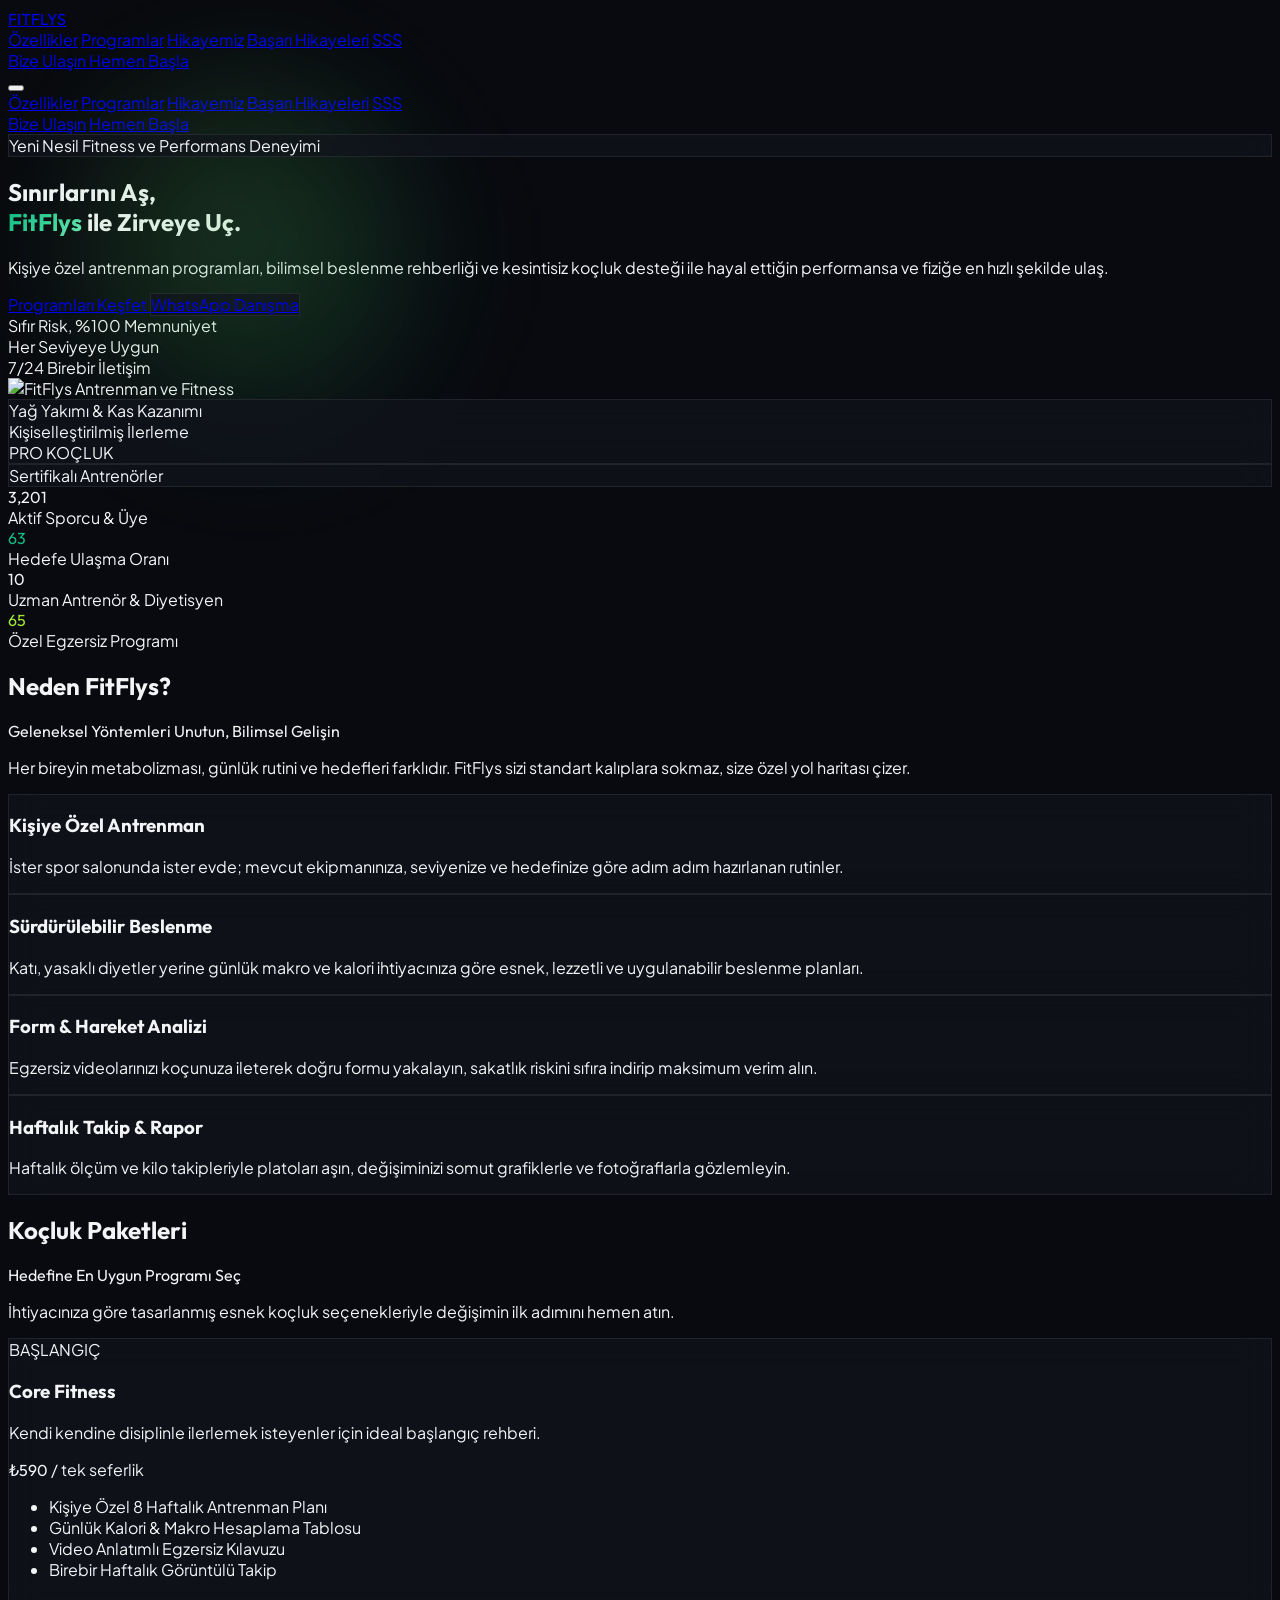
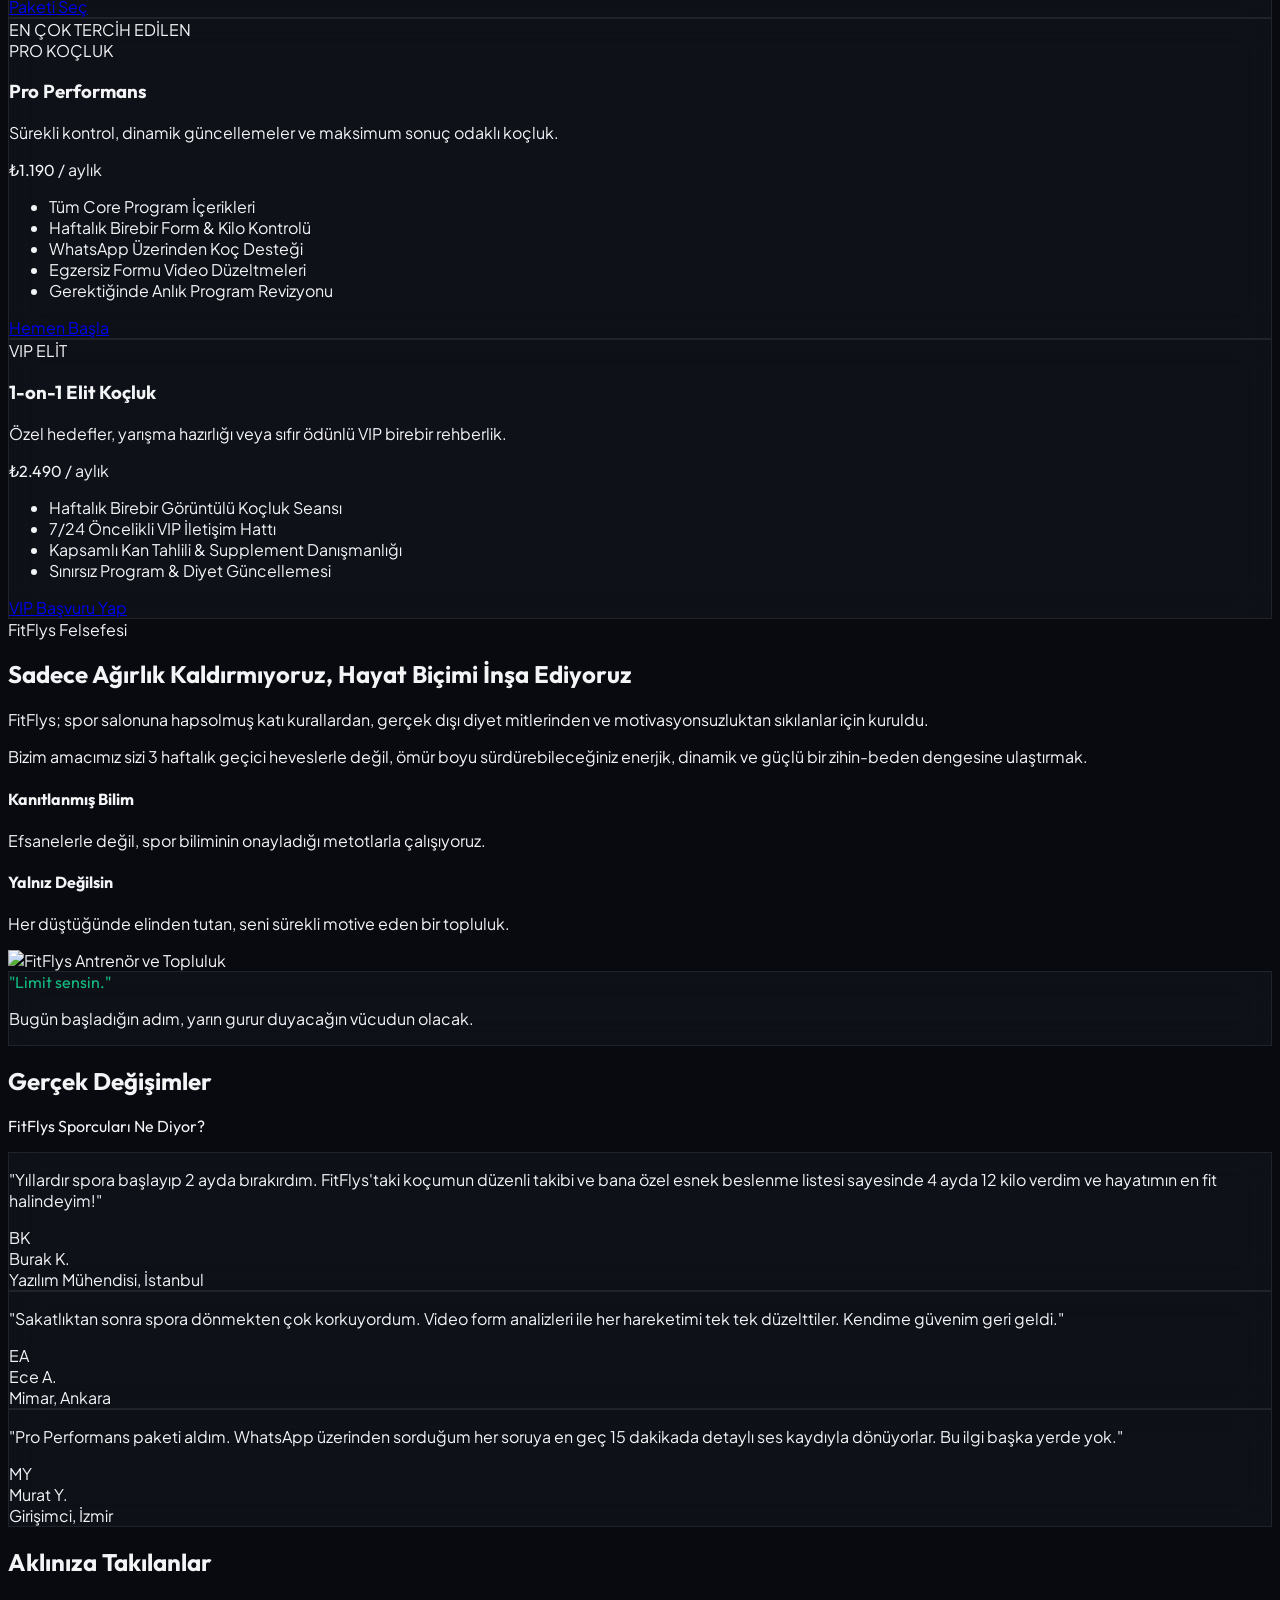
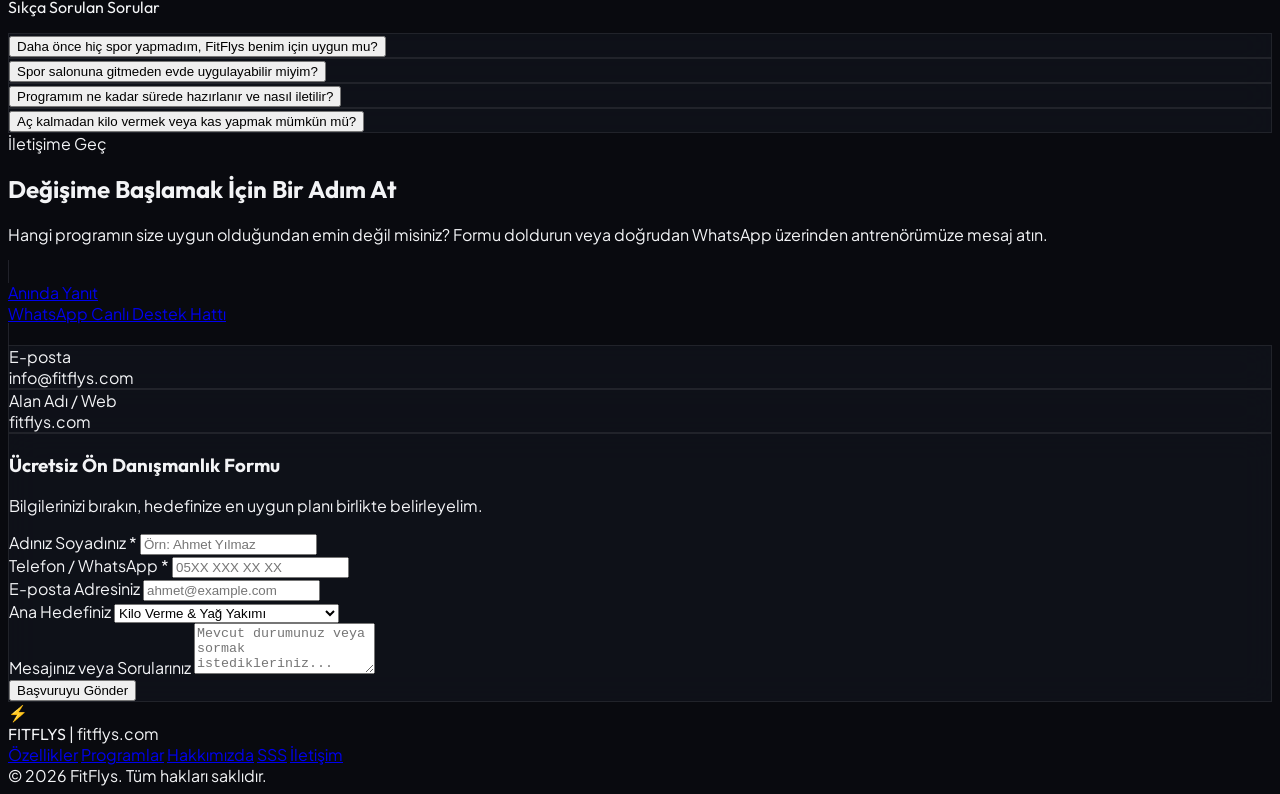
==== home.html @ 00fdcb52 "Add files via upload" ====
<!DOCTYPE html>
<html lang="tr" class="scroll-smooth">
<head>
  <meta charset="UTF-8">
  <meta name="viewport" content="width=device-width, initial-scale=1.0">
  <title>FITFLYS | Sınırlarını Aş, Potansiyelini Keşfet</title>
  <meta name="description" content="FitFlys ile kişiselleştirilmiş antrenman, bilimsel beslenme koçluğu ve üst düzey motivasyonla hayalindeki forma kavuş.">
  
  <!-- Favicon -->
  <link rel="icon" href="data:image/svg+xml,<svg xmlns=%22http://www.w3.org/2000/svg%22 viewBox=%220 0 100 100%22><text y=%22.9em%22 font-size=%2290%22>⚡</text></svg>">

  <!-- Tailwind CSS CDN -->
  <script src="https://cdn.tailwindcss.com"></script>
  <script>
    tailwind.config = {
      theme: {
        extend: {
          colors: {
            brand: {
              dark: '#090a0f',
              card: '#12141d',
              border: '#27272a',
              emerald: '#10b981',
              lime: '#a3e635',
            }
          }
        }
      }
    }
  </script>

  <!-- Lucide Icons -->
  <script src="https://unpkg.com/lucide@latest"></script>

  <!-- Custom Styles -->
  <link rel="stylesheet" href="style.css">
</head>
<body class="bg-[#090a0f] text-zinc-100 selection:bg-emerald-500 selection:text-black">

  <!-- Background Orbs for Ambient Glow -->
  <div class="glow-orb-emerald top-10 left-1/4 -translate-x-1/2"></div>
  <div class="glow-orb-lime top-96 right-10"></div>

  <!-- NAVIGATION -->
  <header id="navbar" class="fixed top-0 left-0 right-0 z-50 transition-all duration-300 py-6">
    <div class="max-w-7xl mx-auto px-6 flex items-center justify-between">
      <!-- Brand Logo -->
      <a href="#" class="flex items-center gap-2.5 group">
        <div class="w-10 h-10 rounded-xl bg-gradient-to-tr from-emerald-500 to-lime-400 flex items-center justify-center shadow-lg shadow-emerald-500/20 group-hover:scale-105 transition-transform">
          <i data-lucide="zap" class="w-6 h-6 text-black fill-current"></i>
        </div>
        <div class="flex flex-col">
          <span class="text-2xl font-black tracking-wider uppercase font-heading text-white">FIT<span class="text-emerald-400">FLYS</span></span>
        </div>
      </a>

      <!-- Desktop Nav Links -->
      <nav class="hidden md:flex items-center gap-8 text-sm font-medium text-zinc-300">
        <a href="#ozellikler" class="hover:text-emerald-400 transition-colors">Özellikler</a>
        <a href="#programlar" class="hover:text-emerald-400 transition-colors">Programlar</a>
        <a href="#hakkimizda" class="hover:text-emerald-400 transition-colors">Hikayemiz</a>
        <a href="#yorumlar" class="hover:text-emerald-400 transition-colors">Başarı Hikayeleri</a>
        <a href="#sss" class="hover:text-emerald-400 transition-colors">SSS</a>
      </nav>

      <!-- Header CTA Buttons -->
      <div class="hidden md:flex items-center gap-4">
        <a href="#iletisim" class="px-5 py-2.5 rounded-full text-sm font-semibold bg-white/10 hover:bg-white/15 border border-white/10 transition-colors">
          Bize Ulaşın
        </a>
        <a href="#programlar" class="btn-glow px-6 py-2.5 rounded-full text-sm font-bold bg-gradient-to-r from-emerald-400 to-lime-400 text-black shadow-lg shadow-emerald-500/20">
          Hemen Başla
        </a>
      </div>

      <!-- Mobile Menu Button -->
      <button id="mobile-menu-btn" class="md:hidden p-2 rounded-lg bg-zinc-900 border border-zinc-800 text-zinc-300 focus:outline-none">
        <i data-lucide="menu" class="w-6 h-6"></i>
      </button>
    </div>

    <!-- Mobile Dropdown Menu -->
    <div id="mobile-menu" class="hidden md:hidden px-6 pt-4 pb-6 bg-[#0c0e14]/95 backdrop-blur-xl border-b border-zinc-800">
      <div class="flex flex-col gap-4 text-base font-medium">
        <a href="#ozellikler" class="mobile-menu-link text-zinc-300 hover:text-emerald-400 py-1">Özellikler</a>
        <a href="#programlar" class="mobile-menu-link text-zinc-300 hover:text-emerald-400 py-1">Programlar</a>
        <a href="#hakkimizda" class="mobile-menu-link text-zinc-300 hover:text-emerald-400 py-1">Hikayemiz</a>
        <a href="#yorumlar" class="mobile-menu-link text-zinc-300 hover:text-emerald-400 py-1">Başarı Hikayeleri</a>
        <a href="#sss" class="mobile-menu-link text-zinc-300 hover:text-emerald-400 py-1">SSS</a>
        <div class="pt-2 flex flex-col gap-2">
          <a href="#iletisim" class="mobile-menu-link text-center py-2.5 rounded-xl text-sm font-semibold bg-white/10">Bize Ulaşın</a>
          <a href="#programlar" class="mobile-menu-link text-center py-2.5 rounded-xl text-sm font-bold bg-emerald-400 text-black">Hemen Başla</a>
        </div>
      </div>
    </div>
  </header>

  <!-- HERO SECTION -->
  <section class="relative pt-36 pb-20 md:pt-44 md:pb-28 overflow-hidden">
    <div class="max-w-7xl mx-auto px-6">
      <div class="grid lg:grid-cols-12 gap-12 items-center">
        
        <!-- Hero Text -->
        <div class="lg:col-span-7 text-center lg:text-left space-y-8 z-10">
          <div class="inline-flex items-center gap-2 px-4 py-2 rounded-full glass-panel text-emerald-400 text-xs md:text-sm font-semibold uppercase tracking-wider">
            <span class="w-2 h-2 rounded-full bg-emerald-400 animate-ping"></span>
            Yeni Nesil Fitness ve Performans Deneyimi
          </div>

          <h1 class="text-4xl sm:text-5xl md:text-6xl xl:text-7xl font-black leading-[1.08] tracking-tight">
            Sınırlarını Aş, <br>
            <span class="gradient-text-emerald">FitFlys</span> ile Zirveye Uç.
          </h1>

          <p class="text-lg md:text-xl text-zinc-400 max-w-2xl mx-auto lg:mx-0 font-normal leading-relaxed">
            Kişiye özel antrenman programları, bilimsel beslenme rehberliği ve kesintisiz koçluk desteği ile hayal ettiğin performansa ve fiziğe en hızlı şekilde ulaş.
          </p>

          <div class="flex flex-col sm:flex-row items-center justify-center lg:justify-start gap-4 pt-2">
            <a href="#programlar" class="btn-glow w-full sm:w-auto px-8 py-4 rounded-full text-base font-bold bg-gradient-to-r from-emerald-400 to-lime-400 text-black flex items-center justify-center gap-2 shadow-xl shadow-emerald-500/20">
              <span>Programları Keşfet</span>
              <i data-lucide="arrow-right" class="w-5 h-5"></i>
            </a>
            <a href="https://wa.me/?text=Merhaba,%20FitFlys%20programları%20hakkında%20bilgi%20almak%20istiyorum." target="_blank" rel="noopener" class="w-full sm:w-auto px-8 py-4 rounded-full text-base font-semibold glass-panel hover:bg-white/10 transition-all flex items-center justify-center gap-2.5 text-zinc-200">
              <i data-lucide="message-circle" class="w-5 h-5 text-emerald-400"></i>
              <span>WhatsApp Danışma</span>
            </a>
          </div>

          <!-- Social Proof Quick Badges -->
          <div class="pt-6 flex flex-wrap items-center justify-center lg:justify-start gap-6 text-xs text-zinc-400">
            <div class="flex items-center gap-2">
              <i data-lucide="check-circle-2" class="w-4 h-4 text-emerald-400"></i>
              <span>Sıfır Risk, %100 Memnuniyet</span>
            </div>
            <div class="flex items-center gap-2">
              <i data-lucide="check-circle-2" class="w-4 h-4 text-emerald-400"></i>
              <span>Her Seviyeye Uygun</span>
            </div>
            <div class="flex items-center gap-2">
              <i data-lucide="check-circle-2" class="w-4 h-4 text-emerald-400"></i>
              <span>7/24 Birebir İletişim</span>
            </div>
          </div>
        </div>

        <!-- Hero Visual / Cards -->
        <div class="lg:col-span-5 relative">
          <div class="relative mx-auto max-w-md lg:max-w-none">
            <!-- Hero Image with Glow -->
            <div class="relative rounded-3xl overflow-hidden border border-white/10 shadow-2xl group">
              <img 
                src="https://images.unsplash.com/photo-1517838277536-f5f99be501cd?auto=format&fit=crop&w=1000&q=80" 
                alt="FitFlys Antrenman ve Fitness" 
                class="w-full h-[480px] object-cover object-center group-hover:scale-105 transition-transform duration-700"
              />
              <div class="absolute inset-0 bg-gradient-to-t from-[#090a0f] via-transparent to-transparent"></div>
              
              <!-- Floating Highlight Badge 1 -->
              <div class="absolute bottom-6 left-6 right-6 glass-panel p-4 rounded-2xl border border-white/15 flex items-center justify-between shadow-xl">
                <div class="flex items-center gap-3">
                  <div class="w-12 h-12 rounded-xl bg-emerald-500/20 text-emerald-400 flex items-center justify-center">
                    <i data-lucide="flame" class="w-6 h-6"></i>
                  </div>
                  <div>
                    <div class="text-sm font-bold text-white">Yağ Yakımı & Kas Kazanımı</div>
                    <div class="text-xs text-zinc-400">Kişiselleştirilmiş İlerleme</div>
                  </div>
                </div>
                <div class="text-right">
                  <span class="text-xs font-bold text-emerald-400 px-2 py-1 rounded bg-emerald-500/10">PRO KOÇLUK</span>
                </div>
              </div>
            </div>

            <!-- Floating Mini Badge -->
            <div class="absolute -top-6 -right-4 glass-panel px-4 py-3 rounded-2xl shadow-xl border border-emerald-500/30 flex items-center gap-2.5 hidden sm:flex">
              <i data-lucide="award" class="w-5 h-5 text-lime-400"></i>
              <span class="text-xs font-bold text-zinc-100">Sertifikalı Antrenörler</span>
            </div>
          </div>
        </div>

      </div>
    </div>
  </section>

  <!-- LIVE STATS STRIP -->
  <section id="stats-section" class="py-12 border-y border-white/5 bg-[#0e1017]">
    <div class="max-w-7xl mx-auto px-6">
      <div class="grid grid-cols-2 md:grid-cols-4 gap-8 text-center">
        <div class="space-y-1">
          <div class="text-3xl md:text-5xl font-extrabold font-heading text-white">
            <span class="counter-val" data-target="5000" data-suffix="+">0</span>
          </div>
          <div class="text-xs md:text-sm text-zinc-400 uppercase tracking-wider font-medium">Aktif Sporcu & Üye</div>
        </div>
        <div class="space-y-1">
          <div class="text-3xl md:text-5xl font-extrabold font-heading gradient-text-emerald">
            <span class="counter-val" data-target="98" data-suffix="%">0</span>
          </div>
          <div class="text-xs md:text-sm text-zinc-400 uppercase tracking-wider font-medium">Hedefe Ulaşma Oranı</div>
        </div>
        <div class="space-y-1">
          <div class="text-3xl md:text-5xl font-extrabold font-heading text-white">
            <span class="counter-val" data-target="15" data-suffix="+">0</span>
          </div>
          <div class="text-xs md:text-sm text-zinc-400 uppercase tracking-wider font-medium">Uzman Antrenör & Diyetisyen</div>
        </div>
        <div class="space-y-1">
          <div class="text-3xl md:text-5xl font-extrabold font-heading gradient-text-lime">
            <span class="counter-val" data-target="100" data-suffix="+">0</span>
          </div>
          <div class="text-xs md:text-sm text-zinc-400 uppercase tracking-wider font-medium">Özel Egzersiz Programı</div>
        </div>
      </div>
    </div>
  </section>

  <!-- FEATURES / ÖZELLİKLER -->
  <section id="ozellikler" class="py-24 relative">
    <div class="max-w-7xl mx-auto px-6">
      
      <div class="text-center max-w-3xl mx-auto space-y-4 mb-16">
        <h2 class="text-xs md:text-sm font-bold tracking-widest text-emerald-400 uppercase">Neden FitFlys?</h2>
        <p class="text-3xl md:text-5xl font-extrabold tracking-tight font-heading">
          Geleneksel Yöntemleri Unutun, Bilimsel Gelişin
        </p>
        <p class="text-zinc-400 text-base md:text-lg">
          Her bireyin metabolizması, günlük rutini ve hedefleri farklıdır. FitFlys sizi standart kalıplara sokmaz, size özel yol haritası çizer.
        </p>
      </div>

      <div class="grid md:grid-cols-2 lg:grid-cols-4 gap-6">
        
        <!-- Feature 1 -->
        <div class="glass-panel glass-panel-hover p-8 rounded-3xl space-y-4">
          <div class="w-14 h-14 rounded-2xl bg-emerald-500/10 text-emerald-400 flex items-center justify-center mb-6">
            <i data-lucide="dumbbell" class="w-7 h-7"></i>
          </div>
          <h3 class="text-xl font-bold text-white">Kişiye Özel Antrenman</h3>
          <p class="text-zinc-400 text-sm leading-relaxed">
            İster spor salonunda ister evde; mevcut ekipmanınıza, seviyenize ve hedefinize göre adım adım hazırlanan rutinler.
          </p>
        </div>

        <!-- Feature 2 -->
        <div class="glass-panel glass-panel-hover p-8 rounded-3xl space-y-4">
          <div class="w-14 h-14 rounded-2xl bg-lime-500/10 text-lime-400 flex items-center justify-center mb-6">
            <i data-lucide="apple" class="w-7 h-7"></i>
          </div>
          <h3 class="text-xl font-bold text-white">Sürdürülebilir Beslenme</h3>
          <p class="text-zinc-400 text-sm leading-relaxed">
            Katı, yasaklı diyetler yerine günlük makro ve kalori ihtiyacınıza göre esnek, lezzetli ve uygulanabilir beslenme planları.
          </p>
        </div>

        <!-- Feature 3 -->
        <div class="glass-panel glass-panel-hover p-8 rounded-3xl space-y-4">
          <div class="w-14 h-14 rounded-2xl bg-emerald-500/10 text-emerald-400 flex items-center justify-center mb-6">
            <i data-lucide="heart-pulse" class="w-7 h-7"></i>
          </div>
          <h3 class="text-xl font-bold text-white">Form & Hareket Analizi</h3>
          <p class="text-zinc-400 text-sm leading-relaxed">
            Egzersiz videolarınızı koçunuza ileterek doğru formu yakalayın, sakatlık riskini sıfıra indirip maksimum verim alın.
          </p>
        </div>

        <!-- Feature 4 -->
        <div class="glass-panel glass-panel-hover p-8 rounded-3xl space-y-4">
          <div class="w-14 h-14 rounded-2xl bg-lime-500/10 text-lime-400 flex items-center justify-center mb-6">
            <i data-lucide="line-chart" class="w-7 h-7"></i>
          </div>
          <h3 class="text-xl font-bold text-white">Haftalık Takip & Rapor</h3>
          <p class="text-zinc-400 text-sm leading-relaxed">
            Haftalık ölçüm ve kilo takipleriyle platoları aşın, değişiminizi somut grafiklerle ve fotoğraflarla gözlemleyin.
          </p>
        </div>

      </div>
    </div>
  </section>

  <!-- PROGRAMLAR & FİYATLANDIRMA -->
  <section id="programlar" class="py-24 bg-[#0a0c13] relative">
    <div class="max-w-7xl mx-auto px-6">
      
      <div class="text-center max-w-3xl mx-auto space-y-4 mb-16">
        <h2 class="text-xs md:text-sm font-bold tracking-widest text-emerald-400 uppercase">Koçluk Paketleri</h2>
        <p class="text-3xl md:text-5xl font-extrabold tracking-tight font-heading">
          Hedefine En Uygun Programı Seç
        </p>
        <p class="text-zinc-400 text-base md:text-lg">
          İhtiyacınıza göre tasarlanmış esnek koçluk seçenekleriyle değişimin ilk adımını hemen atın.
        </p>
      </div>

      <div class="grid lg:grid-cols-3 gap-8 items-stretch">
        
        <!-- Tier 1: Başlangıç Core -->
        <div class="glass-panel p-8 rounded-3xl flex flex-col justify-between border border-white/5 relative">
          <div class="space-y-6">
            <div>
              <span class="text-xs font-semibold px-3 py-1 rounded-full bg-zinc-800 text-zinc-300">BAŞLANGIÇ</span>
              <h3 class="text-2xl font-bold text-white mt-3">Core Fitness</h3>
              <p class="text-zinc-400 text-sm mt-1">Kendi kendine disiplinle ilerlemek isteyenler için ideal başlangıç rehberi.</p>
            </div>

            <div class="py-4 border-y border-white/5">
              <div class="flex items-baseline gap-1">
                <span class="text-4xl font-black text-white font-heading">₺590</span>
                <span class="text-zinc-400 text-sm">/ tek seferlik</span>
              </div>
            </div>

            <ul class="space-y-3.5 text-sm text-zinc-300">
              <li class="flex items-center gap-3">
                <i data-lucide="check" class="w-5 h-5 text-emerald-400 shrink-0"></i>
                <span>Kişiye Özel 8 Haftalık Antrenman Planı</span>
              </li>
              <li class="flex items-center gap-3">
                <i data-lucide="check" class="w-5 h-5 text-emerald-400 shrink-0"></i>
                <span>Günlük Kalori & Makro Hesaplama Tablosu</span>
              </li>
              <li class="flex items-center gap-3">
                <i data-lucide="check" class="w-5 h-5 text-emerald-400 shrink-0"></i>
                <span>Video Anlatımlı Egzersiz Kılavuzu</span>
              </li>
              <li class="flex items-center gap-3 text-zinc-500">
                <i data-lucide="x" class="w-5 h-5 shrink-0"></i>
                <span>Birebir Haftalık Görüntülü Takip</span>
              </li>
            </ul>
          </div>

          <div class="pt-8">
            <a href="#iletisim" class="w-full block text-center py-3.5 rounded-2xl text-sm font-bold bg-white/10 hover:bg-white/15 transition-all text-white border border-white/10">
              Paketi Seç
            </a>
          </div>
        </div>

        <!-- Tier 2: Pro Performans (Highlighted) -->
        <div class="glass-panel p-8 rounded-3xl flex flex-col justify-between border-2 border-emerald-500/60 relative bg-gradient-to-b from-emerald-950/20 to-[#12141d] shadow-2xl shadow-emerald-500/10 scale-105">
          <div class="absolute -top-3.5 left-1/2 -translate-x-1/2 px-4 py-1 rounded-full bg-gradient-to-r from-emerald-400 to-lime-400 text-black text-xs font-black tracking-wider uppercase shadow-md">
            EN ÇOK TERCİH EDİLEN
          </div>

          <div class="space-y-6">
            <div>
              <span class="text-xs font-semibold px-3 py-1 rounded-full bg-emerald-500/20 text-emerald-400">PRO KOÇLUK</span>
              <h3 class="text-2xl font-bold text-white mt-3">Pro Performans</h3>
              <p class="text-zinc-400 text-sm mt-1">Sürekli kontrol, dinamik güncellemeler ve maksimum sonuç odaklı koçluk.</p>
            </div>

            <div class="py-4 border-y border-white/10">
              <div class="flex items-baseline gap-1">
                <span class="text-4xl font-black text-white font-heading">₺1.190</span>
                <span class="text-zinc-400 text-sm">/ aylık</span>
              </div>
            </div>

            <ul class="space-y-3.5 text-sm text-zinc-300">
              <li class="flex items-center gap-3">
                <i data-lucide="check" class="w-5 h-5 text-emerald-400 shrink-0"></i>
                <span>Tüm Core Program İçerikleri</span>
              </li>
              <li class="flex items-center gap-3">
                <i data-lucide="check" class="w-5 h-5 text-emerald-400 shrink-0"></i>
                <span>Haftalık Birebir Form & Kilo Kontrolü</span>
              </li>
              <li class="flex items-center gap-3">
                <i data-lucide="check" class="w-5 h-5 text-emerald-400 shrink-0"></i>
                <span>WhatsApp Üzerinden Koç Desteği</span>
              </li>
              <li class="flex items-center gap-3">
                <i data-lucide="check" class="w-5 h-5 text-emerald-400 shrink-0"></i>
                <span>Egzersiz Formu Video Düzeltmeleri</span>
              </li>
              <li class="flex items-center gap-3">
                <i data-lucide="check" class="w-5 h-5 text-emerald-400 shrink-0"></i>
                <span>Gerektiğinde Anlık Program Revizyonu</span>
              </li>
            </ul>
          </div>

          <div class="pt-8">
            <a href="#iletisim" class="btn-glow w-full block text-center py-3.5 rounded-2xl text-sm font-bold bg-gradient-to-r from-emerald-400 to-lime-400 text-black shadow-lg shadow-emerald-500/20">
              Hemen Başla
            </a>
          </div>
        </div>

        <!-- Tier 3: VIP Elit -->
        <div class="glass-panel p-8 rounded-3xl flex flex-col justify-between border border-white/5 relative">
          <div class="space-y-6">
            <div>
              <span class="text-xs font-semibold px-3 py-1 rounded-full bg-zinc-800 text-zinc-300">VIP ELİT</span>
              <h3 class="text-2xl font-bold text-white mt-3">1-on-1 Elit Koçluk</h3>
              <p class="text-zinc-400 text-sm mt-1">Özel hedefler, yarışma hazırlığı veya sıfır ödünlü VIP birebir rehberlik.</p>
            </div>

            <div class="py-4 border-y border-white/5">
              <div class="flex items-baseline gap-1">
                <span class="text-4xl font-black text-white font-heading">₺2.490</span>
                <span class="text-zinc-400 text-sm">/ aylık</span>
              </div>
            </div>

            <ul class="space-y-3.5 text-sm text-zinc-300">
              <li class="flex items-center gap-3">
                <i data-lucide="check" class="w-5 h-5 text-emerald-400 shrink-0"></i>
                <span>Haftalık Birebir Görüntülü Koçluk Seansı</span>
              </li>
              <li class="flex items-center gap-3">
                <i data-lucide="check" class="w-5 h-5 text-emerald-400 shrink-0"></i>
                <span>7/24 Öncelikli VIP İletişim Hattı</span>
              </li>
              <li class="flex items-center gap-3">
                <i data-lucide="check" class="w-5 h-5 text-emerald-400 shrink-0"></i>
                <span>Kapsamlı Kan Tahlili & Supplement Danışmanlığı</span>
              </li>
              <li class="flex items-center gap-3">
                <i data-lucide="check" class="w-5 h-5 text-emerald-400 shrink-0"></i>
                <span>Sınırsız Program & Diyet Güncellemesi</span>
              </li>
            </ul>
          </div>

          <div class="pt-8">
            <a href="#iletisim" class="w-full block text-center py-3.5 rounded-2xl text-sm font-bold bg-white/10 hover:bg-white/15 transition-all text-white border border-white/10">
              VIP Başvuru Yap
            </a>
          </div>
        </div>

      </div>
    </div>
  </section>

  <!-- ABOUT / HİKAYEMİZ -->
  <section id="hakkimizda" class="py-24 relative overflow-hidden">
    <div class="max-w-7xl mx-auto px-6">
      <div class="grid lg:grid-cols-2 gap-16 items-center">
        
        <div class="space-y-6">
          <div class="inline-flex items-center gap-2 px-3.5 py-1.5 rounded-full bg-emerald-500/10 text-emerald-400 text-xs font-bold uppercase tracking-wider">
            FitFlys Felsefesi
          </div>
          <h2 class="text-3xl md:text-5xl font-extrabold tracking-tight font-heading leading-tight">
            Sadece Ağırlık Kaldırmıyoruz, Hayat Biçimi İnşa Ediyoruz
          </h2>
          <p class="text-zinc-400 leading-relaxed">
            FitFlys; spor salonuna hapsolmuş katı kurallardan, gerçek dışı diyet mitlerinden ve motivasyonsuzluktan sıkılanlar için kuruldu. 
          </p>
          <p class="text-zinc-400 leading-relaxed">
            Bizim amacımız sizi 3 haftalık geçici heveslerle değil, ömür boyu sürdürebileceğiniz enerjik, dinamik ve güçlü bir zihin-beden dengesine ulaştırmak.
          </p>

          <div class="grid sm:grid-cols-2 gap-6 pt-4">
            <div class="flex items-start gap-4">
              <div class="w-10 h-10 rounded-xl bg-emerald-500/20 text-emerald-400 flex items-center justify-center shrink-0">
                <i data-lucide="shield-check" class="w-5 h-5"></i>
              </div>
              <div>
                <h4 class="font-bold text-white text-base">Kanıtlanmış Bilim</h4>
                <p class="text-zinc-400 text-xs mt-1">Efsanelerle değil, spor biliminin onayladığı metotlarla çalışıyoruz.</p>
              </div>
            </div>

            <div class="flex items-start gap-4">
              <div class="w-10 h-10 rounded-xl bg-lime-500/20 text-lime-400 flex items-center justify-center shrink-0">
                <i data-lucide="users" class="w-5 h-5"></i>
              </div>
              <div>
                <h4 class="font-bold text-white text-base">Yalnız Değilsin</h4>
                <p class="text-zinc-400 text-xs mt-1">Her düştüğünde elinden tutan, seni sürekli motive eden bir topluluk.</p>
              </div>
            </div>
          </div>
        </div>

        <div class="relative">
          <div class="rounded-3xl overflow-hidden border border-white/10 shadow-2xl">
            <img 
              src="https://images.unsplash.com/photo-1534438327276-14e5300c3a48?auto=format&fit=crop&w=1000&q=80" 
              alt="FitFlys Antrenör ve Topluluk" 
              class="w-full h-[450px] object-cover"
            />
          </div>
          <div class="absolute -bottom-6 -left-6 glass-panel p-6 rounded-2xl border border-white/15 max-w-xs shadow-2xl hidden sm:block">
            <div class="text-2xl font-black gradient-text-emerald font-heading">"Limit sensin."</div>
            <p class="text-zinc-400 text-xs mt-2">Bugün başladığın adım, yarın gurur duyacağın vücudun olacak.</p>
          </div>
        </div>

      </div>
    </div>
  </section>

  <!-- TESTIMONIALS / BAŞARI HİKAYELERİ -->
  <section id="yorumlar" class="py-24 bg-[#0a0c13] border-t border-white/5">
    <div class="max-w-7xl mx-auto px-6">
      
      <div class="text-center max-w-3xl mx-auto space-y-4 mb-16">
        <h2 class="text-xs md:text-sm font-bold tracking-widest text-emerald-400 uppercase">Gerçek Değişimler</h2>
        <p class="text-3xl md:text-5xl font-extrabold tracking-tight font-heading">
          FitFlys Sporcuları Ne Diyor?
        </p>
      </div>

      <div class="grid md:grid-cols-3 gap-8">
        
        <!-- Review 1 -->
        <div class="glass-panel p-8 rounded-3xl space-y-4 border border-white/5">
          <div class="flex items-center gap-1 text-emerald-400">
            <i data-lucide="star" class="w-4 h-4 fill-current"></i>
            <i data-lucide="star" class="w-4 h-4 fill-current"></i>
            <i data-lucide="star" class="w-4 h-4 fill-current"></i>
            <i data-lucide="star" class="w-4 h-4 fill-current"></i>
            <i data-lucide="star" class="w-4 h-4 fill-current"></i>
          </div>
          <p class="text-zinc-300 text-sm italic leading-relaxed">
            "Yıllardır spora başlayıp 2 ayda bırakırdım. FitFlys'taki koçumun düzenli takibi ve bana özel esnek beslenme listesi sayesinde 4 ayda 12 kilo verdim ve hayatımın en fit halindeyim!"
          </p>
          <div class="flex items-center gap-3 pt-2">
            <div class="w-10 h-10 rounded-full bg-zinc-800 flex items-center justify-center font-bold text-white text-sm">
              BK
            </div>
            <div>
              <div class="font-bold text-white text-sm">Burak K.</div>
              <div class="text-xs text-zinc-500">Yazılım Mühendisi, İstanbul</div>
            </div>
          </div>
        </div>

        <!-- Review 2 -->
        <div class="glass-panel p-8 rounded-3xl space-y-4 border border-white/5">
          <div class="flex items-center gap-1 text-emerald-400">
            <i data-lucide="star" class="w-4 h-4 fill-current"></i>
            <i data-lucide="star" class="w-4 h-4 fill-current"></i>
            <i data-lucide="star" class="w-4 h-4 fill-current"></i>
            <i data-lucide="star" class="w-4 h-4 fill-current"></i>
            <i data-lucide="star" class="w-4 h-4 fill-current"></i>
          </div>
          <p class="text-zinc-300 text-sm italic leading-relaxed">
            "Sakatlıktan sonra spora dönmekten çok korkuyordum. Video form analizleri ile her hareketimi tek tek düzelttiler. Kendime güvenim geri geldi."
          </p>
          <div class="flex items-center gap-3 pt-2">
            <div class="w-10 h-10 rounded-full bg-zinc-800 flex items-center justify-center font-bold text-white text-sm">
              EA
            </div>
            <div>
              <div class="font-bold text-white text-sm">Ece A.</div>
              <div class="text-xs text-zinc-500">Mimar, Ankara</div>
            </div>
          </div>
        </div>

        <!-- Review 3 -->
        <div class="glass-panel p-8 rounded-3xl space-y-4 border border-white/5">
          <div class="flex items-center gap-1 text-emerald-400">
            <i data-lucide="star" class="w-4 h-4 fill-current"></i>
            <i data-lucide="star" class="w-4 h-4 fill-current"></i>
            <i data-lucide="star" class="w-4 h-4 fill-current"></i>
            <i data-lucide="star" class="w-4 h-4 fill-current"></i>
            <i data-lucide="star" class="w-4 h-4 fill-current"></i>
          </div>
          <p class="text-zinc-300 text-sm italic leading-relaxed">
            "Pro Performans paketi aldım. WhatsApp üzerinden sorduğum her soruya en geç 15 dakikada detaylı ses kaydıyla dönüyorlar. Bu ilgi başka yerde yok."
          </p>
          <div class="flex items-center gap-3 pt-2">
            <div class="w-10 h-10 rounded-full bg-zinc-800 flex items-center justify-center font-bold text-white text-sm">
              MY
            </div>
            <div>
              <div class="font-bold text-white text-sm">Murat Y.</div>
              <div class="text-xs text-zinc-500">Girişimci, İzmir</div>
            </div>
          </div>
        </div>

      </div>
    </div>
  </section>

  <!-- FAQ / SIKÇA SORULAN SORULAR -->
  <section id="sss" class="py-24 relative">
    <div class="max-w-4xl mx-auto px-6">
      
      <div class="text-center space-y-4 mb-16">
        <h2 class="text-xs md:text-sm font-bold tracking-widest text-emerald-400 uppercase">Aklınıza Takılanlar</h2>
        <p class="text-3xl md:text-5xl font-extrabold tracking-tight font-heading">
          Sıkça Sorulan Sorular
        </p>
      </div>

      <div class="space-y-4">
        
        <!-- Accordion Item 1 -->
        <div class="glass-panel rounded-2xl border border-white/5 overflow-hidden">
          <button class="accordion-btn w-full p-6 text-left flex items-center justify-between font-bold text-base md:text-lg text-white hover:text-emerald-400 transition-colors">
            <span>Daha önce hiç spor yapmadım, FitFlys benim için uygun mu?</span>
            <i data-lucide="chevron-down" class="accordion-icon w-5 h-5 text-zinc-400 transition-transform duration-300"></i>
          </button>
          <div class="accordion-content px-6 pb-6 text-zinc-400 text-sm leading-relaxed">
            Kesinlikle evet! Üyelerimizin önemli bir kısmı sıfırdan başlayanlardan oluşuyor. Programınız tamamen mevcut fitness seviyenize, vücut yapınıza ve kondisyonunuza göre en temelden başlayarak hazırlanır.
          </div>
        </div>

        <!-- Accordion Item 2 -->
        <div class="glass-panel rounded-2xl border border-white/5 overflow-hidden">
          <button class="accordion-btn w-full p-6 text-left flex items-center justify-between font-bold text-base md:text-lg text-white hover:text-emerald-400 transition-colors">
            <span>Spor salonuna gitmeden evde uygulayabilir miyim?</span>
            <i data-lucide="chevron-down" class="accordion-icon w-5 h-5 text-zinc-400 transition-transform duration-300"></i>
          </button>
          <div class="accordion-content px-6 pb-6 text-zinc-400 text-sm leading-relaxed">
            Evet. Başvuru formunuzda nerede antrenman yapacağınızı (ev / salon) ve varsa mevcut ekipmanlarınızı (dambıl, direnç bandı vb.) soruyoruz. İster sadece kendi vücut ağırlığınızla ister tam donanımlı salonda çalışın; maksimum verim alacak program kurgulanır.
          </div>
        </div>

        <!-- Accordion Item 3 -->
        <div class="glass-panel rounded-2xl border border-white/5 overflow-hidden">
          <button class="accordion-btn w-full p-6 text-left flex items-center justify-between font-bold text-base md:text-lg text-white hover:text-emerald-400 transition-colors">
            <span>Programım ne kadar sürede hazırlanır ve nasıl iletilir?</span>
            <i data-lucide="chevron-down" class="accordion-icon w-5 h-5 text-zinc-400 transition-transform duration-300"></i>
          </button>
          <div class="accordion-content px-6 pb-6 text-zinc-400 text-sm leading-relaxed">
            Kayıt olduktan ve detaylı analiz formunuzu doldurduktan sonra, uzman koçlarımız verilerinizi inceleyerek 24-48 saat içerisinde kişisel planınızı hazırlar ve WhatsApp/E-posta üzerinden size ulaştırır.
          </div>
        </div>

        <!-- Accordion Item 4 -->
        <div class="glass-panel rounded-2xl border border-white/5 overflow-hidden">
          <button class="accordion-btn w-full p-6 text-left flex items-center justify-between font-bold text-base md:text-lg text-white hover:text-emerald-400 transition-colors">
            <span>Aç kalmadan kilo vermek veya kas yapmak mümkün mü?</span>
            <i data-lucide="chevron-down" class="accordion-icon w-5 h-5 text-zinc-400 transition-transform duration-300"></i>
          </button>
          <div class="accordion-content px-6 pb-6 text-zinc-400 text-sm leading-relaxed">
            FitFlys'ta katı, tek tip veya aç bırakan diyetler bulunmaz. Sağlıklı karbonhidrat, yeterli protein ve kaliteli yağ dengesiyle doya doya yiyerek, enerjinizi koruyarak forma girebilirsiniz.
          </div>
        </div>

      </div>
    </div>
  </section>

  <!-- CONTACT & WHATSAPP SECTION -->
  <section id="iletisim" class="py-24 bg-[#0a0c13] relative border-t border-white/5">
    <div class="max-w-7xl mx-auto px-6">
      
      <div class="grid lg:grid-cols-12 gap-12 items-center">
        
        <!-- Left Column: Direct Info -->
        <div class="lg:col-span-5 space-y-8">
          <div>
            <div class="inline-flex items-center gap-2 px-3.5 py-1.5 rounded-full bg-emerald-500/10 text-emerald-400 text-xs font-bold uppercase tracking-wider mb-4">
              İletişime Geç
            </div>
            <h2 class="text-3xl md:text-5xl font-extrabold tracking-tight font-heading leading-tight">
              Değişime Başlamak İçin Bir Adım At
            </h2>
            <p class="text-zinc-400 text-sm md:text-base mt-4 leading-relaxed">
              Hangi programın size uygun olduğundan emin değil misiniz? Formu doldurun veya doğrudan WhatsApp üzerinden antrenörümüze mesaj atın.
            </p>
          </div>

          <div class="space-y-4">
            <a href="https://wa.me/?text=Merhaba,%20FitFlys%20hakkında%20bilgi%20almak%20istiyorum." target="_blank" rel="noopener" class="flex items-center gap-4 p-4 rounded-2xl glass-panel glass-panel-hover border border-white/5">
              <div class="w-12 h-12 rounded-xl bg-emerald-500/20 text-emerald-400 flex items-center justify-center shrink-0">
                <i data-lucide="message-circle" class="w-6 h-6"></i>
              </div>
              <div>
                <div class="text-xs text-zinc-400 font-medium">Anında Yanıt</div>
                <div class="text-white font-bold">WhatsApp Canlı Destek Hattı</div>
              </div>
            </a>

            <div class="flex items-center gap-4 p-4 rounded-2xl glass-panel border border-white/5">
              <div class="w-12 h-12 rounded-xl bg-lime-500/20 text-lime-400 flex items-center justify-center shrink-0">
                <i data-lucide="mail" class="w-6 h-6"></i>
              </div>
              <div>
                <div class="text-xs text-zinc-400 font-medium">E-posta</div>
                <div class="text-white font-bold">info@fitflys.com</div>
              </div>
            </div>

            <div class="flex items-center gap-4 p-4 rounded-2xl glass-panel border border-white/5">
              <div class="w-12 h-12 rounded-xl bg-zinc-800 text-zinc-300 flex items-center justify-center shrink-0">
                <i data-lucide="globe" class="w-6 h-6"></i>
              </div>
              <div>
                <div class="text-xs text-zinc-400 font-medium">Alan Adı / Web</div>
                <div class="text-white font-bold">fitflys.com</div>
              </div>
            </div>
          </div>
        </div>

        <!-- Right Column: Interactive Form -->
        <div class="lg:col-span-7">
          <div class="glass-panel p-8 md:p-10 rounded-3xl border border-white/10 relative">
            <h3 class="text-2xl font-bold text-white mb-2">Ücretsiz Ön Danışmanlık Formu</h3>
            <p class="text-zinc-400 text-sm mb-8">Bilgilerinizi bırakın, hedefinize en uygun planı birlikte belirleyelim.</p>

            <form id="contact-form" class="space-y-5">
              <div class="grid sm:grid-cols-2 gap-5">
                <div>
                  <label class="block text-xs font-semibold text-zinc-300 uppercase tracking-wider mb-2" for="form-name">Adınız Soyadınız *</label>
                  <input type="text" id="form-name" required placeholder="Örn: Ahmet Yılmaz" class="w-full px-4 py-3 rounded-xl bg-zinc-900/80 border border-zinc-700 text-white placeholder-zinc-500 focus:outline-none focus:border-emerald-400 transition-colors text-sm">
                </div>
                <div>
                  <label class="block text-xs font-semibold text-zinc-300 uppercase tracking-wider mb-2" for="form-phone">Telefon / WhatsApp *</label>
                  <input type="tel" id="form-phone" required placeholder="05XX XXX XX XX" class="w-full px-4 py-3 rounded-xl bg-zinc-900/80 border border-zinc-700 text-white placeholder-zinc-500 focus:outline-none focus:border-emerald-400 transition-colors text-sm">
                </div>
              </div>

              <div class="grid sm:grid-cols-2 gap-5">
                <div>
                  <label class="block text-xs font-semibold text-zinc-300 uppercase tracking-wider mb-2" for="form-email">E-posta Adresiniz</label>
                  <input type="email" id="form-email" placeholder="ahmet@example.com" class="w-full px-4 py-3 rounded-xl bg-zinc-900/80 border border-zinc-700 text-white placeholder-zinc-500 focus:outline-none focus:border-emerald-400 transition-colors text-sm">
                </div>
                <div>
                  <label class="block text-xs font-semibold text-zinc-300 uppercase tracking-wider mb-2" for="form-goal">Ana Hedefiniz</label>
                  <select id="form-goal" class="w-full px-4 py-3 rounded-xl bg-zinc-900/80 border border-zinc-700 text-white placeholder-zinc-500 focus:outline-none focus:border-emerald-400 transition-colors text-sm">
                    <option value="kilo-verme">Kilo Verme & Yağ Yakımı</option>
                    <option value="kas-kazanma">Kas Kazanımı & Hacim</option>
                    <option value="kondisyon">Kondisyon & Güç Artışı</option>
                    <option value="durus-saglik">Postür Düzeltme & Sağlıklı Yaşam</option>
                  </select>
                </div>
              </div>

              <div>
                <label class="block text-xs font-semibold text-zinc-300 uppercase tracking-wider mb-2" for="form-message">Mesajınız veya Sorularınız</label>
                <textarea id="form-message" rows="3" placeholder="Mevcut durumunuz veya sormak istedikleriniz..." class="w-full px-4 py-3 rounded-xl bg-zinc-900/80 border border-zinc-700 text-white placeholder-zinc-500 focus:outline-none focus:border-emerald-400 transition-colors text-sm"></textarea>
              </div>

              <button type="submit" class="btn-glow w-full py-4 rounded-xl text-base font-bold bg-gradient-to-r from-emerald-400 to-lime-400 text-black shadow-lg shadow-emerald-500/20 transition-all flex items-center justify-center gap-2">
                <span>Başvuruyu Gönder</span>
                <i data-lucide="send" class="w-5 h-5"></i>
              </button>
            </form>
          </div>
        </div>

      </div>
    </div>
  </section>

  <!-- FOOTER -->
  <footer class="py-12 border-t border-white/10 bg-[#07080c] text-zinc-400 text-sm">
    <div class="max-w-7xl mx-auto px-6 flex flex-col md:flex-row items-center justify-between gap-6">
      
      <div class="flex items-center gap-3">
        <div class="w-8 h-8 rounded-lg bg-emerald-500 flex items-center justify-center text-black font-black">
          ⚡
        </div>
        <span class="text-lg font-black tracking-wider uppercase font-heading text-white">FIT<span class="text-emerald-400">FLYS</span></span>
        <span class="text-xs text-zinc-500 ml-2">| fitflys.com</span>
      </div>

      <div class="flex items-center gap-6 text-xs text-zinc-400">
        <a href="#ozellikler" class="hover:text-emerald-400 transition-colors">Özellikler</a>
        <a href="#programlar" class="hover:text-emerald-400 transition-colors">Programlar</a>
        <a href="#hakkimizda" class="hover:text-emerald-400 transition-colors">Hakkımızda</a>
        <a href="#sss" class="hover:text-emerald-400 transition-colors">SSS</a>
        <a href="#iletisim" class="hover:text-emerald-400 transition-colors">İletişim</a>
      </div>

      <div class="text-xs text-zinc-500 text-center md:text-right">
        &copy; 2026 FitFlys. Tüm hakları saklıdır.
      </div>
    </div>
  </footer>

  <!-- Interactive Feedback Toast -->
  <div id="toast" class="flex items-center gap-3">
    <i data-lucide="check-circle" class="w-6 h-6 text-emerald-400 shrink-0"></i>
    <span id="toast-message" class="text-sm font-medium"></span>
  </div>

  <!-- Custom Script -->
  <script src="script.js"></script>
</body>
</html>
---- style.css ----
/* Custom Styles for FitFlys */
@import url('https://fonts.googleapis.com/css2?family=Outfit:wght@300;400;500;600;700;800;900&family=Plus+Jakarta+Sans:wght@400;500;600;700&display=swap');

:root {
  --font-heading: 'Outfit', sans-serif;
  --font-body: 'Plus Jakarta Sans', sans-serif;
}

body {
  font-family: var(--font-body);
  background-color: #090a0f;
  color: #f3f4f6;
  overflow-x: hidden;
  scroll-behavior: smooth;
}

h1, h2, h3, h4, h5, h6, .font-heading {
  font-family: var(--font-heading);
}

/* Custom Scrollbar */
::-webkit-scrollbar {
  width: 8px;
}
::-webkit-scrollbar-track {
  background: #0d0f15;
}
::-webkit-scrollbar-thumb {
  background: #27272a;
  border-radius: 4px;
}
::-webkit-scrollbar-thumb:hover {
  background: #10b981;
}

/* Gradient Text */
.gradient-text-emerald {
  background: linear-gradient(135deg, #10b981 0%, #34d399 50%, #6ee7b7 100%);
  -webkit-background-clip: text;
  -webkit-text-fill-color: transparent;
}

.gradient-text-lime {
  background: linear-gradient(135deg, #a3e635 0%, #10b981 100%);
  -webkit-background-clip: text;
  -webkit-text-fill-color: transparent;
}

/* Glassmorphism */
.glass-panel {
  background: rgba(18, 20, 29, 0.7);
  backdrop-filter: blur(16px);
  -webkit-backdrop-filter: blur(16px);
  border: 1px solid rgba(255, 255, 255, 0.08);
}

.glass-panel-hover {
  transition: all 0.3s cubic-bezier(0.4, 0, 0.2, 1);
}

.glass-panel-hover:hover {
  background: rgba(24, 27, 40, 0.85);
  border-color: rgba(52, 211, 153, 0.3);
  transform: translateY(-4px);
  box-shadow: 0 20px 40px -15px rgba(16, 185, 129, 0.15);
}

/* Glow Background Orbs */
.glow-orb-emerald {
  position: absolute;
  width: 500px;
  height: 500px;
  background: radial-gradient(circle, rgba(16, 185, 129, 0.15) 0%, rgba(16, 185, 129, 0) 70%);
  border-radius: 50%;
  pointer-events: none;
  filter: blur(40px);
}

.glow-orb-lime {
  position: absolute;
  width: 450px;
  height: 450px;
  background: radial-gradient(circle, rgba(163, 230, 53, 0.1) 0%, rgba(163, 230, 53, 0) 70%);
  border-radius: 50%;
  pointer-events: none;
  filter: blur(50px);
}

/* Button Glow Pulse */
.btn-glow {
  position: relative;
  transition: all 0.3s ease;
}

.btn-glow:hover {
  box-shadow: 0 0 25px rgba(16, 185, 129, 0.4);
  transform: scale(1.02);
}

/* Accordion Animation */
.accordion-content {
  max-height: 0;
  overflow: hidden;
  transition: max-height 0.35s cubic-bezier(0, 1, 0, 1), opacity 0.3s ease;
  opacity: 0;
}

.accordion-content.open {
  max-height: 500px;
  opacity: 1;
  transition: max-height 0.4s cubic-bezier(1, 0, 1, 0), opacity 0.3s ease;
}

/* Toast Notification */
#toast {
  visibility: hidden;
  min-width: 280px;
  background-color: #111827;
  color: #fff;
  border: 1px solid #10b981;
  text-align: center;
  border-radius: 12px;
  padding: 16px 24px;
  position: fixed;
  z-index: 100;
  right: 30px;
  bottom: 30px;
  box-shadow: 0 10px 25px rgba(0, 0, 0, 0.5), 0 0 20px rgba(16, 185, 129, 0.2);
  transform: translateY(20px);
  opacity: 0;
  transition: all 0.3s cubic-bezier(0.4, 0, 0.2, 1);
}

#toast.show {
  visibility: visible;
  transform: translateY(0);
  opacity: 1;
}
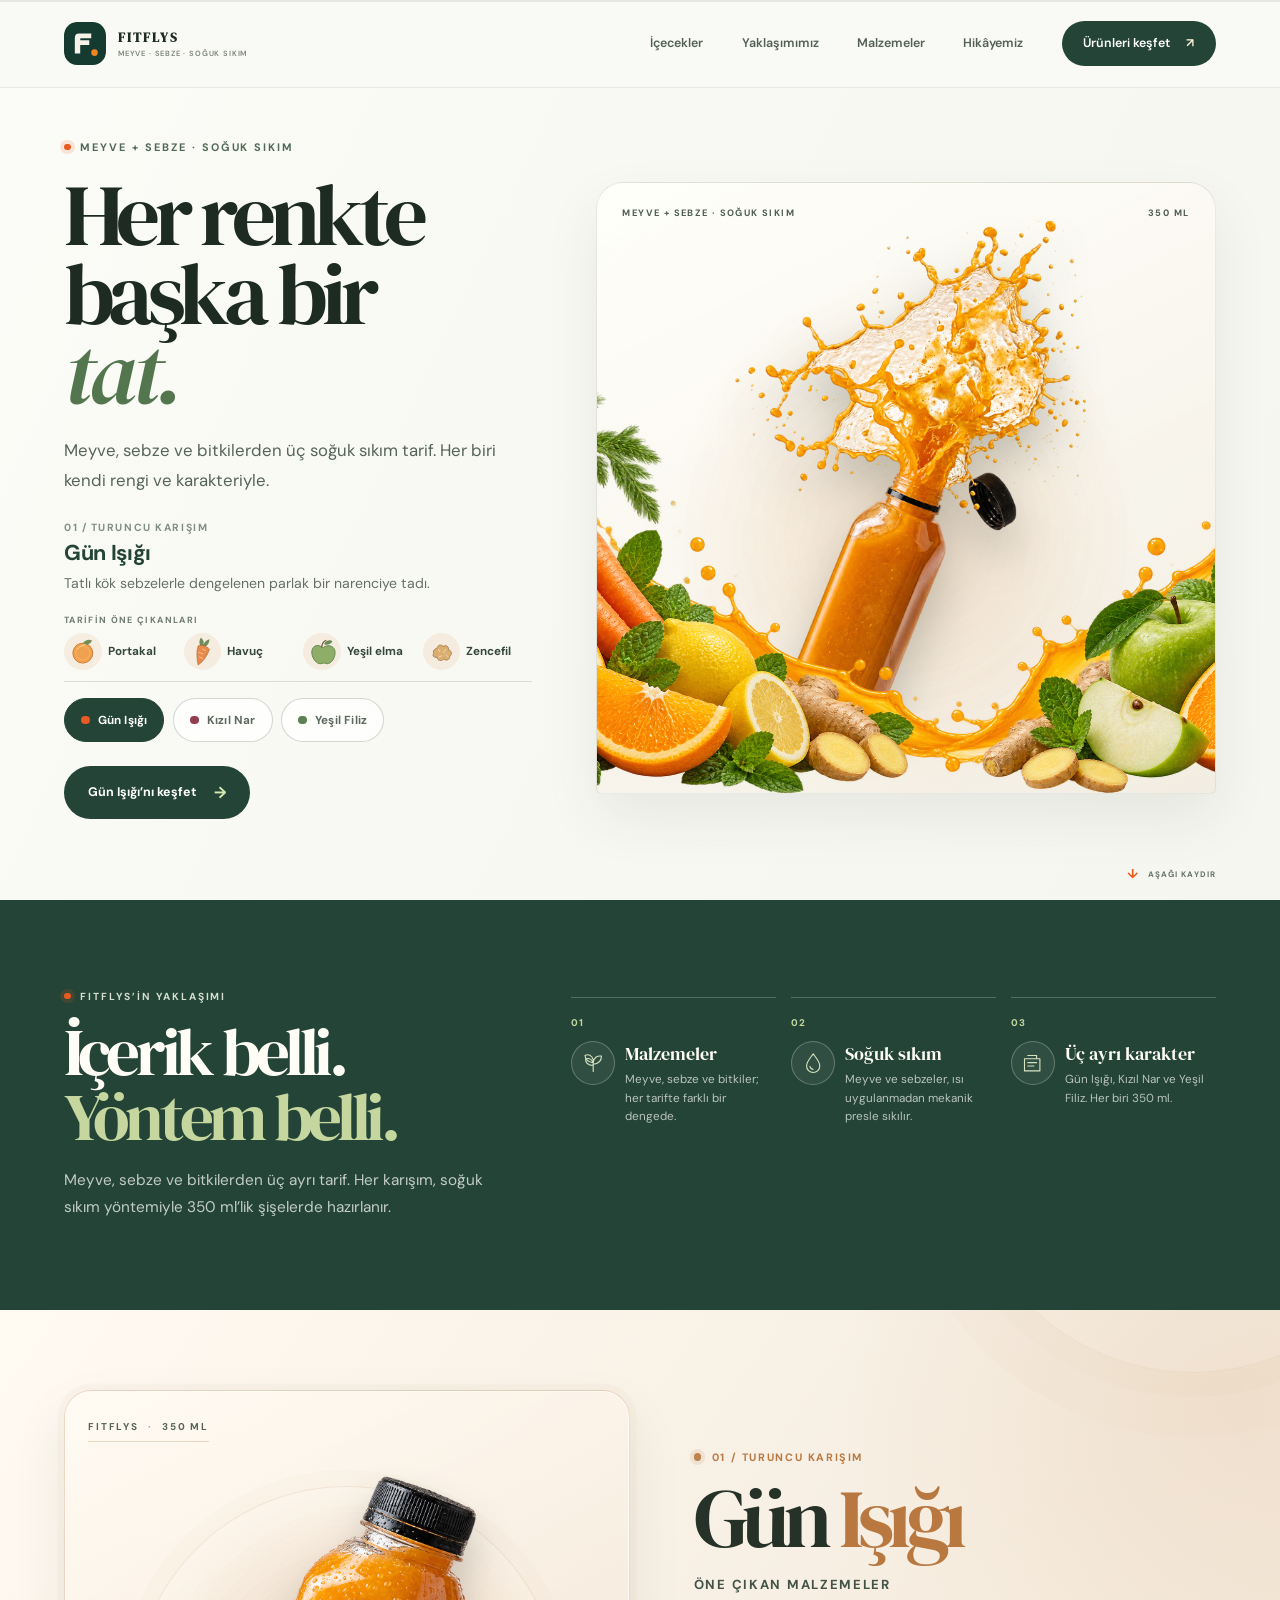
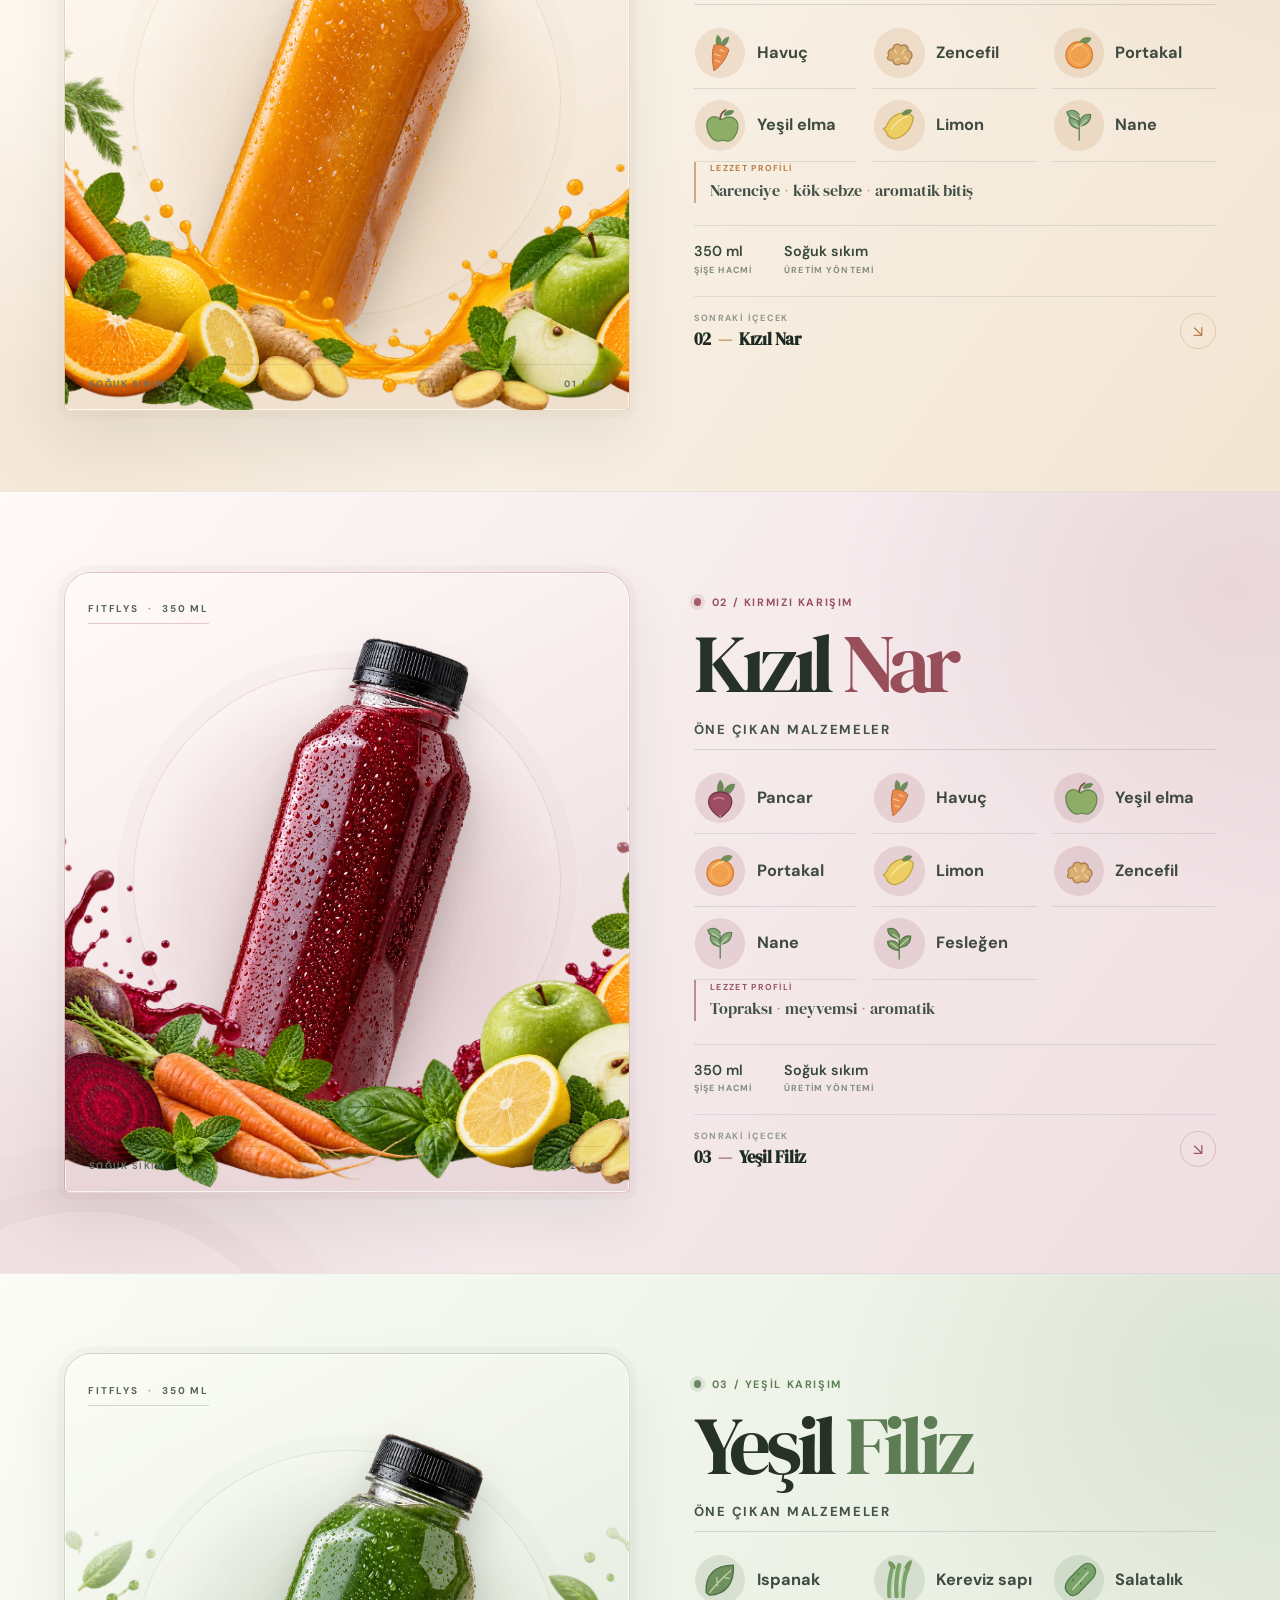
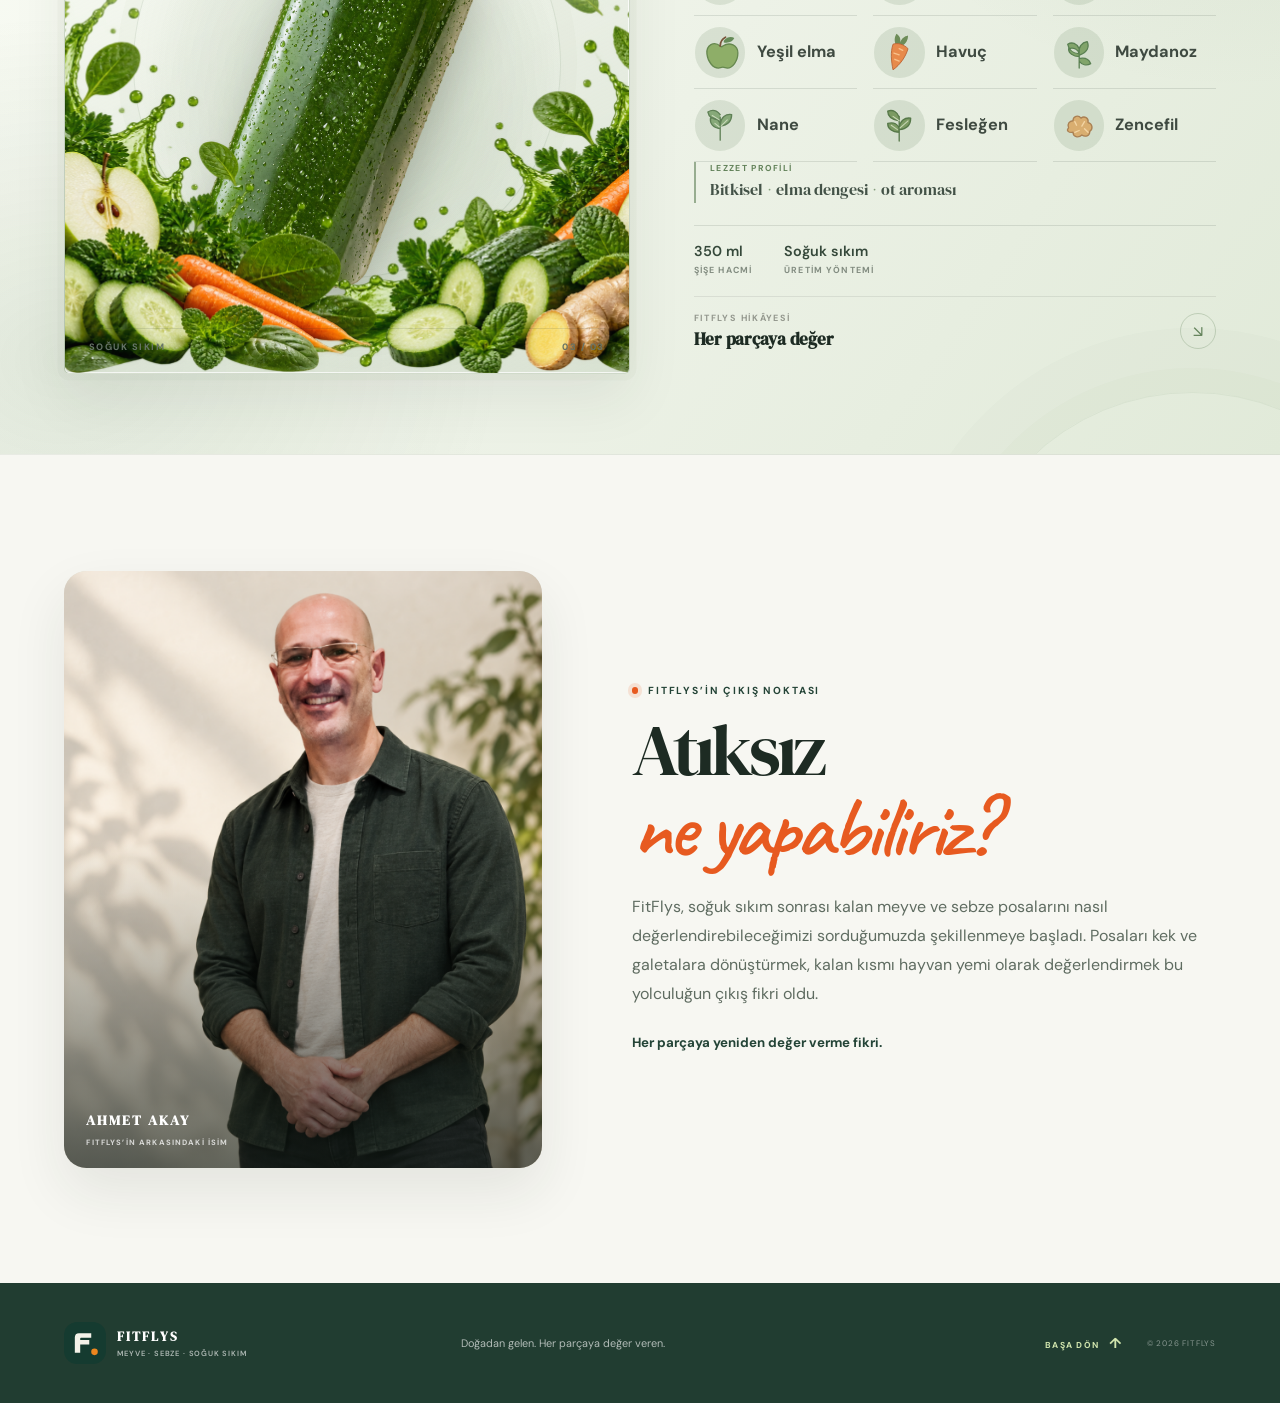
==== commit 9b014bb7: "Add files via upload" ====
--- a/home.html
+++ b/home.html
@@ -1,787 +1,13 @@
-<!DOCTYPE html>
-<html lang="tr" class="scroll-smooth">
-<head>
-  <meta charset="UTF-8">
-  <meta name="viewport" content="width=device-width, initial-scale=1.0">
-  <title>FITFLYS | Sınırlarını Aş, Potansiyelini Keşfet</title>
-  <meta name="description" content="FitFlys ile kişiselleştirilmiş antrenman, bilimsel beslenme koçluğu ve üst düzey motivasyonla hayalindeki forma kavuş.">
-  
-  <!-- Favicon -->
-  <link rel="icon" href="data:image/svg+xml,<svg xmlns=%22http://www.w3.org/2000/svg%22 viewBox=%220 0 100 100%22><text y=%22.9em%22 font-size=%2290%22>⚡</text></svg>">
-
-  <!-- Tailwind CSS CDN -->
-  <script src="https://cdn.tailwindcss.com"></script>
-  <script>
-    tailwind.config = {
-      theme: {
-        extend: {
-          colors: {
-            brand: {
-              dark: '#090a0f',
-              card: '#12141d',
-              border: '#27272a',
-              emerald: '#10b981',
-              lime: '#a3e635',
-            }
-          }
-        }
-      }
-    }
-  </script>
-
-  <!-- Lucide Icons -->
-  <script src="https://unpkg.com/lucide@latest"></script>
-
-  <!-- Custom Styles -->
-  <link rel="stylesheet" href="style.css">
-</head>
-<body class="bg-[#090a0f] text-zinc-100 selection:bg-emerald-500 selection:text-black">
-
-  <!-- Background Orbs for Ambient Glow -->
-  <div class="glow-orb-emerald top-10 left-1/4 -translate-x-1/2"></div>
-  <div class="glow-orb-lime top-96 right-10"></div>
-
-  <!-- NAVIGATION -->
-  <header id="navbar" class="fixed top-0 left-0 right-0 z-50 transition-all duration-300 py-6">
-    <div class="max-w-7xl mx-auto px-6 flex items-center justify-between">
-      <!-- Brand Logo -->
-      <a href="#" class="flex items-center gap-2.5 group">
-        <div class="w-10 h-10 rounded-xl bg-gradient-to-tr from-emerald-500 to-lime-400 flex items-center justify-center shadow-lg shadow-emerald-500/20 group-hover:scale-105 transition-transform">
-          <i data-lucide="zap" class="w-6 h-6 text-black fill-current"></i>
-        </div>
-        <div class="flex flex-col">
-          <span class="text-2xl font-black tracking-wider uppercase font-heading text-white">FIT<span class="text-emerald-400">FLYS</span></span>
-        </div>
-      </a>
-
-      <!-- Desktop Nav Links -->
-      <nav class="hidden md:flex items-center gap-8 text-sm font-medium text-zinc-300">
-        <a href="#ozellikler" class="hover:text-emerald-400 transition-colors">Özellikler</a>
-        <a href="#programlar" class="hover:text-emerald-400 transition-colors">Programlar</a>
-        <a href="#hakkimizda" class="hover:text-emerald-400 transition-colors">Hikayemiz</a>
-        <a href="#yorumlar" class="hover:text-emerald-400 transition-colors">Başarı Hikayeleri</a>
-        <a href="#sss" class="hover:text-emerald-400 transition-colors">SSS</a>
-      </nav>
-
-      <!-- Header CTA Buttons -->
-      <div class="hidden md:flex items-center gap-4">
-        <a href="#iletisim" class="px-5 py-2.5 rounded-full text-sm font-semibold bg-white/10 hover:bg-white/15 border border-white/10 transition-colors">
-          Bize Ulaşın
-        </a>
-        <a href="#programlar" class="btn-glow px-6 py-2.5 rounded-full text-sm font-bold bg-gradient-to-r from-emerald-400 to-lime-400 text-black shadow-lg shadow-emerald-500/20">
-          Hemen Başla
-        </a>
-      </div>
-
-      <!-- Mobile Menu Button -->
-      <button id="mobile-menu-btn" class="md:hidden p-2 rounded-lg bg-zinc-900 border border-zinc-800 text-zinc-300 focus:outline-none">
-        <i data-lucide="menu" class="w-6 h-6"></i>
-      </button>
-    </div>
-
-    <!-- Mobile Dropdown Menu -->
-    <div id="mobile-menu" class="hidden md:hidden px-6 pt-4 pb-6 bg-[#0c0e14]/95 backdrop-blur-xl border-b border-zinc-800">
-      <div class="flex flex-col gap-4 text-base font-medium">
-        <a href="#ozellikler" class="mobile-menu-link text-zinc-300 hover:text-emerald-400 py-1">Özellikler</a>
-        <a href="#programlar" class="mobile-menu-link text-zinc-300 hover:text-emerald-400 py-1">Programlar</a>
-        <a href="#hakkimizda" class="mobile-menu-link text-zinc-300 hover:text-emerald-400 py-1">Hikayemiz</a>
-        <a href="#yorumlar" class="mobile-menu-link text-zinc-300 hover:text-emerald-400 py-1">Başarı Hikayeleri</a>
-        <a href="#sss" class="mobile-menu-link text-zinc-300 hover:text-emerald-400 py-1">SSS</a>
-        <div class="pt-2 flex flex-col gap-2">
-          <a href="#iletisim" class="mobile-menu-link text-center py-2.5 rounded-xl text-sm font-semibold bg-white/10">Bize Ulaşın</a>
-          <a href="#programlar" class="mobile-menu-link text-center py-2.5 rounded-xl text-sm font-bold bg-emerald-400 text-black">Hemen Başla</a>
-        </div>
-      </div>
-    </div>
-  </header>
-
-  <!-- HERO SECTION -->
-  <section class="relative pt-36 pb-20 md:pt-44 md:pb-28 overflow-hidden">
-    <div class="max-w-7xl mx-auto px-6">
-      <div class="grid lg:grid-cols-12 gap-12 items-center">
-        
-        <!-- Hero Text -->
-        <div class="lg:col-span-7 text-center lg:text-left space-y-8 z-10">
-          <div class="inline-flex items-center gap-2 px-4 py-2 rounded-full glass-panel text-emerald-400 text-xs md:text-sm font-semibold uppercase tracking-wider">
-            <span class="w-2 h-2 rounded-full bg-emerald-400 animate-ping"></span>
-            Yeni Nesil Fitness ve Performans Deneyimi
-          </div>
-
-          <h1 class="text-4xl sm:text-5xl md:text-6xl xl:text-7xl font-black leading-[1.08] tracking-tight">
-            Sınırlarını Aş, <br>
-            <span class="gradient-text-emerald">FitFlys</span> ile Zirveye Uç.
-          </h1>
-
-          <p class="text-lg md:text-xl text-zinc-400 max-w-2xl mx-auto lg:mx-0 font-normal leading-relaxed">
-            Kişiye özel antrenman programları, bilimsel beslenme rehberliği ve kesintisiz koçluk desteği ile hayal ettiğin performansa ve fiziğe en hızlı şekilde ulaş.
-          </p>
-
-          <div class="flex flex-col sm:flex-row items-center justify-center lg:justify-start gap-4 pt-2">
-            <a href="#programlar" class="btn-glow w-full sm:w-auto px-8 py-4 rounded-full text-base font-bold bg-gradient-to-r from-emerald-400 to-lime-400 text-black flex items-center justify-center gap-2 shadow-xl shadow-emerald-500/20">
-              <span>Programları Keşfet</span>
-              <i data-lucide="arrow-right" class="w-5 h-5"></i>
-            </a>
-            <a href="https://wa.me/?text=Merhaba,%20FitFlys%20programları%20hakkında%20bilgi%20almak%20istiyorum." target="_blank" rel="noopener" class="w-full sm:w-auto px-8 py-4 rounded-full text-base font-semibold glass-panel hover:bg-white/10 transition-all flex items-center justify-center gap-2.5 text-zinc-200">
-              <i data-lucide="message-circle" class="w-5 h-5 text-emerald-400"></i>
-              <span>WhatsApp Danışma</span>
-            </a>
-          </div>
-
-          <!-- Social Proof Quick Badges -->
-          <div class="pt-6 flex flex-wrap items-center justify-center lg:justify-start gap-6 text-xs text-zinc-400">
-            <div class="flex items-center gap-2">
-              <i data-lucide="check-circle-2" class="w-4 h-4 text-emerald-400"></i>
-              <span>Sıfır Risk, %100 Memnuniyet</span>
-            </div>
-            <div class="flex items-center gap-2">
-              <i data-lucide="check-circle-2" class="w-4 h-4 text-emerald-400"></i>
-              <span>Her Seviyeye Uygun</span>
-            </div>
-            <div class="flex items-center gap-2">
-              <i data-lucide="check-circle-2" class="w-4 h-4 text-emerald-400"></i>
-              <span>7/24 Birebir İletişim</span>
-            </div>
-          </div>
-        </div>
-
-        <!-- Hero Visual / Cards -->
-        <div class="lg:col-span-5 relative">
-          <div class="relative mx-auto max-w-md lg:max-w-none">
-            <!-- Hero Image with Glow -->
-            <div class="relative rounded-3xl overflow-hidden border border-white/10 shadow-2xl group">
-              <img 
-                src="https://images.unsplash.com/photo-1517838277536-f5f99be501cd?auto=format&fit=crop&w=1000&q=80" 
-                alt="FitFlys Antrenman ve Fitness" 
-                class="w-full h-[480px] object-cover object-center group-hover:scale-105 transition-transform duration-700"
-              />
-              <div class="absolute inset-0 bg-gradient-to-t from-[#090a0f] via-transparent to-transparent"></div>
-              
-              <!-- Floating Highlight Badge 1 -->
-              <div class="absolute bottom-6 left-6 right-6 glass-panel p-4 rounded-2xl border border-white/15 flex items-center justify-between shadow-xl">
-                <div class="flex items-center gap-3">
-                  <div class="w-12 h-12 rounded-xl bg-emerald-500/20 text-emerald-400 flex items-center justify-center">
-                    <i data-lucide="flame" class="w-6 h-6"></i>
-                  </div>
-                  <div>
-                    <div class="text-sm font-bold text-white">Yağ Yakımı & Kas Kazanımı</div>
-                    <div class="text-xs text-zinc-400">Kişiselleştirilmiş İlerleme</div>
-                  </div>
-                </div>
-                <div class="text-right">
-                  <span class="text-xs font-bold text-emerald-400 px-2 py-1 rounded bg-emerald-500/10">PRO KOÇLUK</span>
-                </div>
-              </div>
-            </div>
-
-            <!-- Floating Mini Badge -->
-            <div class="absolute -top-6 -right-4 glass-panel px-4 py-3 rounded-2xl shadow-xl border border-emerald-500/30 flex items-center gap-2.5 hidden sm:flex">
-              <i data-lucide="award" class="w-5 h-5 text-lime-400"></i>
-              <span class="text-xs font-bold text-zinc-100">Sertifikalı Antrenörler</span>
-            </div>
-          </div>
-        </div>
-
-      </div>
-    </div>
-  </section>
-
-  <!-- LIVE STATS STRIP -->
-  <section id="stats-section" class="py-12 border-y border-white/5 bg-[#0e1017]">
-    <div class="max-w-7xl mx-auto px-6">
-      <div class="grid grid-cols-2 md:grid-cols-4 gap-8 text-center">
-        <div class="space-y-1">
-          <div class="text-3xl md:text-5xl font-extrabold font-heading text-white">
-            <span class="counter-val" data-target="5000" data-suffix="+">0</span>
-          </div>
-          <div class="text-xs md:text-sm text-zinc-400 uppercase tracking-wider font-medium">Aktif Sporcu & Üye</div>
-        </div>
-        <div class="space-y-1">
-          <div class="text-3xl md:text-5xl font-extrabold font-heading gradient-text-emerald">
-            <span class="counter-val" data-target="98" data-suffix="%">0</span>
-          </div>
-          <div class="text-xs md:text-sm text-zinc-400 uppercase tracking-wider font-medium">Hedefe Ulaşma Oranı</div>
-        </div>
-        <div class="space-y-1">
-          <div class="text-3xl md:text-5xl font-extrabold font-heading text-white">
-            <span class="counter-val" data-target="15" data-suffix="+">0</span>
-          </div>
-          <div class="text-xs md:text-sm text-zinc-400 uppercase tracking-wider font-medium">Uzman Antrenör & Diyetisyen</div>
-        </div>
-        <div class="space-y-1">
-          <div class="text-3xl md:text-5xl font-extrabold font-heading gradient-text-lime">
-            <span class="counter-val" data-target="100" data-suffix="+">0</span>
-          </div>
-          <div class="text-xs md:text-sm text-zinc-400 uppercase tracking-wider font-medium">Özel Egzersiz Programı</div>
-        </div>
-      </div>
-    </div>
-  </section>
-
-  <!-- FEATURES / ÖZELLİKLER -->
-  <section id="ozellikler" class="py-24 relative">
-    <div class="max-w-7xl mx-auto px-6">
-      
-      <div class="text-center max-w-3xl mx-auto space-y-4 mb-16">
-        <h2 class="text-xs md:text-sm font-bold tracking-widest text-emerald-400 uppercase">Neden FitFlys?</h2>
-        <p class="text-3xl md:text-5xl font-extrabold tracking-tight font-heading">
-          Geleneksel Yöntemleri Unutun, Bilimsel Gelişin
-        </p>
-        <p class="text-zinc-400 text-base md:text-lg">
-          Her bireyin metabolizması, günlük rutini ve hedefleri farklıdır. FitFlys sizi standart kalıplara sokmaz, size özel yol haritası çizer.
-        </p>
-      </div>
-
-      <div class="grid md:grid-cols-2 lg:grid-cols-4 gap-6">
-        
-        <!-- Feature 1 -->
-        <div class="glass-panel glass-panel-hover p-8 rounded-3xl space-y-4">
-          <div class="w-14 h-14 rounded-2xl bg-emerald-500/10 text-emerald-400 flex items-center justify-center mb-6">
-            <i data-lucide="dumbbell" class="w-7 h-7"></i>
-          </div>
-          <h3 class="text-xl font-bold text-white">Kişiye Özel Antrenman</h3>
-          <p class="text-zinc-400 text-sm leading-relaxed">
-            İster spor salonunda ister evde; mevcut ekipmanınıza, seviyenize ve hedefinize göre adım adım hazırlanan rutinler.
-          </p>
-        </div>
-
-        <!-- Feature 2 -->
-        <div class="glass-panel glass-panel-hover p-8 rounded-3xl space-y-4">
-          <div class="w-14 h-14 rounded-2xl bg-lime-500/10 text-lime-400 flex items-center justify-center mb-6">
-            <i data-lucide="apple" class="w-7 h-7"></i>
-          </div>
-          <h3 class="text-xl font-bold text-white">Sürdürülebilir Beslenme</h3>
-          <p class="text-zinc-400 text-sm leading-relaxed">
-            Katı, yasaklı diyetler yerine günlük makro ve kalori ihtiyacınıza göre esnek, lezzetli ve uygulanabilir beslenme planları.
-          </p>
-        </div>
-
-        <!-- Feature 3 -->
-        <div class="glass-panel glass-panel-hover p-8 rounded-3xl space-y-4">
-          <div class="w-14 h-14 rounded-2xl bg-emerald-500/10 text-emerald-400 flex items-center justify-center mb-6">
-            <i data-lucide="heart-pulse" class="w-7 h-7"></i>
-          </div>
-          <h3 class="text-xl font-bold text-white">Form & Hareket Analizi</h3>
-          <p class="text-zinc-400 text-sm leading-relaxed">
-            Egzersiz videolarınızı koçunuza ileterek doğru formu yakalayın, sakatlık riskini sıfıra indirip maksimum verim alın.
-          </p>
-        </div>
-
-        <!-- Feature 4 -->
-        <div class="glass-panel glass-panel-hover p-8 rounded-3xl space-y-4">
-          <div class="w-14 h-14 rounded-2xl bg-lime-500/10 text-lime-400 flex items-center justify-center mb-6">
-            <i data-lucide="line-chart" class="w-7 h-7"></i>
-          </div>
-          <h3 class="text-xl font-bold text-white">Haftalık Takip & Rapor</h3>
-          <p class="text-zinc-400 text-sm leading-relaxed">
-            Haftalık ölçüm ve kilo takipleriyle platoları aşın, değişiminizi somut grafiklerle ve fotoğraflarla gözlemleyin.
-          </p>
-        </div>
-
-      </div>
-    </div>
-  </section>
-
-  <!-- PROGRAMLAR & FİYATLANDIRMA -->
-  <section id="programlar" class="py-24 bg-[#0a0c13] relative">
-    <div class="max-w-7xl mx-auto px-6">
-      
-      <div class="text-center max-w-3xl mx-auto space-y-4 mb-16">
-        <h2 class="text-xs md:text-sm font-bold tracking-widest text-emerald-400 uppercase">Koçluk Paketleri</h2>
-        <p class="text-3xl md:text-5xl font-extrabold tracking-tight font-heading">
-          Hedefine En Uygun Programı Seç
-        </p>
-        <p class="text-zinc-400 text-base md:text-lg">
-          İhtiyacınıza göre tasarlanmış esnek koçluk seçenekleriyle değişimin ilk adımını hemen atın.
-        </p>
-      </div>
-
-      <div class="grid lg:grid-cols-3 gap-8 items-stretch">
-        
-        <!-- Tier 1: Başlangıç Core -->
-        <div class="glass-panel p-8 rounded-3xl flex flex-col justify-between border border-white/5 relative">
-          <div class="space-y-6">
-            <div>
-              <span class="text-xs font-semibold px-3 py-1 rounded-full bg-zinc-800 text-zinc-300">BAŞLANGIÇ</span>
-              <h3 class="text-2xl font-bold text-white mt-3">Core Fitness</h3>
-              <p class="text-zinc-400 text-sm mt-1">Kendi kendine disiplinle ilerlemek isteyenler için ideal başlangıç rehberi.</p>
-            </div>
-
-            <div class="py-4 border-y border-white/5">
-              <div class="flex items-baseline gap-1">
-                <span class="text-4xl font-black text-white font-heading">₺590</span>
-                <span class="text-zinc-400 text-sm">/ tek seferlik</span>
-              </div>
-            </div>
-
-            <ul class="space-y-3.5 text-sm text-zinc-300">
-              <li class="flex items-center gap-3">
-                <i data-lucide="check" class="w-5 h-5 text-emerald-400 shrink-0"></i>
-                <span>Kişiye Özel 8 Haftalık Antrenman Planı</span>
-              </li>
-              <li class="flex items-center gap-3">
-                <i data-lucide="check" class="w-5 h-5 text-emerald-400 shrink-0"></i>
-                <span>Günlük Kalori & Makro Hesaplama Tablosu</span>
-              </li>
-              <li class="flex items-center gap-3">
-                <i data-lucide="check" class="w-5 h-5 text-emerald-400 shrink-0"></i>
-                <span>Video Anlatımlı Egzersiz Kılavuzu</span>
-              </li>
-              <li class="flex items-center gap-3 text-zinc-500">
-                <i data-lucide="x" class="w-5 h-5 shrink-0"></i>
-                <span>Birebir Haftalık Görüntülü Takip</span>
-              </li>
-            </ul>
-          </div>
-
-          <div class="pt-8">
-            <a href="#iletisim" class="w-full block text-center py-3.5 rounded-2xl text-sm font-bold bg-white/10 hover:bg-white/15 transition-all text-white border border-white/10">
-              Paketi Seç
-            </a>
-          </div>
-        </div>
-
-        <!-- Tier 2: Pro Performans (Highlighted) -->
-        <div class="glass-panel p-8 rounded-3xl flex flex-col justify-between border-2 border-emerald-500/60 relative bg-gradient-to-b from-emerald-950/20 to-[#12141d] shadow-2xl shadow-emerald-500/10 scale-105">
-          <div class="absolute -top-3.5 left-1/2 -translate-x-1/2 px-4 py-1 rounded-full bg-gradient-to-r from-emerald-400 to-lime-400 text-black text-xs font-black tracking-wider uppercase shadow-md">
-            EN ÇOK TERCİH EDİLEN
-          </div>
-
-          <div class="space-y-6">
-            <div>
-              <span class="text-xs font-semibold px-3 py-1 rounded-full bg-emerald-500/20 text-emerald-400">PRO KOÇLUK</span>
-              <h3 class="text-2xl font-bold text-white mt-3">Pro Performans</h3>
-              <p class="text-zinc-400 text-sm mt-1">Sürekli kontrol, dinamik güncellemeler ve maksimum sonuç odaklı koçluk.</p>
-            </div>
-
-            <div class="py-4 border-y border-white/10">
-              <div class="flex items-baseline gap-1">
-                <span class="text-4xl font-black text-white font-heading">₺1.190</span>
-                <span class="text-zinc-400 text-sm">/ aylık</span>
-              </div>
-            </div>
-
-            <ul class="space-y-3.5 text-sm text-zinc-300">
-              <li class="flex items-center gap-3">
-                <i data-lucide="check" class="w-5 h-5 text-emerald-400 shrink-0"></i>
-                <span>Tüm Core Program İçerikleri</span>
-              </li>
-              <li class="flex items-center gap-3">
-                <i data-lucide="check" class="w-5 h-5 text-emerald-400 shrink-0"></i>
-                <span>Haftalık Birebir Form & Kilo Kontrolü</span>
-              </li>
-              <li class="flex items-center gap-3">
-                <i data-lucide="check" class="w-5 h-5 text-emerald-400 shrink-0"></i>
-                <span>WhatsApp Üzerinden Koç Desteği</span>
-              </li>
-              <li class="flex items-center gap-3">
-                <i data-lucide="check" class="w-5 h-5 text-emerald-400 shrink-0"></i>
-                <span>Egzersiz Formu Video Düzeltmeleri</span>
-              </li>
-              <li class="flex items-center gap-3">
-                <i data-lucide="check" class="w-5 h-5 text-emerald-400 shrink-0"></i>
-                <span>Gerektiğinde Anlık Program Revizyonu</span>
-              </li>
-            </ul>
-          </div>
-
-          <div class="pt-8">
-            <a href="#iletisim" class="btn-glow w-full block text-center py-3.5 rounded-2xl text-sm font-bold bg-gradient-to-r from-emerald-400 to-lime-400 text-black shadow-lg shadow-emerald-500/20">
-              Hemen Başla
-            </a>
-          </div>
-        </div>
-
-        <!-- Tier 3: VIP Elit -->
-        <div class="glass-panel p-8 rounded-3xl flex flex-col justify-between border border-white/5 relative">
-          <div class="space-y-6">
-            <div>
-              <span class="text-xs font-semibold px-3 py-1 rounded-full bg-zinc-800 text-zinc-300">VIP ELİT</span>
-              <h3 class="text-2xl font-bold text-white mt-3">1-on-1 Elit Koçluk</h3>
-              <p class="text-zinc-400 text-sm mt-1">Özel hedefler, yarışma hazırlığı veya sıfır ödünlü VIP birebir rehberlik.</p>
-            </div>
-
-            <div class="py-4 border-y border-white/5">
-              <div class="flex items-baseline gap-1">
-                <span class="text-4xl font-black text-white font-heading">₺2.490</span>
-                <span class="text-zinc-400 text-sm">/ aylık</span>
-              </div>
-            </div>
-
-            <ul class="space-y-3.5 text-sm text-zinc-300">
-              <li class="flex items-center gap-3">
-                <i data-lucide="check" class="w-5 h-5 text-emerald-400 shrink-0"></i>
-                <span>Haftalık Birebir Görüntülü Koçluk Seansı</span>
-              </li>
-              <li class="flex items-center gap-3">
-                <i data-lucide="check" class="w-5 h-5 text-emerald-400 shrink-0"></i>
-                <span>7/24 Öncelikli VIP İletişim Hattı</span>
-              </li>
-              <li class="flex items-center gap-3">
-                <i data-lucide="check" class="w-5 h-5 text-emerald-400 shrink-0"></i>
-                <span>Kapsamlı Kan Tahlili & Supplement Danışmanlığı</span>
-              </li>
-              <li class="flex items-center gap-3">
-                <i data-lucide="check" class="w-5 h-5 text-emerald-400 shrink-0"></i>
-                <span>Sınırsız Program & Diyet Güncellemesi</span>
-              </li>
-            </ul>
-          </div>
-
-          <div class="pt-8">
-            <a href="#iletisim" class="w-full block text-center py-3.5 rounded-2xl text-sm font-bold bg-white/10 hover:bg-white/15 transition-all text-white border border-white/10">
-              VIP Başvuru Yap
-            </a>
-          </div>
-        </div>
-
-      </div>
-    </div>
-  </section>
-
-  <!-- ABOUT / HİKAYEMİZ -->
-  <section id="hakkimizda" class="py-24 relative overflow-hidden">
-    <div class="max-w-7xl mx-auto px-6">
-      <div class="grid lg:grid-cols-2 gap-16 items-center">
-        
-        <div class="space-y-6">
-          <div class="inline-flex items-center gap-2 px-3.5 py-1.5 rounded-full bg-emerald-500/10 text-emerald-400 text-xs font-bold uppercase tracking-wider">
-            FitFlys Felsefesi
-          </div>
-          <h2 class="text-3xl md:text-5xl font-extrabold tracking-tight font-heading leading-tight">
-            Sadece Ağırlık Kaldırmıyoruz, Hayat Biçimi İnşa Ediyoruz
-          </h2>
-          <p class="text-zinc-400 leading-relaxed">
-            FitFlys; spor salonuna hapsolmuş katı kurallardan, gerçek dışı diyet mitlerinden ve motivasyonsuzluktan sıkılanlar için kuruldu. 
-          </p>
-          <p class="text-zinc-400 leading-relaxed">
-            Bizim amacımız sizi 3 haftalık geçici heveslerle değil, ömür boyu sürdürebileceğiniz enerjik, dinamik ve güçlü bir zihin-beden dengesine ulaştırmak.
-          </p>
-
-          <div class="grid sm:grid-cols-2 gap-6 pt-4">
-            <div class="flex items-start gap-4">
-              <div class="w-10 h-10 rounded-xl bg-emerald-500/20 text-emerald-400 flex items-center justify-center shrink-0">
-                <i data-lucide="shield-check" class="w-5 h-5"></i>
-              </div>
-              <div>
-                <h4 class="font-bold text-white text-base">Kanıtlanmış Bilim</h4>
-                <p class="text-zinc-400 text-xs mt-1">Efsanelerle değil, spor biliminin onayladığı metotlarla çalışıyoruz.</p>
-              </div>
-            </div>
-
-            <div class="flex items-start gap-4">
-              <div class="w-10 h-10 rounded-xl bg-lime-500/20 text-lime-400 flex items-center justify-center shrink-0">
-                <i data-lucide="users" class="w-5 h-5"></i>
-              </div>
-              <div>
-                <h4 class="font-bold text-white text-base">Yalnız Değilsin</h4>
-                <p class="text-zinc-400 text-xs mt-1">Her düştüğünde elinden tutan, seni sürekli motive eden bir topluluk.</p>
-              </div>
-            </div>
-          </div>
-        </div>
-
-        <div class="relative">
-          <div class="rounded-3xl overflow-hidden border border-white/10 shadow-2xl">
-            <img 
-              src="https://images.unsplash.com/photo-1534438327276-14e5300c3a48?auto=format&fit=crop&w=1000&q=80" 
-              alt="FitFlys Antrenör ve Topluluk" 
-              class="w-full h-[450px] object-cover"
-            />
-          </div>
-          <div class="absolute -bottom-6 -left-6 glass-panel p-6 rounded-2xl border border-white/15 max-w-xs shadow-2xl hidden sm:block">
-            <div class="text-2xl font-black gradient-text-emerald font-heading">"Limit sensin."</div>
-            <p class="text-zinc-400 text-xs mt-2">Bugün başladığın adım, yarın gurur duyacağın vücudun olacak.</p>
-          </div>
-        </div>
-
-      </div>
-    </div>
-  </section>
-
-  <!-- TESTIMONIALS / BAŞARI HİKAYELERİ -->
-  <section id="yorumlar" class="py-24 bg-[#0a0c13] border-t border-white/5">
-    <div class="max-w-7xl mx-auto px-6">
-      
-      <div class="text-center max-w-3xl mx-auto space-y-4 mb-16">
-        <h2 class="text-xs md:text-sm font-bold tracking-widest text-emerald-400 uppercase">Gerçek Değişimler</h2>
-        <p class="text-3xl md:text-5xl font-extrabold tracking-tight font-heading">
-          FitFlys Sporcuları Ne Diyor?
-        </p>
-      </div>
-
-      <div class="grid md:grid-cols-3 gap-8">
-        
-        <!-- Review 1 -->
-        <div class="glass-panel p-8 rounded-3xl space-y-4 border border-white/5">
-          <div class="flex items-center gap-1 text-emerald-400">
-            <i data-lucide="star" class="w-4 h-4 fill-current"></i>
-            <i data-lucide="star" class="w-4 h-4 fill-current"></i>
-            <i data-lucide="star" class="w-4 h-4 fill-current"></i>
-            <i data-lucide="star" class="w-4 h-4 fill-current"></i>
-            <i data-lucide="star" class="w-4 h-4 fill-current"></i>
-          </div>
-          <p class="text-zinc-300 text-sm italic leading-relaxed">
-            "Yıllardır spora başlayıp 2 ayda bırakırdım. FitFlys'taki koçumun düzenli takibi ve bana özel esnek beslenme listesi sayesinde 4 ayda 12 kilo verdim ve hayatımın en fit halindeyim!"
-          </p>
-          <div class="flex items-center gap-3 pt-2">
-            <div class="w-10 h-10 rounded-full bg-zinc-800 flex items-center justify-center font-bold text-white text-sm">
-              BK
-            </div>
-            <div>
-              <div class="font-bold text-white text-sm">Burak K.</div>
-              <div class="text-xs text-zinc-500">Yazılım Mühendisi, İstanbul</div>
-            </div>
-          </div>
-        </div>
-
-        <!-- Review 2 -->
-        <div class="glass-panel p-8 rounded-3xl space-y-4 border border-white/5">
-          <div class="flex items-center gap-1 text-emerald-400">
-            <i data-lucide="star" class="w-4 h-4 fill-current"></i>
-            <i data-lucide="star" class="w-4 h-4 fill-current"></i>
-            <i data-lucide="star" class="w-4 h-4 fill-current"></i>
-            <i data-lucide="star" class="w-4 h-4 fill-current"></i>
-            <i data-lucide="star" class="w-4 h-4 fill-current"></i>
-          </div>
-          <p class="text-zinc-300 text-sm italic leading-relaxed">
-            "Sakatlıktan sonra spora dönmekten çok korkuyordum. Video form analizleri ile her hareketimi tek tek düzelttiler. Kendime güvenim geri geldi."
-          </p>
-          <div class="flex items-center gap-3 pt-2">
-            <div class="w-10 h-10 rounded-full bg-zinc-800 flex items-center justify-center font-bold text-white text-sm">
-              EA
-            </div>
-            <div>
-              <div class="font-bold text-white text-sm">Ece A.</div>
-              <div class="text-xs text-zinc-500">Mimar, Ankara</div>
-            </div>
-          </div>
-        </div>
-
-        <!-- Review 3 -->
-        <div class="glass-panel p-8 rounded-3xl space-y-4 border border-white/5">
-          <div class="flex items-center gap-1 text-emerald-400">
-            <i data-lucide="star" class="w-4 h-4 fill-current"></i>
-            <i data-lucide="star" class="w-4 h-4 fill-current"></i>
-            <i data-lucide="star" class="w-4 h-4 fill-current"></i>
-            <i data-lucide="star" class="w-4 h-4 fill-current"></i>
-            <i data-lucide="star" class="w-4 h-4 fill-current"></i>
-          </div>
-          <p class="text-zinc-300 text-sm italic leading-relaxed">
-            "Pro Performans paketi aldım. WhatsApp üzerinden sorduğum her soruya en geç 15 dakikada detaylı ses kaydıyla dönüyorlar. Bu ilgi başka yerde yok."
-          </p>
-          <div class="flex items-center gap-3 pt-2">
-            <div class="w-10 h-10 rounded-full bg-zinc-800 flex items-center justify-center font-bold text-white text-sm">
-              MY
-            </div>
-            <div>
-              <div class="font-bold text-white text-sm">Murat Y.</div>
-              <div class="text-xs text-zinc-500">Girişimci, İzmir</div>
-            </div>
-          </div>
-        </div>
-
-      </div>
-    </div>
-  </section>
-
-  <!-- FAQ / SIKÇA SORULAN SORULAR -->
-  <section id="sss" class="py-24 relative">
-    <div class="max-w-4xl mx-auto px-6">
-      
-      <div class="text-center space-y-4 mb-16">
-        <h2 class="text-xs md:text-sm font-bold tracking-widest text-emerald-400 uppercase">Aklınıza Takılanlar</h2>
-        <p class="text-3xl md:text-5xl font-extrabold tracking-tight font-heading">
-          Sıkça Sorulan Sorular
-        </p>
-      </div>
-
-      <div class="space-y-4">
-        
-        <!-- Accordion Item 1 -->
-        <div class="glass-panel rounded-2xl border border-white/5 overflow-hidden">
-          <button class="accordion-btn w-full p-6 text-left flex items-center justify-between font-bold text-base md:text-lg text-white hover:text-emerald-400 transition-colors">
-            <span>Daha önce hiç spor yapmadım, FitFlys benim için uygun mu?</span>
-            <i data-lucide="chevron-down" class="accordion-icon w-5 h-5 text-zinc-400 transition-transform duration-300"></i>
-          </button>
-          <div class="accordion-content px-6 pb-6 text-zinc-400 text-sm leading-relaxed">
-            Kesinlikle evet! Üyelerimizin önemli bir kısmı sıfırdan başlayanlardan oluşuyor. Programınız tamamen mevcut fitness seviyenize, vücut yapınıza ve kondisyonunuza göre en temelden başlayarak hazırlanır.
-          </div>
-        </div>
-
-        <!-- Accordion Item 2 -->
-        <div class="glass-panel rounded-2xl border border-white/5 overflow-hidden">
-          <button class="accordion-btn w-full p-6 text-left flex items-center justify-between font-bold text-base md:text-lg text-white hover:text-emerald-400 transition-colors">
-            <span>Spor salonuna gitmeden evde uygulayabilir miyim?</span>
-            <i data-lucide="chevron-down" class="accordion-icon w-5 h-5 text-zinc-400 transition-transform duration-300"></i>
-          </button>
-          <div class="accordion-content px-6 pb-6 text-zinc-400 text-sm leading-relaxed">
-            Evet. Başvuru formunuzda nerede antrenman yapacağınızı (ev / salon) ve varsa mevcut ekipmanlarınızı (dambıl, direnç bandı vb.) soruyoruz. İster sadece kendi vücut ağırlığınızla ister tam donanımlı salonda çalışın; maksimum verim alacak program kurgulanır.
-          </div>
-        </div>
-
-        <!-- Accordion Item 3 -->
-        <div class="glass-panel rounded-2xl border border-white/5 overflow-hidden">
-          <button class="accordion-btn w-full p-6 text-left flex items-center justify-between font-bold text-base md:text-lg text-white hover:text-emerald-400 transition-colors">
-            <span>Programım ne kadar sürede hazırlanır ve nasıl iletilir?</span>
-            <i data-lucide="chevron-down" class="accordion-icon w-5 h-5 text-zinc-400 transition-transform duration-300"></i>
-          </button>
-          <div class="accordion-content px-6 pb-6 text-zinc-400 text-sm leading-relaxed">
-            Kayıt olduktan ve detaylı analiz formunuzu doldurduktan sonra, uzman koçlarımız verilerinizi inceleyerek 24-48 saat içerisinde kişisel planınızı hazırlar ve WhatsApp/E-posta üzerinden size ulaştırır.
-          </div>
-        </div>
-
-        <!-- Accordion Item 4 -->
-        <div class="glass-panel rounded-2xl border border-white/5 overflow-hidden">
-          <button class="accordion-btn w-full p-6 text-left flex items-center justify-between font-bold text-base md:text-lg text-white hover:text-emerald-400 transition-colors">
-            <span>Aç kalmadan kilo vermek veya kas yapmak mümkün mü?</span>
-            <i data-lucide="chevron-down" class="accordion-icon w-5 h-5 text-zinc-400 transition-transform duration-300"></i>
-          </button>
-          <div class="accordion-content px-6 pb-6 text-zinc-400 text-sm leading-relaxed">
-            FitFlys'ta katı, tek tip veya aç bırakan diyetler bulunmaz. Sağlıklı karbonhidrat, yeterli protein ve kaliteli yağ dengesiyle doya doya yiyerek, enerjinizi koruyarak forma girebilirsiniz.
-          </div>
-        </div>
-
-      </div>
-    </div>
-  </section>
-
-  <!-- CONTACT & WHATSAPP SECTION -->
-  <section id="iletisim" class="py-24 bg-[#0a0c13] relative border-t border-white/5">
-    <div class="max-w-7xl mx-auto px-6">
-      
-      <div class="grid lg:grid-cols-12 gap-12 items-center">
-        
-        <!-- Left Column: Direct Info -->
-        <div class="lg:col-span-5 space-y-8">
-          <div>
-            <div class="inline-flex items-center gap-2 px-3.5 py-1.5 rounded-full bg-emerald-500/10 text-emerald-400 text-xs font-bold uppercase tracking-wider mb-4">
-              İletişime Geç
-            </div>
-            <h2 class="text-3xl md:text-5xl font-extrabold tracking-tight font-heading leading-tight">
-              Değişime Başlamak İçin Bir Adım At
-            </h2>
-            <p class="text-zinc-400 text-sm md:text-base mt-4 leading-relaxed">
-              Hangi programın size uygun olduğundan emin değil misiniz? Formu doldurun veya doğrudan WhatsApp üzerinden antrenörümüze mesaj atın.
-            </p>
-          </div>
-
-          <div class="space-y-4">
-            <a href="https://wa.me/?text=Merhaba,%20FitFlys%20hakkında%20bilgi%20almak%20istiyorum." target="_blank" rel="noopener" class="flex items-center gap-4 p-4 rounded-2xl glass-panel glass-panel-hover border border-white/5">
-              <div class="w-12 h-12 rounded-xl bg-emerald-500/20 text-emerald-400 flex items-center justify-center shrink-0">
-                <i data-lucide="message-circle" class="w-6 h-6"></i>
-              </div>
-              <div>
-                <div class="text-xs text-zinc-400 font-medium">Anında Yanıt</div>
-                <div class="text-white font-bold">WhatsApp Canlı Destek Hattı</div>
-              </div>
-            </a>
-
-            <div class="flex items-center gap-4 p-4 rounded-2xl glass-panel border border-white/5">
-              <div class="w-12 h-12 rounded-xl bg-lime-500/20 text-lime-400 flex items-center justify-center shrink-0">
-                <i data-lucide="mail" class="w-6 h-6"></i>
-              </div>
-              <div>
-                <div class="text-xs text-zinc-400 font-medium">E-posta</div>
-                <div class="text-white font-bold">info@fitflys.com</div>
-              </div>
-            </div>
-
-            <div class="flex items-center gap-4 p-4 rounded-2xl glass-panel border border-white/5">
-              <div class="w-12 h-12 rounded-xl bg-zinc-800 text-zinc-300 flex items-center justify-center shrink-0">
-                <i data-lucide="globe" class="w-6 h-6"></i>
-              </div>
-              <div>
-                <div class="text-xs text-zinc-400 font-medium">Alan Adı / Web</div>
-                <div class="text-white font-bold">fitflys.com</div>
-              </div>
-            </div>
-          </div>
-        </div>
-
-        <!-- Right Column: Interactive Form -->
-        <div class="lg:col-span-7">
-          <div class="glass-panel p-8 md:p-10 rounded-3xl border border-white/10 relative">
-            <h3 class="text-2xl font-bold text-white mb-2">Ücretsiz Ön Danışmanlık Formu</h3>
-            <p class="text-zinc-400 text-sm mb-8">Bilgilerinizi bırakın, hedefinize en uygun planı birlikte belirleyelim.</p>
-
-            <form id="contact-form" class="space-y-5">
-              <div class="grid sm:grid-cols-2 gap-5">
-                <div>
-                  <label class="block text-xs font-semibold text-zinc-300 uppercase tracking-wider mb-2" for="form-name">Adınız Soyadınız *</label>
-                  <input type="text" id="form-name" required placeholder="Örn: Ahmet Yılmaz" class="w-full px-4 py-3 rounded-xl bg-zinc-900/80 border border-zinc-700 text-white placeholder-zinc-500 focus:outline-none focus:border-emerald-400 transition-colors text-sm">
-                </div>
-                <div>
-                  <label class="block text-xs font-semibold text-zinc-300 uppercase tracking-wider mb-2" for="form-phone">Telefon / WhatsApp *</label>
-                  <input type="tel" id="form-phone" required placeholder="05XX XXX XX XX" class="w-full px-4 py-3 rounded-xl bg-zinc-900/80 border border-zinc-700 text-white placeholder-zinc-500 focus:outline-none focus:border-emerald-400 transition-colors text-sm">
-                </div>
-              </div>
-
-              <div class="grid sm:grid-cols-2 gap-5">
-                <div>
-                  <label class="block text-xs font-semibold text-zinc-300 uppercase tracking-wider mb-2" for="form-email">E-posta Adresiniz</label>
-                  <input type="email" id="form-email" placeholder="ahmet@example.com" class="w-full px-4 py-3 rounded-xl bg-zinc-900/80 border border-zinc-700 text-white placeholder-zinc-500 focus:outline-none focus:border-emerald-400 transition-colors text-sm">
-                </div>
-                <div>
-                  <label class="block text-xs font-semibold text-zinc-300 uppercase tracking-wider mb-2" for="form-goal">Ana Hedefiniz</label>
-                  <select id="form-goal" class="w-full px-4 py-3 rounded-xl bg-zinc-900/80 border border-zinc-700 text-white placeholder-zinc-500 focus:outline-none focus:border-emerald-400 transition-colors text-sm">
-                    <option value="kilo-verme">Kilo Verme & Yağ Yakımı</option>
-                    <option value="kas-kazanma">Kas Kazanımı & Hacim</option>
-                    <option value="kondisyon">Kondisyon & Güç Artışı</option>
-                    <option value="durus-saglik">Postür Düzeltme & Sağlıklı Yaşam</option>
-                  </select>
-                </div>
-              </div>
-
-              <div>
-                <label class="block text-xs font-semibold text-zinc-300 uppercase tracking-wider mb-2" for="form-message">Mesajınız veya Sorularınız</label>
-                <textarea id="form-message" rows="3" placeholder="Mevcut durumunuz veya sormak istedikleriniz..." class="w-full px-4 py-3 rounded-xl bg-zinc-900/80 border border-zinc-700 text-white placeholder-zinc-500 focus:outline-none focus:border-emerald-400 transition-colors text-sm"></textarea>
-              </div>
-
-              <button type="submit" class="btn-glow w-full py-4 rounded-xl text-base font-bold bg-gradient-to-r from-emerald-400 to-lime-400 text-black shadow-lg shadow-emerald-500/20 transition-all flex items-center justify-center gap-2">
-                <span>Başvuruyu Gönder</span>
-                <i data-lucide="send" class="w-5 h-5"></i>
-              </button>
-            </form>
-          </div>
-        </div>
-
-      </div>
-    </div>
-  </section>
-
-  <!-- FOOTER -->
-  <footer class="py-12 border-t border-white/10 bg-[#07080c] text-zinc-400 text-sm">
-    <div class="max-w-7xl mx-auto px-6 flex flex-col md:flex-row items-center justify-between gap-6">
-      
-      <div class="flex items-center gap-3">
-        <div class="w-8 h-8 rounded-lg bg-emerald-500 flex items-center justify-center text-black font-black">
-          ⚡
-        </div>
-        <span class="text-lg font-black tracking-wider uppercase font-heading text-white">FIT<span class="text-emerald-400">FLYS</span></span>
-        <span class="text-xs text-zinc-500 ml-2">| fitflys.com</span>
-      </div>
-
-      <div class="flex items-center gap-6 text-xs text-zinc-400">
-        <a href="#ozellikler" class="hover:text-emerald-400 transition-colors">Özellikler</a>
-        <a href="#programlar" class="hover:text-emerald-400 transition-colors">Programlar</a>
-        <a href="#hakkimizda" class="hover:text-emerald-400 transition-colors">Hakkımızda</a>
-        <a href="#sss" class="hover:text-emerald-400 transition-colors">SSS</a>
-        <a href="#iletisim" class="hover:text-emerald-400 transition-colors">İletişim</a>
-      </div>
-
-      <div class="text-xs text-zinc-500 text-center md:text-right">
-        &copy; 2026 FitFlys. Tüm hakları saklıdır.
-      </div>
-    </div>
-  </footer>
-
-  <!-- Interactive Feedback Toast -->
-  <div id="toast" class="flex items-center gap-3">
-    <i data-lucide="check-circle" class="w-6 h-6 text-emerald-400 shrink-0"></i>
-    <span id="toast-message" class="text-sm font-medium"></span>
-  </div>
-
-  <!-- Custom Script -->
-  <script src="script.js"></script>
-</body>
+<!doctype html>
+<html lang="tr">
+  <head>
+    <meta charset="utf-8" />
+    <meta http-equiv="refresh" content="0; url=./index.html" />
+    <link rel="canonical" href="https://fitflys.com/" />
+    <title>FitFlys</title>
+  </head>
+  <body>
+    <p>FitFlys ürün tanıtım sayfasına yönlendiriliyorsunuz. <a href="./index.html">Devam et</a></p>
+    <script>window.location.replace('./index.html');</script>
+  </body>
 </html>
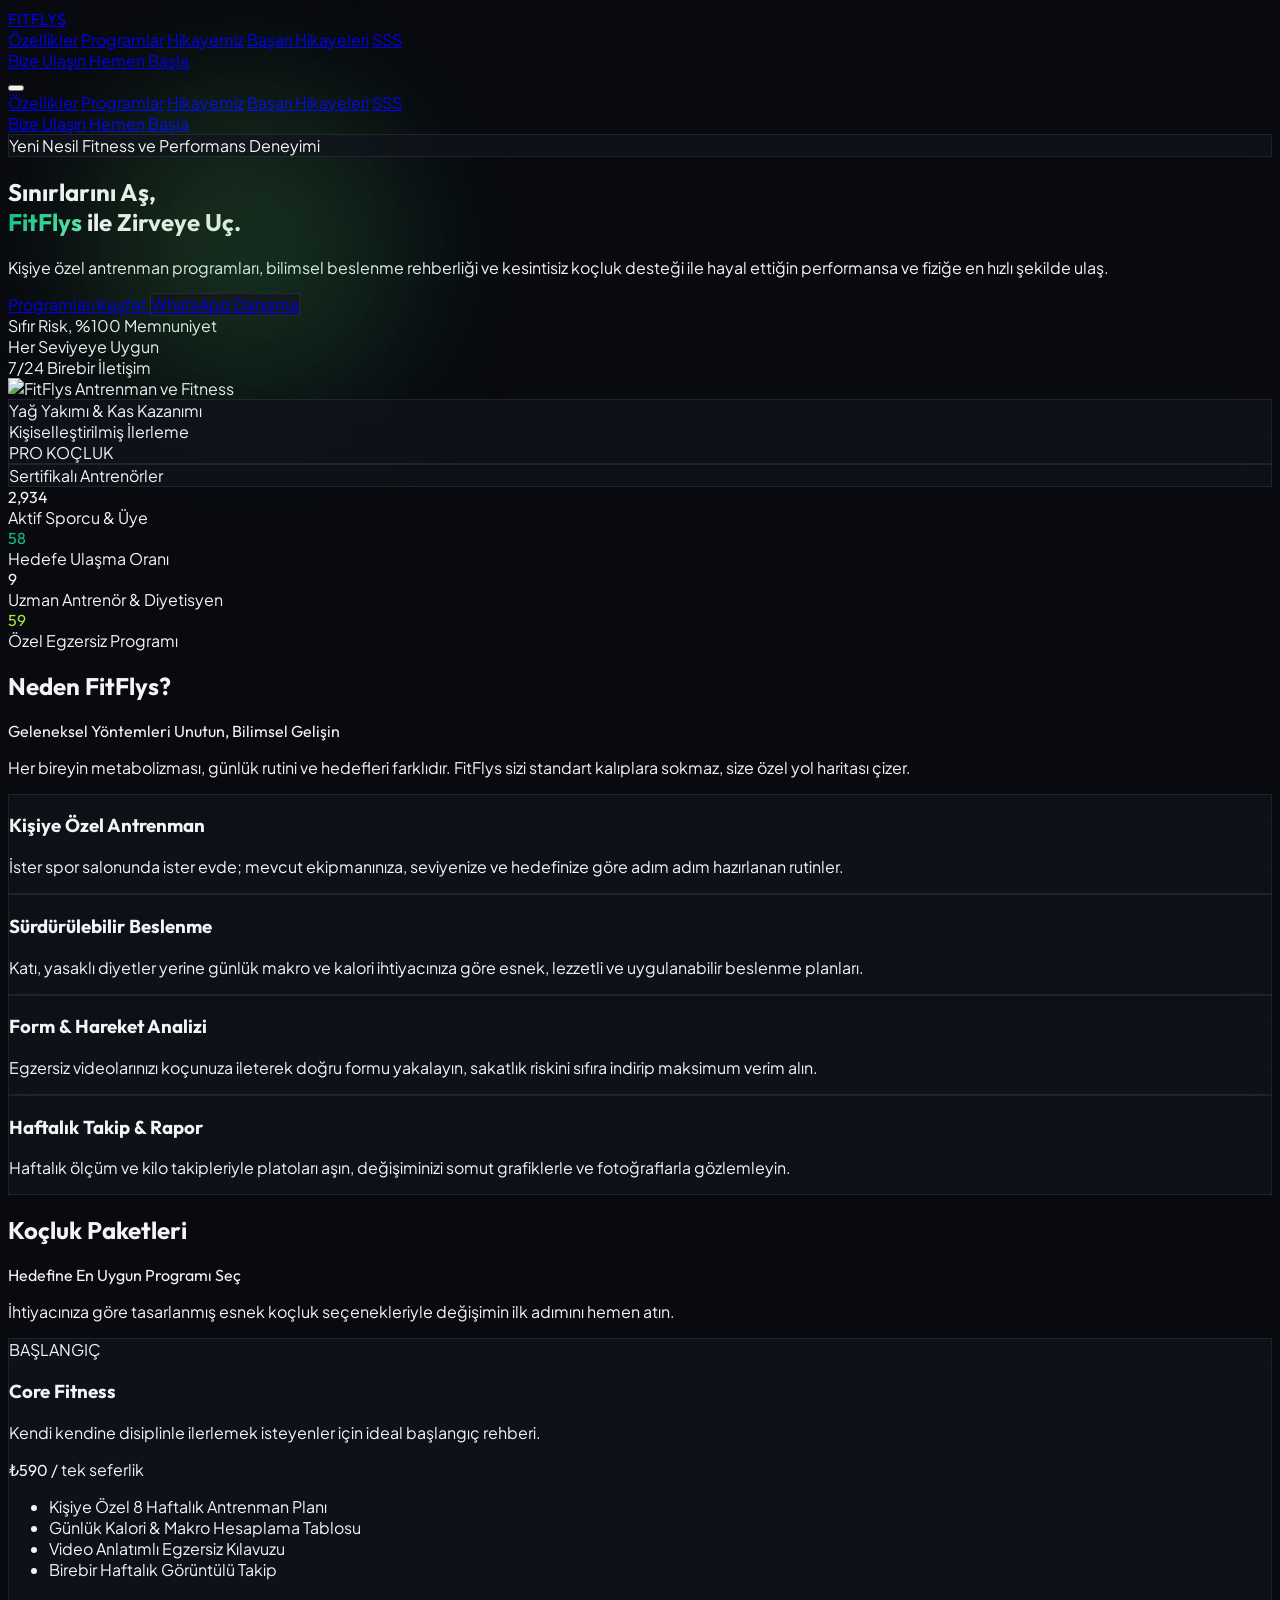
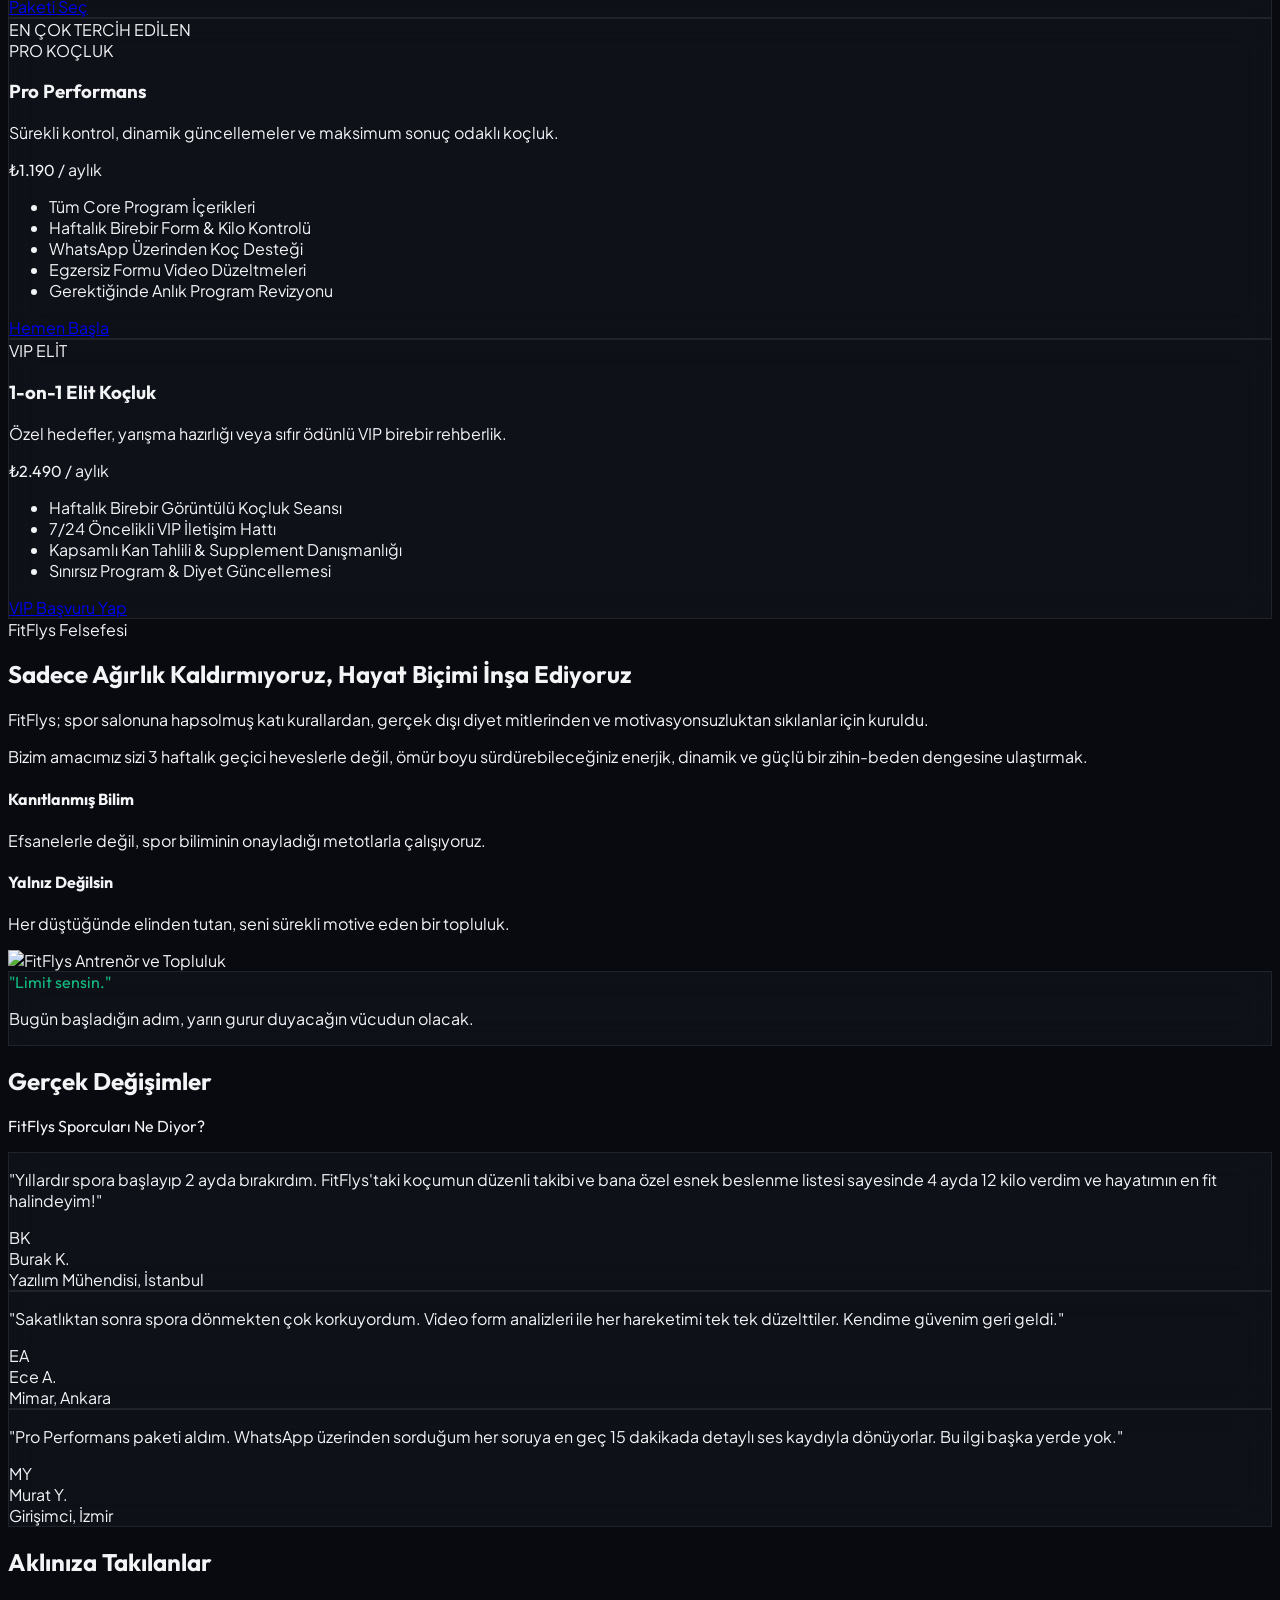
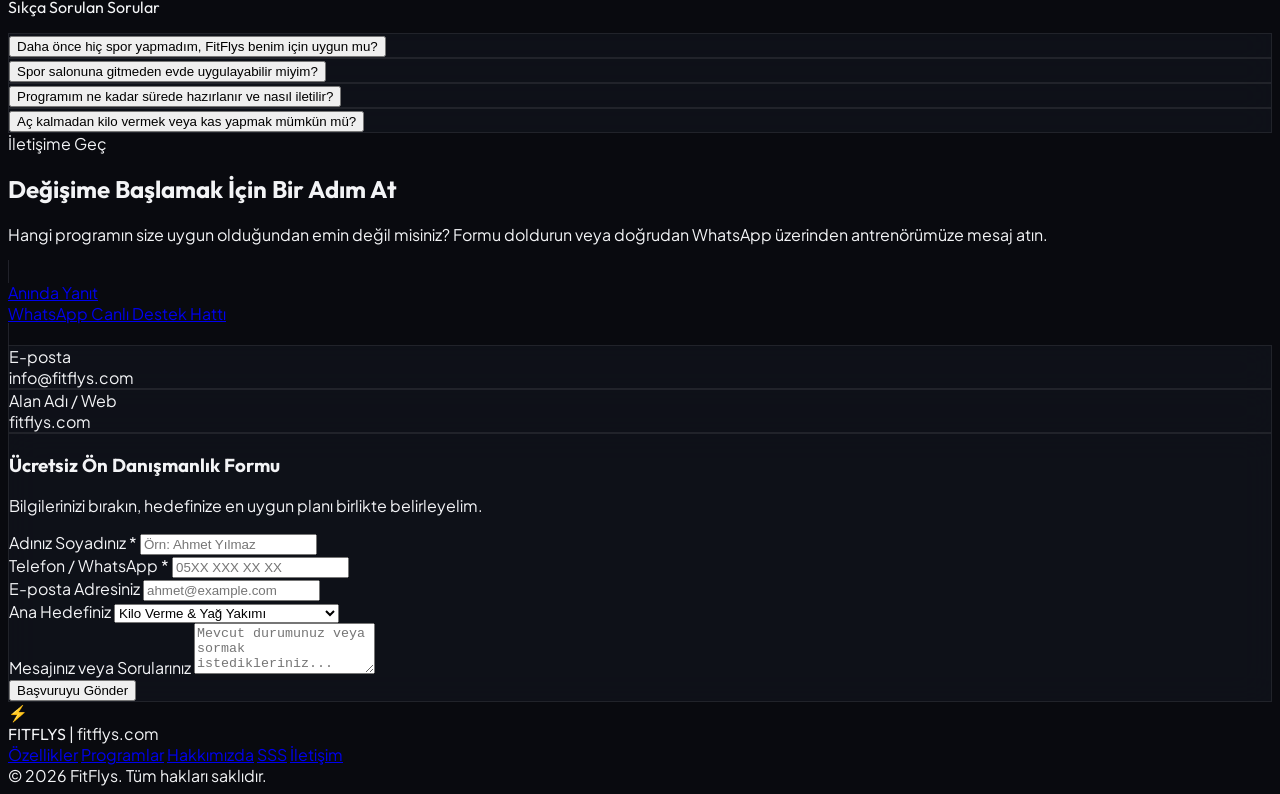
==== commit 68dc1f6f: "Add files via upload" ====
--- a/home.html
+++ b/home.html
@@ -1,13 +1,787 @@
-<!doctype html>
-<html lang="tr">
-  <head>
-    <meta charset="utf-8" />
-    <meta http-equiv="refresh" content="0; url=./index.html" />
-    <link rel="canonical" href="https://fitflys.com/" />
-    <title>FitFlys</title>
-  </head>
-  <body>
-    <p>FitFlys ürün tanıtım sayfasına yönlendiriliyorsunuz. <a href="./index.html">Devam et</a></p>
-    <script>window.location.replace('./index.html');</script>
-  </body>
+<!DOCTYPE html>
+<html lang="tr" class="scroll-smooth">
+<head>
+  <meta charset="UTF-8">
+  <meta name="viewport" content="width=device-width, initial-scale=1.0">
+  <title>FITFLYS | Sınırlarını Aş, Potansiyelini Keşfet</title>
+  <meta name="description" content="FitFlys ile kişiselleştirilmiş antrenman, bilimsel beslenme koçluğu ve üst düzey motivasyonla hayalindeki forma kavuş.">
+  
+  <!-- Favicon -->
+  <link rel="icon" href="data:image/svg+xml,<svg xmlns=%22http://www.w3.org/2000/svg%22 viewBox=%220 0 100 100%22><text y=%22.9em%22 font-size=%2290%22>⚡</text></svg>">
+
+  <!-- Tailwind CSS CDN -->
+  <script src="https://cdn.tailwindcss.com"></script>
+  <script>
+    tailwind.config = {
+      theme: {
+        extend: {
+          colors: {
+            brand: {
+              dark: '#090a0f',
+              card: '#12141d',
+              border: '#27272a',
+              emerald: '#10b981',
+              lime: '#a3e635',
+            }
+          }
+        }
+      }
+    }
+  </script>
+
+  <!-- Lucide Icons -->
+  <script src="https://unpkg.com/lucide@latest"></script>
+
+  <!-- Custom Styles -->
+  <link rel="stylesheet" href="style.css">
+</head>
+<body class="bg-[#090a0f] text-zinc-100 selection:bg-emerald-500 selection:text-black">
+
+  <!-- Background Orbs for Ambient Glow -->
+  <div class="glow-orb-emerald top-10 left-1/4 -translate-x-1/2"></div>
+  <div class="glow-orb-lime top-96 right-10"></div>
+
+  <!-- NAVIGATION -->
+  <header id="navbar" class="fixed top-0 left-0 right-0 z-50 transition-all duration-300 py-6">
+    <div class="max-w-7xl mx-auto px-6 flex items-center justify-between">
+      <!-- Brand Logo -->
+      <a href="#" class="flex items-center gap-2.5 group">
+        <div class="w-10 h-10 rounded-xl bg-gradient-to-tr from-emerald-500 to-lime-400 flex items-center justify-center shadow-lg shadow-emerald-500/20 group-hover:scale-105 transition-transform">
+          <i data-lucide="zap" class="w-6 h-6 text-black fill-current"></i>
+        </div>
+        <div class="flex flex-col">
+          <span class="text-2xl font-black tracking-wider uppercase font-heading text-white">FIT<span class="text-emerald-400">FLYS</span></span>
+        </div>
+      </a>
+
+      <!-- Desktop Nav Links -->
+      <nav class="hidden md:flex items-center gap-8 text-sm font-medium text-zinc-300">
+        <a href="#ozellikler" class="hover:text-emerald-400 transition-colors">Özellikler</a>
+        <a href="#programlar" class="hover:text-emerald-400 transition-colors">Programlar</a>
+        <a href="#hakkimizda" class="hover:text-emerald-400 transition-colors">Hikayemiz</a>
+        <a href="#yorumlar" class="hover:text-emerald-400 transition-colors">Başarı Hikayeleri</a>
+        <a href="#sss" class="hover:text-emerald-400 transition-colors">SSS</a>
+      </nav>
+
+      <!-- Header CTA Buttons -->
+      <div class="hidden md:flex items-center gap-4">
+        <a href="#iletisim" class="px-5 py-2.5 rounded-full text-sm font-semibold bg-white/10 hover:bg-white/15 border border-white/10 transition-colors">
+          Bize Ulaşın
+        </a>
+        <a href="#programlar" class="btn-glow px-6 py-2.5 rounded-full text-sm font-bold bg-gradient-to-r from-emerald-400 to-lime-400 text-black shadow-lg shadow-emerald-500/20">
+          Hemen Başla
+        </a>
+      </div>
+
+      <!-- Mobile Menu Button -->
+      <button id="mobile-menu-btn" class="md:hidden p-2 rounded-lg bg-zinc-900 border border-zinc-800 text-zinc-300 focus:outline-none">
+        <i data-lucide="menu" class="w-6 h-6"></i>
+      </button>
+    </div>
+
+    <!-- Mobile Dropdown Menu -->
+    <div id="mobile-menu" class="hidden md:hidden px-6 pt-4 pb-6 bg-[#0c0e14]/95 backdrop-blur-xl border-b border-zinc-800">
+      <div class="flex flex-col gap-4 text-base font-medium">
+        <a href="#ozellikler" class="mobile-menu-link text-zinc-300 hover:text-emerald-400 py-1">Özellikler</a>
+        <a href="#programlar" class="mobile-menu-link text-zinc-300 hover:text-emerald-400 py-1">Programlar</a>
+        <a href="#hakkimizda" class="mobile-menu-link text-zinc-300 hover:text-emerald-400 py-1">Hikayemiz</a>
+        <a href="#yorumlar" class="mobile-menu-link text-zinc-300 hover:text-emerald-400 py-1">Başarı Hikayeleri</a>
+        <a href="#sss" class="mobile-menu-link text-zinc-300 hover:text-emerald-400 py-1">SSS</a>
+        <div class="pt-2 flex flex-col gap-2">
+          <a href="#iletisim" class="mobile-menu-link text-center py-2.5 rounded-xl text-sm font-semibold bg-white/10">Bize Ulaşın</a>
+          <a href="#programlar" class="mobile-menu-link text-center py-2.5 rounded-xl text-sm font-bold bg-emerald-400 text-black">Hemen Başla</a>
+        </div>
+      </div>
+    </div>
+  </header>
+
+  <!-- HERO SECTION -->
+  <section class="relative pt-36 pb-20 md:pt-44 md:pb-28 overflow-hidden">
+    <div class="max-w-7xl mx-auto px-6">
+      <div class="grid lg:grid-cols-12 gap-12 items-center">
+        
+        <!-- Hero Text -->
+        <div class="lg:col-span-7 text-center lg:text-left space-y-8 z-10">
+          <div class="inline-flex items-center gap-2 px-4 py-2 rounded-full glass-panel text-emerald-400 text-xs md:text-sm font-semibold uppercase tracking-wider">
+            <span class="w-2 h-2 rounded-full bg-emerald-400 animate-ping"></span>
+            Yeni Nesil Fitness ve Performans Deneyimi
+          </div>
+
+          <h1 class="text-4xl sm:text-5xl md:text-6xl xl:text-7xl font-black leading-[1.08] tracking-tight">
+            Sınırlarını Aş, <br>
+            <span class="gradient-text-emerald">FitFlys</span> ile Zirveye Uç.
+          </h1>
+
+          <p class="text-lg md:text-xl text-zinc-400 max-w-2xl mx-auto lg:mx-0 font-normal leading-relaxed">
+            Kişiye özel antrenman programları, bilimsel beslenme rehberliği ve kesintisiz koçluk desteği ile hayal ettiğin performansa ve fiziğe en hızlı şekilde ulaş.
+          </p>
+
+          <div class="flex flex-col sm:flex-row items-center justify-center lg:justify-start gap-4 pt-2">
+            <a href="#programlar" class="btn-glow w-full sm:w-auto px-8 py-4 rounded-full text-base font-bold bg-gradient-to-r from-emerald-400 to-lime-400 text-black flex items-center justify-center gap-2 shadow-xl shadow-emerald-500/20">
+              <span>Programları Keşfet</span>
+              <i data-lucide="arrow-right" class="w-5 h-5"></i>
+            </a>
+            <a href="https://wa.me/?text=Merhaba,%20FitFlys%20programları%20hakkında%20bilgi%20almak%20istiyorum." target="_blank" rel="noopener" class="w-full sm:w-auto px-8 py-4 rounded-full text-base font-semibold glass-panel hover:bg-white/10 transition-all flex items-center justify-center gap-2.5 text-zinc-200">
+              <i data-lucide="message-circle" class="w-5 h-5 text-emerald-400"></i>
+              <span>WhatsApp Danışma</span>
+            </a>
+          </div>
+
+          <!-- Social Proof Quick Badges -->
+          <div class="pt-6 flex flex-wrap items-center justify-center lg:justify-start gap-6 text-xs text-zinc-400">
+            <div class="flex items-center gap-2">
+              <i data-lucide="check-circle-2" class="w-4 h-4 text-emerald-400"></i>
+              <span>Sıfır Risk, %100 Memnuniyet</span>
+            </div>
+            <div class="flex items-center gap-2">
+              <i data-lucide="check-circle-2" class="w-4 h-4 text-emerald-400"></i>
+              <span>Her Seviyeye Uygun</span>
+            </div>
+            <div class="flex items-center gap-2">
+              <i data-lucide="check-circle-2" class="w-4 h-4 text-emerald-400"></i>
+              <span>7/24 Birebir İletişim</span>
+            </div>
+          </div>
+        </div>
+
+        <!-- Hero Visual / Cards -->
+        <div class="lg:col-span-5 relative">
+          <div class="relative mx-auto max-w-md lg:max-w-none">
+            <!-- Hero Image with Glow -->
+            <div class="relative rounded-3xl overflow-hidden border border-white/10 shadow-2xl group">
+              <img 
+                src="https://images.unsplash.com/photo-1517838277536-f5f99be501cd?auto=format&fit=crop&w=1000&q=80" 
+                alt="FitFlys Antrenman ve Fitness" 
+                class="w-full h-[480px] object-cover object-center group-hover:scale-105 transition-transform duration-700"
+              />
+              <div class="absolute inset-0 bg-gradient-to-t from-[#090a0f] via-transparent to-transparent"></div>
+              
+              <!-- Floating Highlight Badge 1 -->
+              <div class="absolute bottom-6 left-6 right-6 glass-panel p-4 rounded-2xl border border-white/15 flex items-center justify-between shadow-xl">
+                <div class="flex items-center gap-3">
+                  <div class="w-12 h-12 rounded-xl bg-emerald-500/20 text-emerald-400 flex items-center justify-center">
+                    <i data-lucide="flame" class="w-6 h-6"></i>
+                  </div>
+                  <div>
+                    <div class="text-sm font-bold text-white">Yağ Yakımı & Kas Kazanımı</div>
+                    <div class="text-xs text-zinc-400">Kişiselleştirilmiş İlerleme</div>
+                  </div>
+                </div>
+                <div class="text-right">
+                  <span class="text-xs font-bold text-emerald-400 px-2 py-1 rounded bg-emerald-500/10">PRO KOÇLUK</span>
+                </div>
+              </div>
+            </div>
+
+            <!-- Floating Mini Badge -->
+            <div class="absolute -top-6 -right-4 glass-panel px-4 py-3 rounded-2xl shadow-xl border border-emerald-500/30 flex items-center gap-2.5 hidden sm:flex">
+              <i data-lucide="award" class="w-5 h-5 text-lime-400"></i>
+              <span class="text-xs font-bold text-zinc-100">Sertifikalı Antrenörler</span>
+            </div>
+          </div>
+        </div>
+
+      </div>
+    </div>
+  </section>
+
+  <!-- LIVE STATS STRIP -->
+  <section id="stats-section" class="py-12 border-y border-white/5 bg-[#0e1017]">
+    <div class="max-w-7xl mx-auto px-6">
+      <div class="grid grid-cols-2 md:grid-cols-4 gap-8 text-center">
+        <div class="space-y-1">
+          <div class="text-3xl md:text-5xl font-extrabold font-heading text-white">
+            <span class="counter-val" data-target="5000" data-suffix="+">0</span>
+          </div>
+          <div class="text-xs md:text-sm text-zinc-400 uppercase tracking-wider font-medium">Aktif Sporcu & Üye</div>
+        </div>
+        <div class="space-y-1">
+          <div class="text-3xl md:text-5xl font-extrabold font-heading gradient-text-emerald">
+            <span class="counter-val" data-target="98" data-suffix="%">0</span>
+          </div>
+          <div class="text-xs md:text-sm text-zinc-400 uppercase tracking-wider font-medium">Hedefe Ulaşma Oranı</div>
+        </div>
+        <div class="space-y-1">
+          <div class="text-3xl md:text-5xl font-extrabold font-heading text-white">
+            <span class="counter-val" data-target="15" data-suffix="+">0</span>
+          </div>
+          <div class="text-xs md:text-sm text-zinc-400 uppercase tracking-wider font-medium">Uzman Antrenör & Diyetisyen</div>
+        </div>
+        <div class="space-y-1">
+          <div class="text-3xl md:text-5xl font-extrabold font-heading gradient-text-lime">
+            <span class="counter-val" data-target="100" data-suffix="+">0</span>
+          </div>
+          <div class="text-xs md:text-sm text-zinc-400 uppercase tracking-wider font-medium">Özel Egzersiz Programı</div>
+        </div>
+      </div>
+    </div>
+  </section>
+
+  <!-- FEATURES / ÖZELLİKLER -->
+  <section id="ozellikler" class="py-24 relative">
+    <div class="max-w-7xl mx-auto px-6">
+      
+      <div class="text-center max-w-3xl mx-auto space-y-4 mb-16">
+        <h2 class="text-xs md:text-sm font-bold tracking-widest text-emerald-400 uppercase">Neden FitFlys?</h2>
+        <p class="text-3xl md:text-5xl font-extrabold tracking-tight font-heading">
+          Geleneksel Yöntemleri Unutun, Bilimsel Gelişin
+        </p>
+        <p class="text-zinc-400 text-base md:text-lg">
+          Her bireyin metabolizması, günlük rutini ve hedefleri farklıdır. FitFlys sizi standart kalıplara sokmaz, size özel yol haritası çizer.
+        </p>
+      </div>
+
+      <div class="grid md:grid-cols-2 lg:grid-cols-4 gap-6">
+        
+        <!-- Feature 1 -->
+        <div class="glass-panel glass-panel-hover p-8 rounded-3xl space-y-4">
+          <div class="w-14 h-14 rounded-2xl bg-emerald-500/10 text-emerald-400 flex items-center justify-center mb-6">
+            <i data-lucide="dumbbell" class="w-7 h-7"></i>
+          </div>
+          <h3 class="text-xl font-bold text-white">Kişiye Özel Antrenman</h3>
+          <p class="text-zinc-400 text-sm leading-relaxed">
+            İster spor salonunda ister evde; mevcut ekipmanınıza, seviyenize ve hedefinize göre adım adım hazırlanan rutinler.
+          </p>
+        </div>
+
+        <!-- Feature 2 -->
+        <div class="glass-panel glass-panel-hover p-8 rounded-3xl space-y-4">
+          <div class="w-14 h-14 rounded-2xl bg-lime-500/10 text-lime-400 flex items-center justify-center mb-6">
+            <i data-lucide="apple" class="w-7 h-7"></i>
+          </div>
+          <h3 class="text-xl font-bold text-white">Sürdürülebilir Beslenme</h3>
+          <p class="text-zinc-400 text-sm leading-relaxed">
+            Katı, yasaklı diyetler yerine günlük makro ve kalori ihtiyacınıza göre esnek, lezzetli ve uygulanabilir beslenme planları.
+          </p>
+        </div>
+
+        <!-- Feature 3 -->
+        <div class="glass-panel glass-panel-hover p-8 rounded-3xl space-y-4">
+          <div class="w-14 h-14 rounded-2xl bg-emerald-500/10 text-emerald-400 flex items-center justify-center mb-6">
+            <i data-lucide="heart-pulse" class="w-7 h-7"></i>
+          </div>
+          <h3 class="text-xl font-bold text-white">Form & Hareket Analizi</h3>
+          <p class="text-zinc-400 text-sm leading-relaxed">
+            Egzersiz videolarınızı koçunuza ileterek doğru formu yakalayın, sakatlık riskini sıfıra indirip maksimum verim alın.
+          </p>
+        </div>
+
+        <!-- Feature 4 -->
+        <div class="glass-panel glass-panel-hover p-8 rounded-3xl space-y-4">
+          <div class="w-14 h-14 rounded-2xl bg-lime-500/10 text-lime-400 flex items-center justify-center mb-6">
+            <i data-lucide="line-chart" class="w-7 h-7"></i>
+          </div>
+          <h3 class="text-xl font-bold text-white">Haftalık Takip & Rapor</h3>
+          <p class="text-zinc-400 text-sm leading-relaxed">
+            Haftalık ölçüm ve kilo takipleriyle platoları aşın, değişiminizi somut grafiklerle ve fotoğraflarla gözlemleyin.
+          </p>
+        </div>
+
+      </div>
+    </div>
+  </section>
+
+  <!-- PROGRAMLAR & FİYATLANDIRMA -->
+  <section id="programlar" class="py-24 bg-[#0a0c13] relative">
+    <div class="max-w-7xl mx-auto px-6">
+      
+      <div class="text-center max-w-3xl mx-auto space-y-4 mb-16">
+        <h2 class="text-xs md:text-sm font-bold tracking-widest text-emerald-400 uppercase">Koçluk Paketleri</h2>
+        <p class="text-3xl md:text-5xl font-extrabold tracking-tight font-heading">
+          Hedefine En Uygun Programı Seç
+        </p>
+        <p class="text-zinc-400 text-base md:text-lg">
+          İhtiyacınıza göre tasarlanmış esnek koçluk seçenekleriyle değişimin ilk adımını hemen atın.
+        </p>
+      </div>
+
+      <div class="grid lg:grid-cols-3 gap-8 items-stretch">
+        
+        <!-- Tier 1: Başlangıç Core -->
+        <div class="glass-panel p-8 rounded-3xl flex flex-col justify-between border border-white/5 relative">
+          <div class="space-y-6">
+            <div>
+              <span class="text-xs font-semibold px-3 py-1 rounded-full bg-zinc-800 text-zinc-300">BAŞLANGIÇ</span>
+              <h3 class="text-2xl font-bold text-white mt-3">Core Fitness</h3>
+              <p class="text-zinc-400 text-sm mt-1">Kendi kendine disiplinle ilerlemek isteyenler için ideal başlangıç rehberi.</p>
+            </div>
+
+            <div class="py-4 border-y border-white/5">
+              <div class="flex items-baseline gap-1">
+                <span class="text-4xl font-black text-white font-heading">₺590</span>
+                <span class="text-zinc-400 text-sm">/ tek seferlik</span>
+              </div>
+            </div>
+
+            <ul class="space-y-3.5 text-sm text-zinc-300">
+              <li class="flex items-center gap-3">
+                <i data-lucide="check" class="w-5 h-5 text-emerald-400 shrink-0"></i>
+                <span>Kişiye Özel 8 Haftalık Antrenman Planı</span>
+              </li>
+              <li class="flex items-center gap-3">
+                <i data-lucide="check" class="w-5 h-5 text-emerald-400 shrink-0"></i>
+                <span>Günlük Kalori & Makro Hesaplama Tablosu</span>
+              </li>
+              <li class="flex items-center gap-3">
+                <i data-lucide="check" class="w-5 h-5 text-emerald-400 shrink-0"></i>
+                <span>Video Anlatımlı Egzersiz Kılavuzu</span>
+              </li>
+              <li class="flex items-center gap-3 text-zinc-500">
+                <i data-lucide="x" class="w-5 h-5 shrink-0"></i>
+                <span>Birebir Haftalık Görüntülü Takip</span>
+              </li>
+            </ul>
+          </div>
+
+          <div class="pt-8">
+            <a href="#iletisim" class="w-full block text-center py-3.5 rounded-2xl text-sm font-bold bg-white/10 hover:bg-white/15 transition-all text-white border border-white/10">
+              Paketi Seç
+            </a>
+          </div>
+        </div>
+
+        <!-- Tier 2: Pro Performans (Highlighted) -->
+        <div class="glass-panel p-8 rounded-3xl flex flex-col justify-between border-2 border-emerald-500/60 relative bg-gradient-to-b from-emerald-950/20 to-[#12141d] shadow-2xl shadow-emerald-500/10 scale-105">
+          <div class="absolute -top-3.5 left-1/2 -translate-x-1/2 px-4 py-1 rounded-full bg-gradient-to-r from-emerald-400 to-lime-400 text-black text-xs font-black tracking-wider uppercase shadow-md">
+            EN ÇOK TERCİH EDİLEN
+          </div>
+
+          <div class="space-y-6">
+            <div>
+              <span class="text-xs font-semibold px-3 py-1 rounded-full bg-emerald-500/20 text-emerald-400">PRO KOÇLUK</span>
+              <h3 class="text-2xl font-bold text-white mt-3">Pro Performans</h3>
+              <p class="text-zinc-400 text-sm mt-1">Sürekli kontrol, dinamik güncellemeler ve maksimum sonuç odaklı koçluk.</p>
+            </div>
+
+            <div class="py-4 border-y border-white/10">
+              <div class="flex items-baseline gap-1">
+                <span class="text-4xl font-black text-white font-heading">₺1.190</span>
+                <span class="text-zinc-400 text-sm">/ aylık</span>
+              </div>
+            </div>
+
+            <ul class="space-y-3.5 text-sm text-zinc-300">
+              <li class="flex items-center gap-3">
+                <i data-lucide="check" class="w-5 h-5 text-emerald-400 shrink-0"></i>
+                <span>Tüm Core Program İçerikleri</span>
+              </li>
+              <li class="flex items-center gap-3">
+                <i data-lucide="check" class="w-5 h-5 text-emerald-400 shrink-0"></i>
+                <span>Haftalık Birebir Form & Kilo Kontrolü</span>
+              </li>
+              <li class="flex items-center gap-3">
+                <i data-lucide="check" class="w-5 h-5 text-emerald-400 shrink-0"></i>
+                <span>WhatsApp Üzerinden Koç Desteği</span>
+              </li>
+              <li class="flex items-center gap-3">
+                <i data-lucide="check" class="w-5 h-5 text-emerald-400 shrink-0"></i>
+                <span>Egzersiz Formu Video Düzeltmeleri</span>
+              </li>
+              <li class="flex items-center gap-3">
+                <i data-lucide="check" class="w-5 h-5 text-emerald-400 shrink-0"></i>
+                <span>Gerektiğinde Anlık Program Revizyonu</span>
+              </li>
+            </ul>
+          </div>
+
+          <div class="pt-8">
+            <a href="#iletisim" class="btn-glow w-full block text-center py-3.5 rounded-2xl text-sm font-bold bg-gradient-to-r from-emerald-400 to-lime-400 text-black shadow-lg shadow-emerald-500/20">
+              Hemen Başla
+            </a>
+          </div>
+        </div>
+
+        <!-- Tier 3: VIP Elit -->
+        <div class="glass-panel p-8 rounded-3xl flex flex-col justify-between border border-white/5 relative">
+          <div class="space-y-6">
+            <div>
+              <span class="text-xs font-semibold px-3 py-1 rounded-full bg-zinc-800 text-zinc-300">VIP ELİT</span>
+              <h3 class="text-2xl font-bold text-white mt-3">1-on-1 Elit Koçluk</h3>
+              <p class="text-zinc-400 text-sm mt-1">Özel hedefler, yarışma hazırlığı veya sıfır ödünlü VIP birebir rehberlik.</p>
+            </div>
+
+            <div class="py-4 border-y border-white/5">
+              <div class="flex items-baseline gap-1">
+                <span class="text-4xl font-black text-white font-heading">₺2.490</span>
+                <span class="text-zinc-400 text-sm">/ aylık</span>
+              </div>
+            </div>
+
+            <ul class="space-y-3.5 text-sm text-zinc-300">
+              <li class="flex items-center gap-3">
+                <i data-lucide="check" class="w-5 h-5 text-emerald-400 shrink-0"></i>
+                <span>Haftalık Birebir Görüntülü Koçluk Seansı</span>
+              </li>
+              <li class="flex items-center gap-3">
+                <i data-lucide="check" class="w-5 h-5 text-emerald-400 shrink-0"></i>
+                <span>7/24 Öncelikli VIP İletişim Hattı</span>
+              </li>
+              <li class="flex items-center gap-3">
+                <i data-lucide="check" class="w-5 h-5 text-emerald-400 shrink-0"></i>
+                <span>Kapsamlı Kan Tahlili & Supplement Danışmanlığı</span>
+              </li>
+              <li class="flex items-center gap-3">
+                <i data-lucide="check" class="w-5 h-5 text-emerald-400 shrink-0"></i>
+                <span>Sınırsız Program & Diyet Güncellemesi</span>
+              </li>
+            </ul>
+          </div>
+
+          <div class="pt-8">
+            <a href="#iletisim" class="w-full block text-center py-3.5 rounded-2xl text-sm font-bold bg-white/10 hover:bg-white/15 transition-all text-white border border-white/10">
+              VIP Başvuru Yap
+            </a>
+          </div>
+        </div>
+
+      </div>
+    </div>
+  </section>
+
+  <!-- ABOUT / HİKAYEMİZ -->
+  <section id="hakkimizda" class="py-24 relative overflow-hidden">
+    <div class="max-w-7xl mx-auto px-6">
+      <div class="grid lg:grid-cols-2 gap-16 items-center">
+        
+        <div class="space-y-6">
+          <div class="inline-flex items-center gap-2 px-3.5 py-1.5 rounded-full bg-emerald-500/10 text-emerald-400 text-xs font-bold uppercase tracking-wider">
+            FitFlys Felsefesi
+          </div>
+          <h2 class="text-3xl md:text-5xl font-extrabold tracking-tight font-heading leading-tight">
+            Sadece Ağırlık Kaldırmıyoruz, Hayat Biçimi İnşa Ediyoruz
+          </h2>
+          <p class="text-zinc-400 leading-relaxed">
+            FitFlys; spor salonuna hapsolmuş katı kurallardan, gerçek dışı diyet mitlerinden ve motivasyonsuzluktan sıkılanlar için kuruldu. 
+          </p>
+          <p class="text-zinc-400 leading-relaxed">
+            Bizim amacımız sizi 3 haftalık geçici heveslerle değil, ömür boyu sürdürebileceğiniz enerjik, dinamik ve güçlü bir zihin-beden dengesine ulaştırmak.
+          </p>
+
+          <div class="grid sm:grid-cols-2 gap-6 pt-4">
+            <div class="flex items-start gap-4">
+              <div class="w-10 h-10 rounded-xl bg-emerald-500/20 text-emerald-400 flex items-center justify-center shrink-0">
+                <i data-lucide="shield-check" class="w-5 h-5"></i>
+              </div>
+              <div>
+                <h4 class="font-bold text-white text-base">Kanıtlanmış Bilim</h4>
+                <p class="text-zinc-400 text-xs mt-1">Efsanelerle değil, spor biliminin onayladığı metotlarla çalışıyoruz.</p>
+              </div>
+            </div>
+
+            <div class="flex items-start gap-4">
+              <div class="w-10 h-10 rounded-xl bg-lime-500/20 text-lime-400 flex items-center justify-center shrink-0">
+                <i data-lucide="users" class="w-5 h-5"></i>
+              </div>
+              <div>
+                <h4 class="font-bold text-white text-base">Yalnız Değilsin</h4>
+                <p class="text-zinc-400 text-xs mt-1">Her düştüğünde elinden tutan, seni sürekli motive eden bir topluluk.</p>
+              </div>
+            </div>
+          </div>
+        </div>
+
+        <div class="relative">
+          <div class="rounded-3xl overflow-hidden border border-white/10 shadow-2xl">
+            <img 
+              src="https://images.unsplash.com/photo-1534438327276-14e5300c3a48?auto=format&fit=crop&w=1000&q=80" 
+              alt="FitFlys Antrenör ve Topluluk" 
+              class="w-full h-[450px] object-cover"
+            />
+          </div>
+          <div class="absolute -bottom-6 -left-6 glass-panel p-6 rounded-2xl border border-white/15 max-w-xs shadow-2xl hidden sm:block">
+            <div class="text-2xl font-black gradient-text-emerald font-heading">"Limit sensin."</div>
+            <p class="text-zinc-400 text-xs mt-2">Bugün başladığın adım, yarın gurur duyacağın vücudun olacak.</p>
+          </div>
+        </div>
+
+      </div>
+    </div>
+  </section>
+
+  <!-- TESTIMONIALS / BAŞARI HİKAYELERİ -->
+  <section id="yorumlar" class="py-24 bg-[#0a0c13] border-t border-white/5">
+    <div class="max-w-7xl mx-auto px-6">
+      
+      <div class="text-center max-w-3xl mx-auto space-y-4 mb-16">
+        <h2 class="text-xs md:text-sm font-bold tracking-widest text-emerald-400 uppercase">Gerçek Değişimler</h2>
+        <p class="text-3xl md:text-5xl font-extrabold tracking-tight font-heading">
+          FitFlys Sporcuları Ne Diyor?
+        </p>
+      </div>
+
+      <div class="grid md:grid-cols-3 gap-8">
+        
+        <!-- Review 1 -->
+        <div class="glass-panel p-8 rounded-3xl space-y-4 border border-white/5">
+          <div class="flex items-center gap-1 text-emerald-400">
+            <i data-lucide="star" class="w-4 h-4 fill-current"></i>
+            <i data-lucide="star" class="w-4 h-4 fill-current"></i>
+            <i data-lucide="star" class="w-4 h-4 fill-current"></i>
+            <i data-lucide="star" class="w-4 h-4 fill-current"></i>
+            <i data-lucide="star" class="w-4 h-4 fill-current"></i>
+          </div>
+          <p class="text-zinc-300 text-sm italic leading-relaxed">
+            "Yıllardır spora başlayıp 2 ayda bırakırdım. FitFlys'taki koçumun düzenli takibi ve bana özel esnek beslenme listesi sayesinde 4 ayda 12 kilo verdim ve hayatımın en fit halindeyim!"
+          </p>
+          <div class="flex items-center gap-3 pt-2">
+            <div class="w-10 h-10 rounded-full bg-zinc-800 flex items-center justify-center font-bold text-white text-sm">
+              BK
+            </div>
+            <div>
+              <div class="font-bold text-white text-sm">Burak K.</div>
+              <div class="text-xs text-zinc-500">Yazılım Mühendisi, İstanbul</div>
+            </div>
+          </div>
+        </div>
+
+        <!-- Review 2 -->
+        <div class="glass-panel p-8 rounded-3xl space-y-4 border border-white/5">
+          <div class="flex items-center gap-1 text-emerald-400">
+            <i data-lucide="star" class="w-4 h-4 fill-current"></i>
+            <i data-lucide="star" class="w-4 h-4 fill-current"></i>
+            <i data-lucide="star" class="w-4 h-4 fill-current"></i>
+            <i data-lucide="star" class="w-4 h-4 fill-current"></i>
+            <i data-lucide="star" class="w-4 h-4 fill-current"></i>
+          </div>
+          <p class="text-zinc-300 text-sm italic leading-relaxed">
+            "Sakatlıktan sonra spora dönmekten çok korkuyordum. Video form analizleri ile her hareketimi tek tek düzelttiler. Kendime güvenim geri geldi."
+          </p>
+          <div class="flex items-center gap-3 pt-2">
+            <div class="w-10 h-10 rounded-full bg-zinc-800 flex items-center justify-center font-bold text-white text-sm">
+              EA
+            </div>
+            <div>
+              <div class="font-bold text-white text-sm">Ece A.</div>
+              <div class="text-xs text-zinc-500">Mimar, Ankara</div>
+            </div>
+          </div>
+        </div>
+
+        <!-- Review 3 -->
+        <div class="glass-panel p-8 rounded-3xl space-y-4 border border-white/5">
+          <div class="flex items-center gap-1 text-emerald-400">
+            <i data-lucide="star" class="w-4 h-4 fill-current"></i>
+            <i data-lucide="star" class="w-4 h-4 fill-current"></i>
+            <i data-lucide="star" class="w-4 h-4 fill-current"></i>
+            <i data-lucide="star" class="w-4 h-4 fill-current"></i>
+            <i data-lucide="star" class="w-4 h-4 fill-current"></i>
+          </div>
+          <p class="text-zinc-300 text-sm italic leading-relaxed">
+            "Pro Performans paketi aldım. WhatsApp üzerinden sorduğum her soruya en geç 15 dakikada detaylı ses kaydıyla dönüyorlar. Bu ilgi başka yerde yok."
+          </p>
+          <div class="flex items-center gap-3 pt-2">
+            <div class="w-10 h-10 rounded-full bg-zinc-800 flex items-center justify-center font-bold text-white text-sm">
+              MY
+            </div>
+            <div>
+              <div class="font-bold text-white text-sm">Murat Y.</div>
+              <div class="text-xs text-zinc-500">Girişimci, İzmir</div>
+            </div>
+          </div>
+        </div>
+
+      </div>
+    </div>
+  </section>
+
+  <!-- FAQ / SIKÇA SORULAN SORULAR -->
+  <section id="sss" class="py-24 relative">
+    <div class="max-w-4xl mx-auto px-6">
+      
+      <div class="text-center space-y-4 mb-16">
+        <h2 class="text-xs md:text-sm font-bold tracking-widest text-emerald-400 uppercase">Aklınıza Takılanlar</h2>
+        <p class="text-3xl md:text-5xl font-extrabold tracking-tight font-heading">
+          Sıkça Sorulan Sorular
+        </p>
+      </div>
+
+      <div class="space-y-4">
+        
+        <!-- Accordion Item 1 -->
+        <div class="glass-panel rounded-2xl border border-white/5 overflow-hidden">
+          <button class="accordion-btn w-full p-6 text-left flex items-center justify-between font-bold text-base md:text-lg text-white hover:text-emerald-400 transition-colors">
+            <span>Daha önce hiç spor yapmadım, FitFlys benim için uygun mu?</span>
+            <i data-lucide="chevron-down" class="accordion-icon w-5 h-5 text-zinc-400 transition-transform duration-300"></i>
+          </button>
+          <div class="accordion-content px-6 pb-6 text-zinc-400 text-sm leading-relaxed">
+            Kesinlikle evet! Üyelerimizin önemli bir kısmı sıfırdan başlayanlardan oluşuyor. Programınız tamamen mevcut fitness seviyenize, vücut yapınıza ve kondisyonunuza göre en temelden başlayarak hazırlanır.
+          </div>
+        </div>
+
+        <!-- Accordion Item 2 -->
+        <div class="glass-panel rounded-2xl border border-white/5 overflow-hidden">
+          <button class="accordion-btn w-full p-6 text-left flex items-center justify-between font-bold text-base md:text-lg text-white hover:text-emerald-400 transition-colors">
+            <span>Spor salonuna gitmeden evde uygulayabilir miyim?</span>
+            <i data-lucide="chevron-down" class="accordion-icon w-5 h-5 text-zinc-400 transition-transform duration-300"></i>
+          </button>
+          <div class="accordion-content px-6 pb-6 text-zinc-400 text-sm leading-relaxed">
+            Evet. Başvuru formunuzda nerede antrenman yapacağınızı (ev / salon) ve varsa mevcut ekipmanlarınızı (dambıl, direnç bandı vb.) soruyoruz. İster sadece kendi vücut ağırlığınızla ister tam donanımlı salonda çalışın; maksimum verim alacak program kurgulanır.
+          </div>
+        </div>
+
+        <!-- Accordion Item 3 -->
+        <div class="glass-panel rounded-2xl border border-white/5 overflow-hidden">
+          <button class="accordion-btn w-full p-6 text-left flex items-center justify-between font-bold text-base md:text-lg text-white hover:text-emerald-400 transition-colors">
+            <span>Programım ne kadar sürede hazırlanır ve nasıl iletilir?</span>
+            <i data-lucide="chevron-down" class="accordion-icon w-5 h-5 text-zinc-400 transition-transform duration-300"></i>
+          </button>
+          <div class="accordion-content px-6 pb-6 text-zinc-400 text-sm leading-relaxed">
+            Kayıt olduktan ve detaylı analiz formunuzu doldurduktan sonra, uzman koçlarımız verilerinizi inceleyerek 24-48 saat içerisinde kişisel planınızı hazırlar ve WhatsApp/E-posta üzerinden size ulaştırır.
+          </div>
+        </div>
+
+        <!-- Accordion Item 4 -->
+        <div class="glass-panel rounded-2xl border border-white/5 overflow-hidden">
+          <button class="accordion-btn w-full p-6 text-left flex items-center justify-between font-bold text-base md:text-lg text-white hover:text-emerald-400 transition-colors">
+            <span>Aç kalmadan kilo vermek veya kas yapmak mümkün mü?</span>
+            <i data-lucide="chevron-down" class="accordion-icon w-5 h-5 text-zinc-400 transition-transform duration-300"></i>
+          </button>
+          <div class="accordion-content px-6 pb-6 text-zinc-400 text-sm leading-relaxed">
+            FitFlys'ta katı, tek tip veya aç bırakan diyetler bulunmaz. Sağlıklı karbonhidrat, yeterli protein ve kaliteli yağ dengesiyle doya doya yiyerek, enerjinizi koruyarak forma girebilirsiniz.
+          </div>
+        </div>
+
+      </div>
+    </div>
+  </section>
+
+  <!-- CONTACT & WHATSAPP SECTION -->
+  <section id="iletisim" class="py-24 bg-[#0a0c13] relative border-t border-white/5">
+    <div class="max-w-7xl mx-auto px-6">
+      
+      <div class="grid lg:grid-cols-12 gap-12 items-center">
+        
+        <!-- Left Column: Direct Info -->
+        <div class="lg:col-span-5 space-y-8">
+          <div>
+            <div class="inline-flex items-center gap-2 px-3.5 py-1.5 rounded-full bg-emerald-500/10 text-emerald-400 text-xs font-bold uppercase tracking-wider mb-4">
+              İletişime Geç
+            </div>
+            <h2 class="text-3xl md:text-5xl font-extrabold tracking-tight font-heading leading-tight">
+              Değişime Başlamak İçin Bir Adım At
+            </h2>
+            <p class="text-zinc-400 text-sm md:text-base mt-4 leading-relaxed">
+              Hangi programın size uygun olduğundan emin değil misiniz? Formu doldurun veya doğrudan WhatsApp üzerinden antrenörümüze mesaj atın.
+            </p>
+          </div>
+
+          <div class="space-y-4">
+            <a href="https://wa.me/?text=Merhaba,%20FitFlys%20hakkında%20bilgi%20almak%20istiyorum." target="_blank" rel="noopener" class="flex items-center gap-4 p-4 rounded-2xl glass-panel glass-panel-hover border border-white/5">
+              <div class="w-12 h-12 rounded-xl bg-emerald-500/20 text-emerald-400 flex items-center justify-center shrink-0">
+                <i data-lucide="message-circle" class="w-6 h-6"></i>
+              </div>
+              <div>
+                <div class="text-xs text-zinc-400 font-medium">Anında Yanıt</div>
+                <div class="text-white font-bold">WhatsApp Canlı Destek Hattı</div>
+              </div>
+            </a>
+
+            <div class="flex items-center gap-4 p-4 rounded-2xl glass-panel border border-white/5">
+              <div class="w-12 h-12 rounded-xl bg-lime-500/20 text-lime-400 flex items-center justify-center shrink-0">
+                <i data-lucide="mail" class="w-6 h-6"></i>
+              </div>
+              <div>
+                <div class="text-xs text-zinc-400 font-medium">E-posta</div>
+                <div class="text-white font-bold">info@fitflys.com</div>
+              </div>
+            </div>
+
+            <div class="flex items-center gap-4 p-4 rounded-2xl glass-panel border border-white/5">
+              <div class="w-12 h-12 rounded-xl bg-zinc-800 text-zinc-300 flex items-center justify-center shrink-0">
+                <i data-lucide="globe" class="w-6 h-6"></i>
+              </div>
+              <div>
+                <div class="text-xs text-zinc-400 font-medium">Alan Adı / Web</div>
+                <div class="text-white font-bold">fitflys.com</div>
+              </div>
+            </div>
+          </div>
+        </div>
+
+        <!-- Right Column: Interactive Form -->
+        <div class="lg:col-span-7">
+          <div class="glass-panel p-8 md:p-10 rounded-3xl border border-white/10 relative">
+            <h3 class="text-2xl font-bold text-white mb-2">Ücretsiz Ön Danışmanlık Formu</h3>
+            <p class="text-zinc-400 text-sm mb-8">Bilgilerinizi bırakın, hedefinize en uygun planı birlikte belirleyelim.</p>
+
+            <form id="contact-form" class="space-y-5">
+              <div class="grid sm:grid-cols-2 gap-5">
+                <div>
+                  <label class="block text-xs font-semibold text-zinc-300 uppercase tracking-wider mb-2" for="form-name">Adınız Soyadınız *</label>
+                  <input type="text" id="form-name" required placeholder="Örn: Ahmet Yılmaz" class="w-full px-4 py-3 rounded-xl bg-zinc-900/80 border border-zinc-700 text-white placeholder-zinc-500 focus:outline-none focus:border-emerald-400 transition-colors text-sm">
+                </div>
+                <div>
+                  <label class="block text-xs font-semibold text-zinc-300 uppercase tracking-wider mb-2" for="form-phone">Telefon / WhatsApp *</label>
+                  <input type="tel" id="form-phone" required placeholder="05XX XXX XX XX" class="w-full px-4 py-3 rounded-xl bg-zinc-900/80 border border-zinc-700 text-white placeholder-zinc-500 focus:outline-none focus:border-emerald-400 transition-colors text-sm">
+                </div>
+              </div>
+
+              <div class="grid sm:grid-cols-2 gap-5">
+                <div>
+                  <label class="block text-xs font-semibold text-zinc-300 uppercase tracking-wider mb-2" for="form-email">E-posta Adresiniz</label>
+                  <input type="email" id="form-email" placeholder="ahmet@example.com" class="w-full px-4 py-3 rounded-xl bg-zinc-900/80 border border-zinc-700 text-white placeholder-zinc-500 focus:outline-none focus:border-emerald-400 transition-colors text-sm">
+                </div>
+                <div>
+                  <label class="block text-xs font-semibold text-zinc-300 uppercase tracking-wider mb-2" for="form-goal">Ana Hedefiniz</label>
+                  <select id="form-goal" class="w-full px-4 py-3 rounded-xl bg-zinc-900/80 border border-zinc-700 text-white placeholder-zinc-500 focus:outline-none focus:border-emerald-400 transition-colors text-sm">
+                    <option value="kilo-verme">Kilo Verme & Yağ Yakımı</option>
+                    <option value="kas-kazanma">Kas Kazanımı & Hacim</option>
+                    <option value="kondisyon">Kondisyon & Güç Artışı</option>
+                    <option value="durus-saglik">Postür Düzeltme & Sağlıklı Yaşam</option>
+                  </select>
+                </div>
+              </div>
+
+              <div>
+                <label class="block text-xs font-semibold text-zinc-300 uppercase tracking-wider mb-2" for="form-message">Mesajınız veya Sorularınız</label>
+                <textarea id="form-message" rows="3" placeholder="Mevcut durumunuz veya sormak istedikleriniz..." class="w-full px-4 py-3 rounded-xl bg-zinc-900/80 border border-zinc-700 text-white placeholder-zinc-500 focus:outline-none focus:border-emerald-400 transition-colors text-sm"></textarea>
+              </div>
+
+              <button type="submit" class="btn-glow w-full py-4 rounded-xl text-base font-bold bg-gradient-to-r from-emerald-400 to-lime-400 text-black shadow-lg shadow-emerald-500/20 transition-all flex items-center justify-center gap-2">
+                <span>Başvuruyu Gönder</span>
+                <i data-lucide="send" class="w-5 h-5"></i>
+              </button>
+            </form>
+          </div>
+        </div>
+
+      </div>
+    </div>
+  </section>
+
+  <!-- FOOTER -->
+  <footer class="py-12 border-t border-white/10 bg-[#07080c] text-zinc-400 text-sm">
+    <div class="max-w-7xl mx-auto px-6 flex flex-col md:flex-row items-center justify-between gap-6">
+      
+      <div class="flex items-center gap-3">
+        <div class="w-8 h-8 rounded-lg bg-emerald-500 flex items-center justify-center text-black font-black">
+          ⚡
+        </div>
+        <span class="text-lg font-black tracking-wider uppercase font-heading text-white">FIT<span class="text-emerald-400">FLYS</span></span>
+        <span class="text-xs text-zinc-500 ml-2">| fitflys.com</span>
+      </div>
+
+      <div class="flex items-center gap-6 text-xs text-zinc-400">
+        <a href="#ozellikler" class="hover:text-emerald-400 transition-colors">Özellikler</a>
+        <a href="#programlar" class="hover:text-emerald-400 transition-colors">Programlar</a>
+        <a href="#hakkimizda" class="hover:text-emerald-400 transition-colors">Hakkımızda</a>
+        <a href="#sss" class="hover:text-emerald-400 transition-colors">SSS</a>
+        <a href="#iletisim" class="hover:text-emerald-400 transition-colors">İletişim</a>
+      </div>
+
+      <div class="text-xs text-zinc-500 text-center md:text-right">
+        &copy; 2026 FitFlys. Tüm hakları saklıdır.
+      </div>
+    </div>
+  </footer>
+
+  <!-- Interactive Feedback Toast -->
+  <div id="toast" class="flex items-center gap-3">
+    <i data-lucide="check-circle" class="w-6 h-6 text-emerald-400 shrink-0"></i>
+    <span id="toast-message" class="text-sm font-medium"></span>
+  </div>
+
+  <!-- Custom Script -->
+  <script src="script.js"></script>
+</body>
 </html>
--- a/style.css
+++ b/style.css
@@ -0,0 +1,138 @@
+/* Custom Styles for FitFlys */
+@import url('https://fonts.googleapis.com/css2?family=Outfit:wght@300;400;500;600;700;800;900&family=Plus+Jakarta+Sans:wght@400;500;600;700&display=swap');
+
+:root {
+  --font-heading: 'Outfit', sans-serif;
+  --font-body: 'Plus Jakarta Sans', sans-serif;
+}
+
+body {
+  font-family: var(--font-body);
+  background-color: #090a0f;
+  color: #f3f4f6;
+  overflow-x: hidden;
+  scroll-behavior: smooth;
+}
+
+h1, h2, h3, h4, h5, h6, .font-heading {
+  font-family: var(--font-heading);
+}
+
+/* Custom Scrollbar */
+::-webkit-scrollbar {
+  width: 8px;
+}
+::-webkit-scrollbar-track {
+  background: #0d0f15;
+}
+::-webkit-scrollbar-thumb {
+  background: #27272a;
+  border-radius: 4px;
+}
+::-webkit-scrollbar-thumb:hover {
+  background: #10b981;
+}
+
+/* Gradient Text */
+.gradient-text-emerald {
+  background: linear-gradient(135deg, #10b981 0%, #34d399 50%, #6ee7b7 100%);
+  -webkit-background-clip: text;
+  -webkit-text-fill-color: transparent;
+}
+
+.gradient-text-lime {
+  background: linear-gradient(135deg, #a3e635 0%, #10b981 100%);
+  -webkit-background-clip: text;
+  -webkit-text-fill-color: transparent;
+}
+
+/* Glassmorphism */
+.glass-panel {
+  background: rgba(18, 20, 29, 0.7);
+  backdrop-filter: blur(16px);
+  -webkit-backdrop-filter: blur(16px);
+  border: 1px solid rgba(255, 255, 255, 0.08);
+}
+
+.glass-panel-hover {
+  transition: all 0.3s cubic-bezier(0.4, 0, 0.2, 1);
+}
+
+.glass-panel-hover:hover {
+  background: rgba(24, 27, 40, 0.85);
+  border-color: rgba(52, 211, 153, 0.3);
+  transform: translateY(-4px);
+  box-shadow: 0 20px 40px -15px rgba(16, 185, 129, 0.15);
+}
+
+/* Glow Background Orbs */
+.glow-orb-emerald {
+  position: absolute;
+  width: 500px;
+  height: 500px;
+  background: radial-gradient(circle, rgba(16, 185, 129, 0.15) 0%, rgba(16, 185, 129, 0) 70%);
+  border-radius: 50%;
+  pointer-events: none;
+  filter: blur(40px);
+}
+
+.glow-orb-lime {
+  position: absolute;
+  width: 450px;
+  height: 450px;
+  background: radial-gradient(circle, rgba(163, 230, 53, 0.1) 0%, rgba(163, 230, 53, 0) 70%);
+  border-radius: 50%;
+  pointer-events: none;
+  filter: blur(50px);
+}
+
+/* Button Glow Pulse */
+.btn-glow {
+  position: relative;
+  transition: all 0.3s ease;
+}
+
+.btn-glow:hover {
+  box-shadow: 0 0 25px rgba(16, 185, 129, 0.4);
+  transform: scale(1.02);
+}
+
+/* Accordion Animation */
+.accordion-content {
+  max-height: 0;
+  overflow: hidden;
+  transition: max-height 0.35s cubic-bezier(0, 1, 0, 1), opacity 0.3s ease;
+  opacity: 0;
+}
+
+.accordion-content.open {
+  max-height: 500px;
+  opacity: 1;
+  transition: max-height 0.4s cubic-bezier(1, 0, 1, 0), opacity 0.3s ease;
+}
+
+/* Toast Notification */
+#toast {
+  visibility: hidden;
+  min-width: 280px;
+  background-color: #111827;
+  color: #fff;
+  border: 1px solid #10b981;
+  text-align: center;
+  border-radius: 12px;
+  padding: 16px 24px;
+  position: fixed;
+  z-index: 100;
+  right: 30px;
+  bottom: 30px;
+  box-shadow: 0 10px 25px rgba(0, 0, 0, 0.5), 0 0 20px rgba(16, 185, 129, 0.2);
+  transform: translateY(20px);
+  opacity: 0;
+  transition: all 0.3s cubic-bezier(0.4, 0, 0.2, 1);
+}
+
+#toast.show {
+  visibility: visible;
+  transform: translateY(0);
+  opacity: 1;
+}
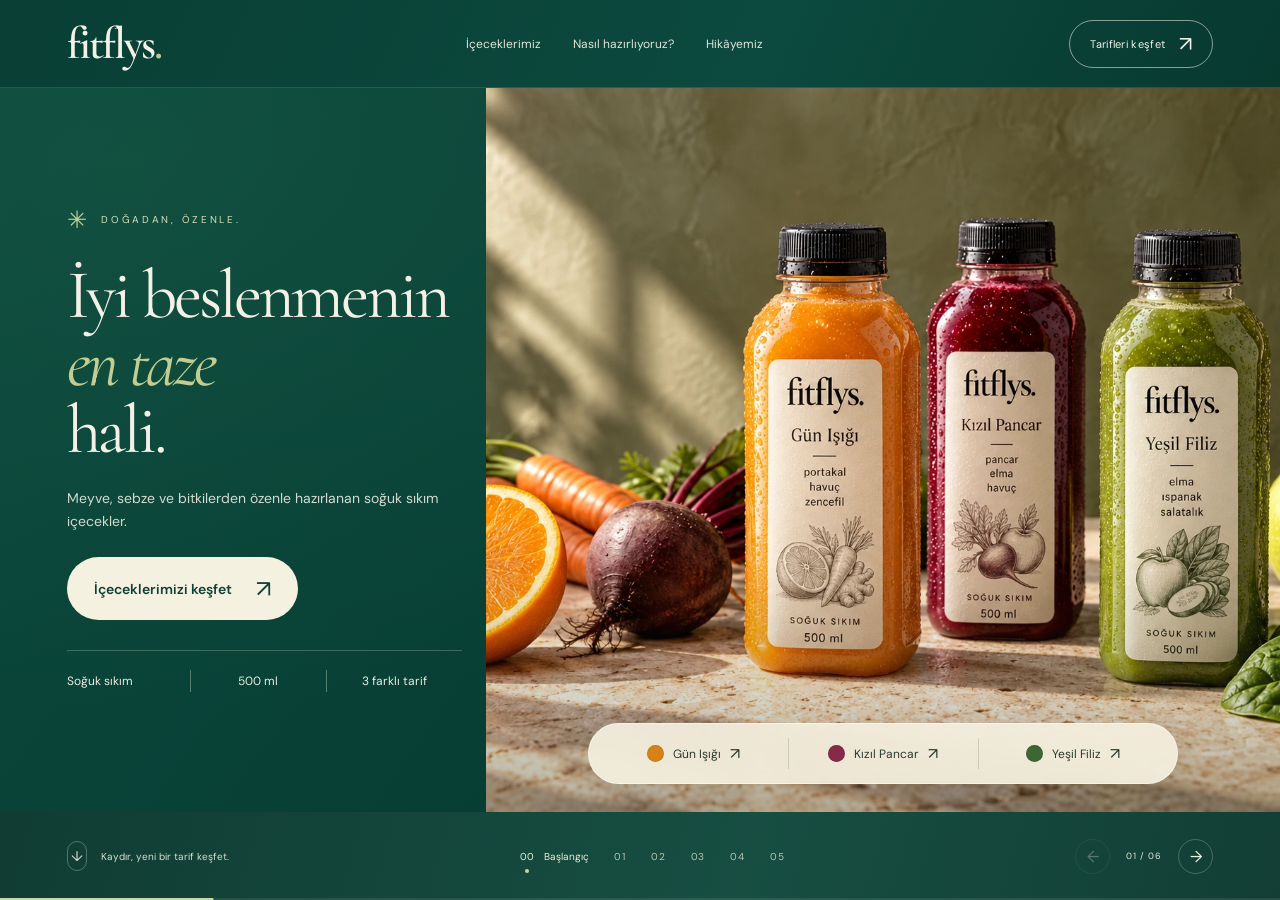
==== commit 08a74c85: "Add files via upload" ====
--- a/home.html
+++ b/home.html
@@ -1,787 +1,13 @@
-<!DOCTYPE html>
-<html lang="tr" class="scroll-smooth">
-<head>
-  <meta charset="UTF-8">
-  <meta name="viewport" content="width=device-width, initial-scale=1.0">
-  <title>FITFLYS | Sınırlarını Aş, Potansiyelini Keşfet</title>
-  <meta name="description" content="FitFlys ile kişiselleştirilmiş antrenman, bilimsel beslenme koçluğu ve üst düzey motivasyonla hayalindeki forma kavuş.">
-  
-  <!-- Favicon -->
-  <link rel="icon" href="data:image/svg+xml,<svg xmlns=%22http://www.w3.org/2000/svg%22 viewBox=%220 0 100 100%22><text y=%22.9em%22 font-size=%2290%22>⚡</text></svg>">
-
-  <!-- Tailwind CSS CDN -->
-  <script src="https://cdn.tailwindcss.com"></script>
-  <script>
-    tailwind.config = {
-      theme: {
-        extend: {
-          colors: {
-            brand: {
-              dark: '#090a0f',
-              card: '#12141d',
-              border: '#27272a',
-              emerald: '#10b981',
-              lime: '#a3e635',
-            }
-          }
-        }
-      }
-    }
-  </script>
-
-  <!-- Lucide Icons -->
-  <script src="https://unpkg.com/lucide@latest"></script>
-
-  <!-- Custom Styles -->
-  <link rel="stylesheet" href="style.css">
-</head>
-<body class="bg-[#090a0f] text-zinc-100 selection:bg-emerald-500 selection:text-black">
-
-  <!-- Background Orbs for Ambient Glow -->
-  <div class="glow-orb-emerald top-10 left-1/4 -translate-x-1/2"></div>
-  <div class="glow-orb-lime top-96 right-10"></div>
-
-  <!-- NAVIGATION -->
-  <header id="navbar" class="fixed top-0 left-0 right-0 z-50 transition-all duration-300 py-6">
-    <div class="max-w-7xl mx-auto px-6 flex items-center justify-between">
-      <!-- Brand Logo -->
-      <a href="#" class="flex items-center gap-2.5 group">
-        <div class="w-10 h-10 rounded-xl bg-gradient-to-tr from-emerald-500 to-lime-400 flex items-center justify-center shadow-lg shadow-emerald-500/20 group-hover:scale-105 transition-transform">
-          <i data-lucide="zap" class="w-6 h-6 text-black fill-current"></i>
-        </div>
-        <div class="flex flex-col">
-          <span class="text-2xl font-black tracking-wider uppercase font-heading text-white">FIT<span class="text-emerald-400">FLYS</span></span>
-        </div>
-      </a>
-
-      <!-- Desktop Nav Links -->
-      <nav class="hidden md:flex items-center gap-8 text-sm font-medium text-zinc-300">
-        <a href="#ozellikler" class="hover:text-emerald-400 transition-colors">Özellikler</a>
-        <a href="#programlar" class="hover:text-emerald-400 transition-colors">Programlar</a>
-        <a href="#hakkimizda" class="hover:text-emerald-400 transition-colors">Hikayemiz</a>
-        <a href="#yorumlar" class="hover:text-emerald-400 transition-colors">Başarı Hikayeleri</a>
-        <a href="#sss" class="hover:text-emerald-400 transition-colors">SSS</a>
-      </nav>
-
-      <!-- Header CTA Buttons -->
-      <div class="hidden md:flex items-center gap-4">
-        <a href="#iletisim" class="px-5 py-2.5 rounded-full text-sm font-semibold bg-white/10 hover:bg-white/15 border border-white/10 transition-colors">
-          Bize Ulaşın
-        </a>
-        <a href="#programlar" class="btn-glow px-6 py-2.5 rounded-full text-sm font-bold bg-gradient-to-r from-emerald-400 to-lime-400 text-black shadow-lg shadow-emerald-500/20">
-          Hemen Başla
-        </a>
-      </div>
-
-      <!-- Mobile Menu Button -->
-      <button id="mobile-menu-btn" class="md:hidden p-2 rounded-lg bg-zinc-900 border border-zinc-800 text-zinc-300 focus:outline-none">
-        <i data-lucide="menu" class="w-6 h-6"></i>
-      </button>
-    </div>
-
-    <!-- Mobile Dropdown Menu -->
-    <div id="mobile-menu" class="hidden md:hidden px-6 pt-4 pb-6 bg-[#0c0e14]/95 backdrop-blur-xl border-b border-zinc-800">
-      <div class="flex flex-col gap-4 text-base font-medium">
-        <a href="#ozellikler" class="mobile-menu-link text-zinc-300 hover:text-emerald-400 py-1">Özellikler</a>
-        <a href="#programlar" class="mobile-menu-link text-zinc-300 hover:text-emerald-400 py-1">Programlar</a>
-        <a href="#hakkimizda" class="mobile-menu-link text-zinc-300 hover:text-emerald-400 py-1">Hikayemiz</a>
-        <a href="#yorumlar" class="mobile-menu-link text-zinc-300 hover:text-emerald-400 py-1">Başarı Hikayeleri</a>
-        <a href="#sss" class="mobile-menu-link text-zinc-300 hover:text-emerald-400 py-1">SSS</a>
-        <div class="pt-2 flex flex-col gap-2">
-          <a href="#iletisim" class="mobile-menu-link text-center py-2.5 rounded-xl text-sm font-semibold bg-white/10">Bize Ulaşın</a>
-          <a href="#programlar" class="mobile-menu-link text-center py-2.5 rounded-xl text-sm font-bold bg-emerald-400 text-black">Hemen Başla</a>
-        </div>
-      </div>
-    </div>
-  </header>
-
-  <!-- HERO SECTION -->
-  <section class="relative pt-36 pb-20 md:pt-44 md:pb-28 overflow-hidden">
-    <div class="max-w-7xl mx-auto px-6">
-      <div class="grid lg:grid-cols-12 gap-12 items-center">
-        
-        <!-- Hero Text -->
-        <div class="lg:col-span-7 text-center lg:text-left space-y-8 z-10">
-          <div class="inline-flex items-center gap-2 px-4 py-2 rounded-full glass-panel text-emerald-400 text-xs md:text-sm font-semibold uppercase tracking-wider">
-            <span class="w-2 h-2 rounded-full bg-emerald-400 animate-ping"></span>
-            Yeni Nesil Fitness ve Performans Deneyimi
-          </div>
-
-          <h1 class="text-4xl sm:text-5xl md:text-6xl xl:text-7xl font-black leading-[1.08] tracking-tight">
-            Sınırlarını Aş, <br>
-            <span class="gradient-text-emerald">FitFlys</span> ile Zirveye Uç.
-          </h1>
-
-          <p class="text-lg md:text-xl text-zinc-400 max-w-2xl mx-auto lg:mx-0 font-normal leading-relaxed">
-            Kişiye özel antrenman programları, bilimsel beslenme rehberliği ve kesintisiz koçluk desteği ile hayal ettiğin performansa ve fiziğe en hızlı şekilde ulaş.
-          </p>
-
-          <div class="flex flex-col sm:flex-row items-center justify-center lg:justify-start gap-4 pt-2">
-            <a href="#programlar" class="btn-glow w-full sm:w-auto px-8 py-4 rounded-full text-base font-bold bg-gradient-to-r from-emerald-400 to-lime-400 text-black flex items-center justify-center gap-2 shadow-xl shadow-emerald-500/20">
-              <span>Programları Keşfet</span>
-              <i data-lucide="arrow-right" class="w-5 h-5"></i>
-            </a>
-            <a href="https://wa.me/?text=Merhaba,%20FitFlys%20programları%20hakkında%20bilgi%20almak%20istiyorum." target="_blank" rel="noopener" class="w-full sm:w-auto px-8 py-4 rounded-full text-base font-semibold glass-panel hover:bg-white/10 transition-all flex items-center justify-center gap-2.5 text-zinc-200">
-              <i data-lucide="message-circle" class="w-5 h-5 text-emerald-400"></i>
-              <span>WhatsApp Danışma</span>
-            </a>
-          </div>
-
-          <!-- Social Proof Quick Badges -->
-          <div class="pt-6 flex flex-wrap items-center justify-center lg:justify-start gap-6 text-xs text-zinc-400">
-            <div class="flex items-center gap-2">
-              <i data-lucide="check-circle-2" class="w-4 h-4 text-emerald-400"></i>
-              <span>Sıfır Risk, %100 Memnuniyet</span>
-            </div>
-            <div class="flex items-center gap-2">
-              <i data-lucide="check-circle-2" class="w-4 h-4 text-emerald-400"></i>
-              <span>Her Seviyeye Uygun</span>
-            </div>
-            <div class="flex items-center gap-2">
-              <i data-lucide="check-circle-2" class="w-4 h-4 text-emerald-400"></i>
-              <span>7/24 Birebir İletişim</span>
-            </div>
-          </div>
-        </div>
-
-        <!-- Hero Visual / Cards -->
-        <div class="lg:col-span-5 relative">
-          <div class="relative mx-auto max-w-md lg:max-w-none">
-            <!-- Hero Image with Glow -->
-            <div class="relative rounded-3xl overflow-hidden border border-white/10 shadow-2xl group">
-              <img 
-                src="https://images.unsplash.com/photo-1517838277536-f5f99be501cd?auto=format&fit=crop&w=1000&q=80" 
-                alt="FitFlys Antrenman ve Fitness" 
-                class="w-full h-[480px] object-cover object-center group-hover:scale-105 transition-transform duration-700"
-              />
-              <div class="absolute inset-0 bg-gradient-to-t from-[#090a0f] via-transparent to-transparent"></div>
-              
-              <!-- Floating Highlight Badge 1 -->
-              <div class="absolute bottom-6 left-6 right-6 glass-panel p-4 rounded-2xl border border-white/15 flex items-center justify-between shadow-xl">
-                <div class="flex items-center gap-3">
-                  <div class="w-12 h-12 rounded-xl bg-emerald-500/20 text-emerald-400 flex items-center justify-center">
-                    <i data-lucide="flame" class="w-6 h-6"></i>
-                  </div>
-                  <div>
-                    <div class="text-sm font-bold text-white">Yağ Yakımı & Kas Kazanımı</div>
-                    <div class="text-xs text-zinc-400">Kişiselleştirilmiş İlerleme</div>
-                  </div>
-                </div>
-                <div class="text-right">
-                  <span class="text-xs font-bold text-emerald-400 px-2 py-1 rounded bg-emerald-500/10">PRO KOÇLUK</span>
-                </div>
-              </div>
-            </div>
-
-            <!-- Floating Mini Badge -->
-            <div class="absolute -top-6 -right-4 glass-panel px-4 py-3 rounded-2xl shadow-xl border border-emerald-500/30 flex items-center gap-2.5 hidden sm:flex">
-              <i data-lucide="award" class="w-5 h-5 text-lime-400"></i>
-              <span class="text-xs font-bold text-zinc-100">Sertifikalı Antrenörler</span>
-            </div>
-          </div>
-        </div>
-
-      </div>
-    </div>
-  </section>
-
-  <!-- LIVE STATS STRIP -->
-  <section id="stats-section" class="py-12 border-y border-white/5 bg-[#0e1017]">
-    <div class="max-w-7xl mx-auto px-6">
-      <div class="grid grid-cols-2 md:grid-cols-4 gap-8 text-center">
-        <div class="space-y-1">
-          <div class="text-3xl md:text-5xl font-extrabold font-heading text-white">
-            <span class="counter-val" data-target="5000" data-suffix="+">0</span>
-          </div>
-          <div class="text-xs md:text-sm text-zinc-400 uppercase tracking-wider font-medium">Aktif Sporcu & Üye</div>
-        </div>
-        <div class="space-y-1">
-          <div class="text-3xl md:text-5xl font-extrabold font-heading gradient-text-emerald">
-            <span class="counter-val" data-target="98" data-suffix="%">0</span>
-          </div>
-          <div class="text-xs md:text-sm text-zinc-400 uppercase tracking-wider font-medium">Hedefe Ulaşma Oranı</div>
-        </div>
-        <div class="space-y-1">
-          <div class="text-3xl md:text-5xl font-extrabold font-heading text-white">
-            <span class="counter-val" data-target="15" data-suffix="+">0</span>
-          </div>
-          <div class="text-xs md:text-sm text-zinc-400 uppercase tracking-wider font-medium">Uzman Antrenör & Diyetisyen</div>
-        </div>
-        <div class="space-y-1">
-          <div class="text-3xl md:text-5xl font-extrabold font-heading gradient-text-lime">
-            <span class="counter-val" data-target="100" data-suffix="+">0</span>
-          </div>
-          <div class="text-xs md:text-sm text-zinc-400 uppercase tracking-wider font-medium">Özel Egzersiz Programı</div>
-        </div>
-      </div>
-    </div>
-  </section>
-
-  <!-- FEATURES / ÖZELLİKLER -->
-  <section id="ozellikler" class="py-24 relative">
-    <div class="max-w-7xl mx-auto px-6">
-      
-      <div class="text-center max-w-3xl mx-auto space-y-4 mb-16">
-        <h2 class="text-xs md:text-sm font-bold tracking-widest text-emerald-400 uppercase">Neden FitFlys?</h2>
-        <p class="text-3xl md:text-5xl font-extrabold tracking-tight font-heading">
-          Geleneksel Yöntemleri Unutun, Bilimsel Gelişin
-        </p>
-        <p class="text-zinc-400 text-base md:text-lg">
-          Her bireyin metabolizması, günlük rutini ve hedefleri farklıdır. FitFlys sizi standart kalıplara sokmaz, size özel yol haritası çizer.
-        </p>
-      </div>
-
-      <div class="grid md:grid-cols-2 lg:grid-cols-4 gap-6">
-        
-        <!-- Feature 1 -->
-        <div class="glass-panel glass-panel-hover p-8 rounded-3xl space-y-4">
-          <div class="w-14 h-14 rounded-2xl bg-emerald-500/10 text-emerald-400 flex items-center justify-center mb-6">
-            <i data-lucide="dumbbell" class="w-7 h-7"></i>
-          </div>
-          <h3 class="text-xl font-bold text-white">Kişiye Özel Antrenman</h3>
-          <p class="text-zinc-400 text-sm leading-relaxed">
-            İster spor salonunda ister evde; mevcut ekipmanınıza, seviyenize ve hedefinize göre adım adım hazırlanan rutinler.
-          </p>
-        </div>
-
-        <!-- Feature 2 -->
-        <div class="glass-panel glass-panel-hover p-8 rounded-3xl space-y-4">
-          <div class="w-14 h-14 rounded-2xl bg-lime-500/10 text-lime-400 flex items-center justify-center mb-6">
-            <i data-lucide="apple" class="w-7 h-7"></i>
-          </div>
-          <h3 class="text-xl font-bold text-white">Sürdürülebilir Beslenme</h3>
-          <p class="text-zinc-400 text-sm leading-relaxed">
-            Katı, yasaklı diyetler yerine günlük makro ve kalori ihtiyacınıza göre esnek, lezzetli ve uygulanabilir beslenme planları.
-          </p>
-        </div>
-
-        <!-- Feature 3 -->
-        <div class="glass-panel glass-panel-hover p-8 rounded-3xl space-y-4">
-          <div class="w-14 h-14 rounded-2xl bg-emerald-500/10 text-emerald-400 flex items-center justify-center mb-6">
-            <i data-lucide="heart-pulse" class="w-7 h-7"></i>
-          </div>
-          <h3 class="text-xl font-bold text-white">Form & Hareket Analizi</h3>
-          <p class="text-zinc-400 text-sm leading-relaxed">
-            Egzersiz videolarınızı koçunuza ileterek doğru formu yakalayın, sakatlık riskini sıfıra indirip maksimum verim alın.
-          </p>
-        </div>
-
-        <!-- Feature 4 -->
-        <div class="glass-panel glass-panel-hover p-8 rounded-3xl space-y-4">
-          <div class="w-14 h-14 rounded-2xl bg-lime-500/10 text-lime-400 flex items-center justify-center mb-6">
-            <i data-lucide="line-chart" class="w-7 h-7"></i>
-          </div>
-          <h3 class="text-xl font-bold text-white">Haftalık Takip & Rapor</h3>
-          <p class="text-zinc-400 text-sm leading-relaxed">
-            Haftalık ölçüm ve kilo takipleriyle platoları aşın, değişiminizi somut grafiklerle ve fotoğraflarla gözlemleyin.
-          </p>
-        </div>
-
-      </div>
-    </div>
-  </section>
-
-  <!-- PROGRAMLAR & FİYATLANDIRMA -->
-  <section id="programlar" class="py-24 bg-[#0a0c13] relative">
-    <div class="max-w-7xl mx-auto px-6">
-      
-      <div class="text-center max-w-3xl mx-auto space-y-4 mb-16">
-        <h2 class="text-xs md:text-sm font-bold tracking-widest text-emerald-400 uppercase">Koçluk Paketleri</h2>
-        <p class="text-3xl md:text-5xl font-extrabold tracking-tight font-heading">
-          Hedefine En Uygun Programı Seç
-        </p>
-        <p class="text-zinc-400 text-base md:text-lg">
-          İhtiyacınıza göre tasarlanmış esnek koçluk seçenekleriyle değişimin ilk adımını hemen atın.
-        </p>
-      </div>
-
-      <div class="grid lg:grid-cols-3 gap-8 items-stretch">
-        
-        <!-- Tier 1: Başlangıç Core -->
-        <div class="glass-panel p-8 rounded-3xl flex flex-col justify-between border border-white/5 relative">
-          <div class="space-y-6">
-            <div>
-              <span class="text-xs font-semibold px-3 py-1 rounded-full bg-zinc-800 text-zinc-300">BAŞLANGIÇ</span>
-              <h3 class="text-2xl font-bold text-white mt-3">Core Fitness</h3>
-              <p class="text-zinc-400 text-sm mt-1">Kendi kendine disiplinle ilerlemek isteyenler için ideal başlangıç rehberi.</p>
-            </div>
-
-            <div class="py-4 border-y border-white/5">
-              <div class="flex items-baseline gap-1">
-                <span class="text-4xl font-black text-white font-heading">₺590</span>
-                <span class="text-zinc-400 text-sm">/ tek seferlik</span>
-              </div>
-            </div>
-
-            <ul class="space-y-3.5 text-sm text-zinc-300">
-              <li class="flex items-center gap-3">
-                <i data-lucide="check" class="w-5 h-5 text-emerald-400 shrink-0"></i>
-                <span>Kişiye Özel 8 Haftalık Antrenman Planı</span>
-              </li>
-              <li class="flex items-center gap-3">
-                <i data-lucide="check" class="w-5 h-5 text-emerald-400 shrink-0"></i>
-                <span>Günlük Kalori & Makro Hesaplama Tablosu</span>
-              </li>
-              <li class="flex items-center gap-3">
-                <i data-lucide="check" class="w-5 h-5 text-emerald-400 shrink-0"></i>
-                <span>Video Anlatımlı Egzersiz Kılavuzu</span>
-              </li>
-              <li class="flex items-center gap-3 text-zinc-500">
-                <i data-lucide="x" class="w-5 h-5 shrink-0"></i>
-                <span>Birebir Haftalık Görüntülü Takip</span>
-              </li>
-            </ul>
-          </div>
-
-          <div class="pt-8">
-            <a href="#iletisim" class="w-full block text-center py-3.5 rounded-2xl text-sm font-bold bg-white/10 hover:bg-white/15 transition-all text-white border border-white/10">
-              Paketi Seç
-            </a>
-          </div>
-        </div>
-
-        <!-- Tier 2: Pro Performans (Highlighted) -->
-        <div class="glass-panel p-8 rounded-3xl flex flex-col justify-between border-2 border-emerald-500/60 relative bg-gradient-to-b from-emerald-950/20 to-[#12141d] shadow-2xl shadow-emerald-500/10 scale-105">
-          <div class="absolute -top-3.5 left-1/2 -translate-x-1/2 px-4 py-1 rounded-full bg-gradient-to-r from-emerald-400 to-lime-400 text-black text-xs font-black tracking-wider uppercase shadow-md">
-            EN ÇOK TERCİH EDİLEN
-          </div>
-
-          <div class="space-y-6">
-            <div>
-              <span class="text-xs font-semibold px-3 py-1 rounded-full bg-emerald-500/20 text-emerald-400">PRO KOÇLUK</span>
-              <h3 class="text-2xl font-bold text-white mt-3">Pro Performans</h3>
-              <p class="text-zinc-400 text-sm mt-1">Sürekli kontrol, dinamik güncellemeler ve maksimum sonuç odaklı koçluk.</p>
-            </div>
-
-            <div class="py-4 border-y border-white/10">
-              <div class="flex items-baseline gap-1">
-                <span class="text-4xl font-black text-white font-heading">₺1.190</span>
-                <span class="text-zinc-400 text-sm">/ aylık</span>
-              </div>
-            </div>
-
-            <ul class="space-y-3.5 text-sm text-zinc-300">
-              <li class="flex items-center gap-3">
-                <i data-lucide="check" class="w-5 h-5 text-emerald-400 shrink-0"></i>
-                <span>Tüm Core Program İçerikleri</span>
-              </li>
-              <li class="flex items-center gap-3">
-                <i data-lucide="check" class="w-5 h-5 text-emerald-400 shrink-0"></i>
-                <span>Haftalık Birebir Form & Kilo Kontrolü</span>
-              </li>
-              <li class="flex items-center gap-3">
-                <i data-lucide="check" class="w-5 h-5 text-emerald-400 shrink-0"></i>
-                <span>WhatsApp Üzerinden Koç Desteği</span>
-              </li>
-              <li class="flex items-center gap-3">
-                <i data-lucide="check" class="w-5 h-5 text-emerald-400 shrink-0"></i>
-                <span>Egzersiz Formu Video Düzeltmeleri</span>
-              </li>
-              <li class="flex items-center gap-3">
-                <i data-lucide="check" class="w-5 h-5 text-emerald-400 shrink-0"></i>
-                <span>Gerektiğinde Anlık Program Revizyonu</span>
-              </li>
-            </ul>
-          </div>
-
-          <div class="pt-8">
-            <a href="#iletisim" class="btn-glow w-full block text-center py-3.5 rounded-2xl text-sm font-bold bg-gradient-to-r from-emerald-400 to-lime-400 text-black shadow-lg shadow-emerald-500/20">
-              Hemen Başla
-            </a>
-          </div>
-        </div>
-
-        <!-- Tier 3: VIP Elit -->
-        <div class="glass-panel p-8 rounded-3xl flex flex-col justify-between border border-white/5 relative">
-          <div class="space-y-6">
-            <div>
-              <span class="text-xs font-semibold px-3 py-1 rounded-full bg-zinc-800 text-zinc-300">VIP ELİT</span>
-              <h3 class="text-2xl font-bold text-white mt-3">1-on-1 Elit Koçluk</h3>
-              <p class="text-zinc-400 text-sm mt-1">Özel hedefler, yarışma hazırlığı veya sıfır ödünlü VIP birebir rehberlik.</p>
-            </div>
-
-            <div class="py-4 border-y border-white/5">
-              <div class="flex items-baseline gap-1">
-                <span class="text-4xl font-black text-white font-heading">₺2.490</span>
-                <span class="text-zinc-400 text-sm">/ aylık</span>
-              </div>
-            </div>
-
-            <ul class="space-y-3.5 text-sm text-zinc-300">
-              <li class="flex items-center gap-3">
-                <i data-lucide="check" class="w-5 h-5 text-emerald-400 shrink-0"></i>
-                <span>Haftalık Birebir Görüntülü Koçluk Seansı</span>
-              </li>
-              <li class="flex items-center gap-3">
-                <i data-lucide="check" class="w-5 h-5 text-emerald-400 shrink-0"></i>
-                <span>7/24 Öncelikli VIP İletişim Hattı</span>
-              </li>
-              <li class="flex items-center gap-3">
-                <i data-lucide="check" class="w-5 h-5 text-emerald-400 shrink-0"></i>
-                <span>Kapsamlı Kan Tahlili & Supplement Danışmanlığı</span>
-              </li>
-              <li class="flex items-center gap-3">
-                <i data-lucide="check" class="w-5 h-5 text-emerald-400 shrink-0"></i>
-                <span>Sınırsız Program & Diyet Güncellemesi</span>
-              </li>
-            </ul>
-          </div>
-
-          <div class="pt-8">
-            <a href="#iletisim" class="w-full block text-center py-3.5 rounded-2xl text-sm font-bold bg-white/10 hover:bg-white/15 transition-all text-white border border-white/10">
-              VIP Başvuru Yap
-            </a>
-          </div>
-        </div>
-
-      </div>
-    </div>
-  </section>
-
-  <!-- ABOUT / HİKAYEMİZ -->
-  <section id="hakkimizda" class="py-24 relative overflow-hidden">
-    <div class="max-w-7xl mx-auto px-6">
-      <div class="grid lg:grid-cols-2 gap-16 items-center">
-        
-        <div class="space-y-6">
-          <div class="inline-flex items-center gap-2 px-3.5 py-1.5 rounded-full bg-emerald-500/10 text-emerald-400 text-xs font-bold uppercase tracking-wider">
-            FitFlys Felsefesi
-          </div>
-          <h2 class="text-3xl md:text-5xl font-extrabold tracking-tight font-heading leading-tight">
-            Sadece Ağırlık Kaldırmıyoruz, Hayat Biçimi İnşa Ediyoruz
-          </h2>
-          <p class="text-zinc-400 leading-relaxed">
-            FitFlys; spor salonuna hapsolmuş katı kurallardan, gerçek dışı diyet mitlerinden ve motivasyonsuzluktan sıkılanlar için kuruldu. 
-          </p>
-          <p class="text-zinc-400 leading-relaxed">
-            Bizim amacımız sizi 3 haftalık geçici heveslerle değil, ömür boyu sürdürebileceğiniz enerjik, dinamik ve güçlü bir zihin-beden dengesine ulaştırmak.
-          </p>
-
-          <div class="grid sm:grid-cols-2 gap-6 pt-4">
-            <div class="flex items-start gap-4">
-              <div class="w-10 h-10 rounded-xl bg-emerald-500/20 text-emerald-400 flex items-center justify-center shrink-0">
-                <i data-lucide="shield-check" class="w-5 h-5"></i>
-              </div>
-              <div>
-                <h4 class="font-bold text-white text-base">Kanıtlanmış Bilim</h4>
-                <p class="text-zinc-400 text-xs mt-1">Efsanelerle değil, spor biliminin onayladığı metotlarla çalışıyoruz.</p>
-              </div>
-            </div>
-
-            <div class="flex items-start gap-4">
-              <div class="w-10 h-10 rounded-xl bg-lime-500/20 text-lime-400 flex items-center justify-center shrink-0">
-                <i data-lucide="users" class="w-5 h-5"></i>
-              </div>
-              <div>
-                <h4 class="font-bold text-white text-base">Yalnız Değilsin</h4>
-                <p class="text-zinc-400 text-xs mt-1">Her düştüğünde elinden tutan, seni sürekli motive eden bir topluluk.</p>
-              </div>
-            </div>
-          </div>
-        </div>
-
-        <div class="relative">
-          <div class="rounded-3xl overflow-hidden border border-white/10 shadow-2xl">
-            <img 
-              src="https://images.unsplash.com/photo-1534438327276-14e5300c3a48?auto=format&fit=crop&w=1000&q=80" 
-              alt="FitFlys Antrenör ve Topluluk" 
-              class="w-full h-[450px] object-cover"
-            />
-          </div>
-          <div class="absolute -bottom-6 -left-6 glass-panel p-6 rounded-2xl border border-white/15 max-w-xs shadow-2xl hidden sm:block">
-            <div class="text-2xl font-black gradient-text-emerald font-heading">"Limit sensin."</div>
-            <p class="text-zinc-400 text-xs mt-2">Bugün başladığın adım, yarın gurur duyacağın vücudun olacak.</p>
-          </div>
-        </div>
-
-      </div>
-    </div>
-  </section>
-
-  <!-- TESTIMONIALS / BAŞARI HİKAYELERİ -->
-  <section id="yorumlar" class="py-24 bg-[#0a0c13] border-t border-white/5">
-    <div class="max-w-7xl mx-auto px-6">
-      
-      <div class="text-center max-w-3xl mx-auto space-y-4 mb-16">
-        <h2 class="text-xs md:text-sm font-bold tracking-widest text-emerald-400 uppercase">Gerçek Değişimler</h2>
-        <p class="text-3xl md:text-5xl font-extrabold tracking-tight font-heading">
-          FitFlys Sporcuları Ne Diyor?
-        </p>
-      </div>
-
-      <div class="grid md:grid-cols-3 gap-8">
-        
-        <!-- Review 1 -->
-        <div class="glass-panel p-8 rounded-3xl space-y-4 border border-white/5">
-          <div class="flex items-center gap-1 text-emerald-400">
-            <i data-lucide="star" class="w-4 h-4 fill-current"></i>
-            <i data-lucide="star" class="w-4 h-4 fill-current"></i>
-            <i data-lucide="star" class="w-4 h-4 fill-current"></i>
-            <i data-lucide="star" class="w-4 h-4 fill-current"></i>
-            <i data-lucide="star" class="w-4 h-4 fill-current"></i>
-          </div>
-          <p class="text-zinc-300 text-sm italic leading-relaxed">
-            "Yıllardır spora başlayıp 2 ayda bırakırdım. FitFlys'taki koçumun düzenli takibi ve bana özel esnek beslenme listesi sayesinde 4 ayda 12 kilo verdim ve hayatımın en fit halindeyim!"
-          </p>
-          <div class="flex items-center gap-3 pt-2">
-            <div class="w-10 h-10 rounded-full bg-zinc-800 flex items-center justify-center font-bold text-white text-sm">
-              BK
-            </div>
-            <div>
-              <div class="font-bold text-white text-sm">Burak K.</div>
-              <div class="text-xs text-zinc-500">Yazılım Mühendisi, İstanbul</div>
-            </div>
-          </div>
-        </div>
-
-        <!-- Review 2 -->
-        <div class="glass-panel p-8 rounded-3xl space-y-4 border border-white/5">
-          <div class="flex items-center gap-1 text-emerald-400">
-            <i data-lucide="star" class="w-4 h-4 fill-current"></i>
-            <i data-lucide="star" class="w-4 h-4 fill-current"></i>
-            <i data-lucide="star" class="w-4 h-4 fill-current"></i>
-            <i data-lucide="star" class="w-4 h-4 fill-current"></i>
-            <i data-lucide="star" class="w-4 h-4 fill-current"></i>
-          </div>
-          <p class="text-zinc-300 text-sm italic leading-relaxed">
-            "Sakatlıktan sonra spora dönmekten çok korkuyordum. Video form analizleri ile her hareketimi tek tek düzelttiler. Kendime güvenim geri geldi."
-          </p>
-          <div class="flex items-center gap-3 pt-2">
-            <div class="w-10 h-10 rounded-full bg-zinc-800 flex items-center justify-center font-bold text-white text-sm">
-              EA
-            </div>
-            <div>
-              <div class="font-bold text-white text-sm">Ece A.</div>
-              <div class="text-xs text-zinc-500">Mimar, Ankara</div>
-            </div>
-          </div>
-        </div>
-
-        <!-- Review 3 -->
-        <div class="glass-panel p-8 rounded-3xl space-y-4 border border-white/5">
-          <div class="flex items-center gap-1 text-emerald-400">
-            <i data-lucide="star" class="w-4 h-4 fill-current"></i>
-            <i data-lucide="star" class="w-4 h-4 fill-current"></i>
-            <i data-lucide="star" class="w-4 h-4 fill-current"></i>
-            <i data-lucide="star" class="w-4 h-4 fill-current"></i>
-            <i data-lucide="star" class="w-4 h-4 fill-current"></i>
-          </div>
-          <p class="text-zinc-300 text-sm italic leading-relaxed">
-            "Pro Performans paketi aldım. WhatsApp üzerinden sorduğum her soruya en geç 15 dakikada detaylı ses kaydıyla dönüyorlar. Bu ilgi başka yerde yok."
-          </p>
-          <div class="flex items-center gap-3 pt-2">
-            <div class="w-10 h-10 rounded-full bg-zinc-800 flex items-center justify-center font-bold text-white text-sm">
-              MY
-            </div>
-            <div>
-              <div class="font-bold text-white text-sm">Murat Y.</div>
-              <div class="text-xs text-zinc-500">Girişimci, İzmir</div>
-            </div>
-          </div>
-        </div>
-
-      </div>
-    </div>
-  </section>
-
-  <!-- FAQ / SIKÇA SORULAN SORULAR -->
-  <section id="sss" class="py-24 relative">
-    <div class="max-w-4xl mx-auto px-6">
-      
-      <div class="text-center space-y-4 mb-16">
-        <h2 class="text-xs md:text-sm font-bold tracking-widest text-emerald-400 uppercase">Aklınıza Takılanlar</h2>
-        <p class="text-3xl md:text-5xl font-extrabold tracking-tight font-heading">
-          Sıkça Sorulan Sorular
-        </p>
-      </div>
-
-      <div class="space-y-4">
-        
-        <!-- Accordion Item 1 -->
-        <div class="glass-panel rounded-2xl border border-white/5 overflow-hidden">
-          <button class="accordion-btn w-full p-6 text-left flex items-center justify-between font-bold text-base md:text-lg text-white hover:text-emerald-400 transition-colors">
-            <span>Daha önce hiç spor yapmadım, FitFlys benim için uygun mu?</span>
-            <i data-lucide="chevron-down" class="accordion-icon w-5 h-5 text-zinc-400 transition-transform duration-300"></i>
-          </button>
-          <div class="accordion-content px-6 pb-6 text-zinc-400 text-sm leading-relaxed">
-            Kesinlikle evet! Üyelerimizin önemli bir kısmı sıfırdan başlayanlardan oluşuyor. Programınız tamamen mevcut fitness seviyenize, vücut yapınıza ve kondisyonunuza göre en temelden başlayarak hazırlanır.
-          </div>
-        </div>
-
-        <!-- Accordion Item 2 -->
-        <div class="glass-panel rounded-2xl border border-white/5 overflow-hidden">
-          <button class="accordion-btn w-full p-6 text-left flex items-center justify-between font-bold text-base md:text-lg text-white hover:text-emerald-400 transition-colors">
-            <span>Spor salonuna gitmeden evde uygulayabilir miyim?</span>
-            <i data-lucide="chevron-down" class="accordion-icon w-5 h-5 text-zinc-400 transition-transform duration-300"></i>
-          </button>
-          <div class="accordion-content px-6 pb-6 text-zinc-400 text-sm leading-relaxed">
-            Evet. Başvuru formunuzda nerede antrenman yapacağınızı (ev / salon) ve varsa mevcut ekipmanlarınızı (dambıl, direnç bandı vb.) soruyoruz. İster sadece kendi vücut ağırlığınızla ister tam donanımlı salonda çalışın; maksimum verim alacak program kurgulanır.
-          </div>
-        </div>
-
-        <!-- Accordion Item 3 -->
-        <div class="glass-panel rounded-2xl border border-white/5 overflow-hidden">
-          <button class="accordion-btn w-full p-6 text-left flex items-center justify-between font-bold text-base md:text-lg text-white hover:text-emerald-400 transition-colors">
-            <span>Programım ne kadar sürede hazırlanır ve nasıl iletilir?</span>
-            <i data-lucide="chevron-down" class="accordion-icon w-5 h-5 text-zinc-400 transition-transform duration-300"></i>
-          </button>
-          <div class="accordion-content px-6 pb-6 text-zinc-400 text-sm leading-relaxed">
-            Kayıt olduktan ve detaylı analiz formunuzu doldurduktan sonra, uzman koçlarımız verilerinizi inceleyerek 24-48 saat içerisinde kişisel planınızı hazırlar ve WhatsApp/E-posta üzerinden size ulaştırır.
-          </div>
-        </div>
-
-        <!-- Accordion Item 4 -->
-        <div class="glass-panel rounded-2xl border border-white/5 overflow-hidden">
-          <button class="accordion-btn w-full p-6 text-left flex items-center justify-between font-bold text-base md:text-lg text-white hover:text-emerald-400 transition-colors">
-            <span>Aç kalmadan kilo vermek veya kas yapmak mümkün mü?</span>
-            <i data-lucide="chevron-down" class="accordion-icon w-5 h-5 text-zinc-400 transition-transform duration-300"></i>
-          </button>
-          <div class="accordion-content px-6 pb-6 text-zinc-400 text-sm leading-relaxed">
-            FitFlys'ta katı, tek tip veya aç bırakan diyetler bulunmaz. Sağlıklı karbonhidrat, yeterli protein ve kaliteli yağ dengesiyle doya doya yiyerek, enerjinizi koruyarak forma girebilirsiniz.
-          </div>
-        </div>
-
-      </div>
-    </div>
-  </section>
-
-  <!-- CONTACT & WHATSAPP SECTION -->
-  <section id="iletisim" class="py-24 bg-[#0a0c13] relative border-t border-white/5">
-    <div class="max-w-7xl mx-auto px-6">
-      
-      <div class="grid lg:grid-cols-12 gap-12 items-center">
-        
-        <!-- Left Column: Direct Info -->
-        <div class="lg:col-span-5 space-y-8">
-          <div>
-            <div class="inline-flex items-center gap-2 px-3.5 py-1.5 rounded-full bg-emerald-500/10 text-emerald-400 text-xs font-bold uppercase tracking-wider mb-4">
-              İletişime Geç
-            </div>
-            <h2 class="text-3xl md:text-5xl font-extrabold tracking-tight font-heading leading-tight">
-              Değişime Başlamak İçin Bir Adım At
-            </h2>
-            <p class="text-zinc-400 text-sm md:text-base mt-4 leading-relaxed">
-              Hangi programın size uygun olduğundan emin değil misiniz? Formu doldurun veya doğrudan WhatsApp üzerinden antrenörümüze mesaj atın.
-            </p>
-          </div>
-
-          <div class="space-y-4">
-            <a href="https://wa.me/?text=Merhaba,%20FitFlys%20hakkında%20bilgi%20almak%20istiyorum." target="_blank" rel="noopener" class="flex items-center gap-4 p-4 rounded-2xl glass-panel glass-panel-hover border border-white/5">
-              <div class="w-12 h-12 rounded-xl bg-emerald-500/20 text-emerald-400 flex items-center justify-center shrink-0">
-                <i data-lucide="message-circle" class="w-6 h-6"></i>
-              </div>
-              <div>
-                <div class="text-xs text-zinc-400 font-medium">Anında Yanıt</div>
-                <div class="text-white font-bold">WhatsApp Canlı Destek Hattı</div>
-              </div>
-            </a>
-
-            <div class="flex items-center gap-4 p-4 rounded-2xl glass-panel border border-white/5">
-              <div class="w-12 h-12 rounded-xl bg-lime-500/20 text-lime-400 flex items-center justify-center shrink-0">
-                <i data-lucide="mail" class="w-6 h-6"></i>
-              </div>
-              <div>
-                <div class="text-xs text-zinc-400 font-medium">E-posta</div>
-                <div class="text-white font-bold">info@fitflys.com</div>
-              </div>
-            </div>
-
-            <div class="flex items-center gap-4 p-4 rounded-2xl glass-panel border border-white/5">
-              <div class="w-12 h-12 rounded-xl bg-zinc-800 text-zinc-300 flex items-center justify-center shrink-0">
-                <i data-lucide="globe" class="w-6 h-6"></i>
-              </div>
-              <div>
-                <div class="text-xs text-zinc-400 font-medium">Alan Adı / Web</div>
-                <div class="text-white font-bold">fitflys.com</div>
-              </div>
-            </div>
-          </div>
-        </div>
-
-        <!-- Right Column: Interactive Form -->
-        <div class="lg:col-span-7">
-          <div class="glass-panel p-8 md:p-10 rounded-3xl border border-white/10 relative">
-            <h3 class="text-2xl font-bold text-white mb-2">Ücretsiz Ön Danışmanlık Formu</h3>
-            <p class="text-zinc-400 text-sm mb-8">Bilgilerinizi bırakın, hedefinize en uygun planı birlikte belirleyelim.</p>
-
-            <form id="contact-form" class="space-y-5">
-              <div class="grid sm:grid-cols-2 gap-5">
-                <div>
-                  <label class="block text-xs font-semibold text-zinc-300 uppercase tracking-wider mb-2" for="form-name">Adınız Soyadınız *</label>
-                  <input type="text" id="form-name" required placeholder="Örn: Ahmet Yılmaz" class="w-full px-4 py-3 rounded-xl bg-zinc-900/80 border border-zinc-700 text-white placeholder-zinc-500 focus:outline-none focus:border-emerald-400 transition-colors text-sm">
-                </div>
-                <div>
-                  <label class="block text-xs font-semibold text-zinc-300 uppercase tracking-wider mb-2" for="form-phone">Telefon / WhatsApp *</label>
-                  <input type="tel" id="form-phone" required placeholder="05XX XXX XX XX" class="w-full px-4 py-3 rounded-xl bg-zinc-900/80 border border-zinc-700 text-white placeholder-zinc-500 focus:outline-none focus:border-emerald-400 transition-colors text-sm">
-                </div>
-              </div>
-
-              <div class="grid sm:grid-cols-2 gap-5">
-                <div>
-                  <label class="block text-xs font-semibold text-zinc-300 uppercase tracking-wider mb-2" for="form-email">E-posta Adresiniz</label>
-                  <input type="email" id="form-email" placeholder="ahmet@example.com" class="w-full px-4 py-3 rounded-xl bg-zinc-900/80 border border-zinc-700 text-white placeholder-zinc-500 focus:outline-none focus:border-emerald-400 transition-colors text-sm">
-                </div>
-                <div>
-                  <label class="block text-xs font-semibold text-zinc-300 uppercase tracking-wider mb-2" for="form-goal">Ana Hedefiniz</label>
-                  <select id="form-goal" class="w-full px-4 py-3 rounded-xl bg-zinc-900/80 border border-zinc-700 text-white placeholder-zinc-500 focus:outline-none focus:border-emerald-400 transition-colors text-sm">
-                    <option value="kilo-verme">Kilo Verme & Yağ Yakımı</option>
-                    <option value="kas-kazanma">Kas Kazanımı & Hacim</option>
-                    <option value="kondisyon">Kondisyon & Güç Artışı</option>
-                    <option value="durus-saglik">Postür Düzeltme & Sağlıklı Yaşam</option>
-                  </select>
-                </div>
-              </div>
-
-              <div>
-                <label class="block text-xs font-semibold text-zinc-300 uppercase tracking-wider mb-2" for="form-message">Mesajınız veya Sorularınız</label>
-                <textarea id="form-message" rows="3" placeholder="Mevcut durumunuz veya sormak istedikleriniz..." class="w-full px-4 py-3 rounded-xl bg-zinc-900/80 border border-zinc-700 text-white placeholder-zinc-500 focus:outline-none focus:border-emerald-400 transition-colors text-sm"></textarea>
-              </div>
-
-              <button type="submit" class="btn-glow w-full py-4 rounded-xl text-base font-bold bg-gradient-to-r from-emerald-400 to-lime-400 text-black shadow-lg shadow-emerald-500/20 transition-all flex items-center justify-center gap-2">
-                <span>Başvuruyu Gönder</span>
-                <i data-lucide="send" class="w-5 h-5"></i>
-              </button>
-            </form>
-          </div>
-        </div>
-
-      </div>
-    </div>
-  </section>
-
-  <!-- FOOTER -->
-  <footer class="py-12 border-t border-white/10 bg-[#07080c] text-zinc-400 text-sm">
-    <div class="max-w-7xl mx-auto px-6 flex flex-col md:flex-row items-center justify-between gap-6">
-      
-      <div class="flex items-center gap-3">
-        <div class="w-8 h-8 rounded-lg bg-emerald-500 flex items-center justify-center text-black font-black">
-          ⚡
-        </div>
-        <span class="text-lg font-black tracking-wider uppercase font-heading text-white">FIT<span class="text-emerald-400">FLYS</span></span>
-        <span class="text-xs text-zinc-500 ml-2">| fitflys.com</span>
-      </div>
-
-      <div class="flex items-center gap-6 text-xs text-zinc-400">
-        <a href="#ozellikler" class="hover:text-emerald-400 transition-colors">Özellikler</a>
-        <a href="#programlar" class="hover:text-emerald-400 transition-colors">Programlar</a>
-        <a href="#hakkimizda" class="hover:text-emerald-400 transition-colors">Hakkımızda</a>
-        <a href="#sss" class="hover:text-emerald-400 transition-colors">SSS</a>
-        <a href="#iletisim" class="hover:text-emerald-400 transition-colors">İletişim</a>
-      </div>
-
-      <div class="text-xs text-zinc-500 text-center md:text-right">
-        &copy; 2026 FitFlys. Tüm hakları saklıdır.
-      </div>
-    </div>
-  </footer>
-
-  <!-- Interactive Feedback Toast -->
-  <div id="toast" class="flex items-center gap-3">
-    <i data-lucide="check-circle" class="w-6 h-6 text-emerald-400 shrink-0"></i>
-    <span id="toast-message" class="text-sm font-medium"></span>
-  </div>
-
-  <!-- Custom Script -->
-  <script src="script.js"></script>
-</body>
+<!doctype html>
+<html lang="tr">
+  <head>
+    <meta charset="utf-8" />
+    <meta http-equiv="refresh" content="0; url=./index.html" />
+    <link rel="canonical" href="https://fitflys.com/" />
+    <title>FitFlys</title>
+  </head>
+  <body>
+    <p>FitFlys ürün tanıtım sayfasına yönlendiriliyorsunuz. <a href="./index.html">Devam et</a></p>
+    <script>window.location.replace('./index.html');</script>
+  </body>
 </html>
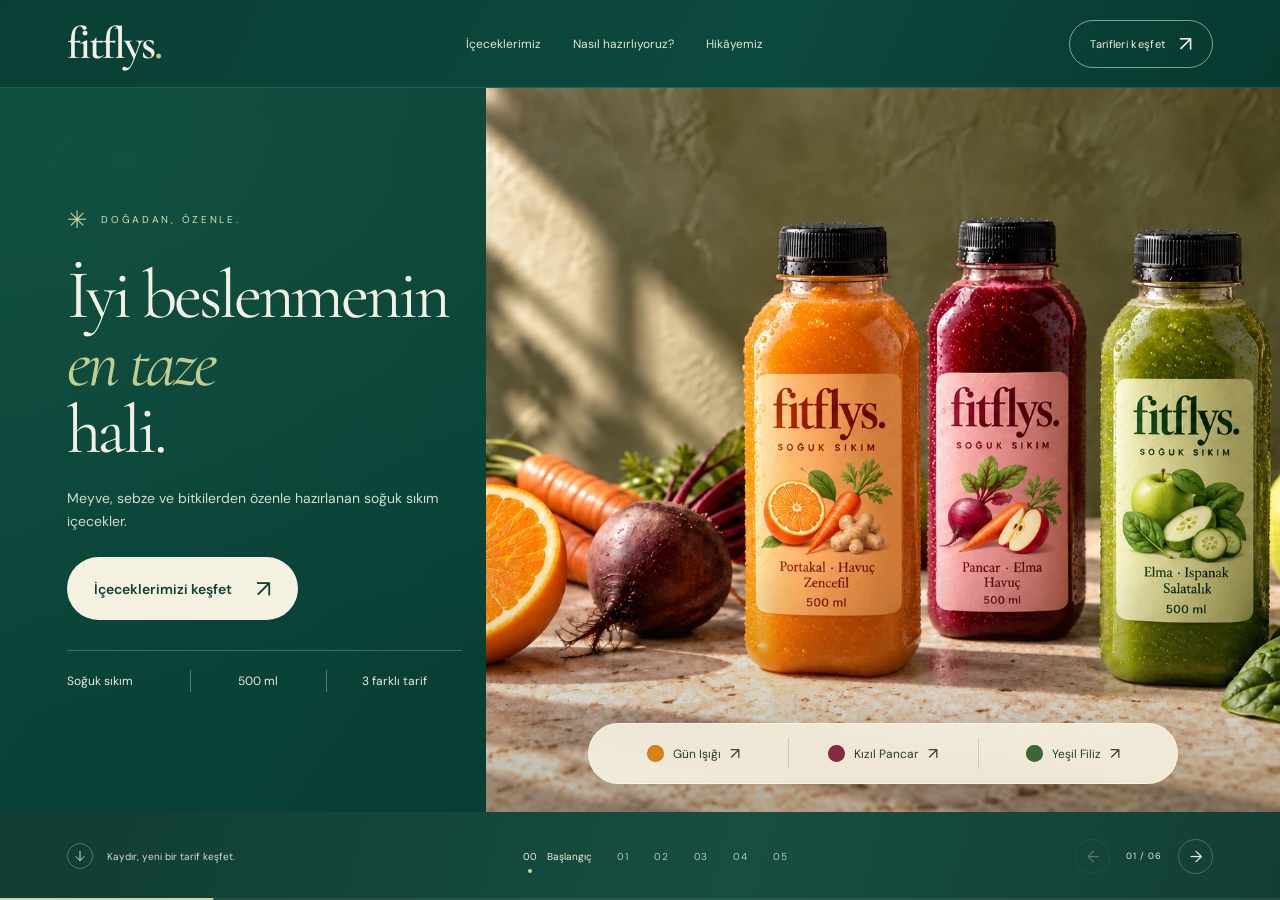
==== commit 8f9e2fd4: "Add files via upload" ====
--- a/home.html
+++ b/home.html
@@ -1,13 +1,13 @@
-<!doctype html>
-<html lang="tr">
-  <head>
-    <meta charset="utf-8" />
-    <meta http-equiv="refresh" content="0; url=./index.html" />
-    <link rel="canonical" href="https://fitflys.com/" />
-    <title>FitFlys</title>
-  </head>
-  <body>
-    <p>FitFlys ürün tanıtım sayfasına yönlendiriliyorsunuz. <a href="./index.html">Devam et</a></p>
-    <script>window.location.replace('./index.html');</script>
-  </body>
-</html>
+<!doctype html>
+<html lang="tr">
+  <head>
+    <meta charset="utf-8" />
+    <meta http-equiv="refresh" content="0; url=./index.html" />
+    <link rel="canonical" href="https://fitflys.com/" />
+    <title>FitFlys</title>
+  </head>
+  <body>
+    <p>FitFlys ürün tanıtım sayfasına yönlendiriliyorsunuz. <a href="./index.html">Devam et</a></p>
+    <script>window.location.replace('./index.html');</script>
+  </body>
+</html>
